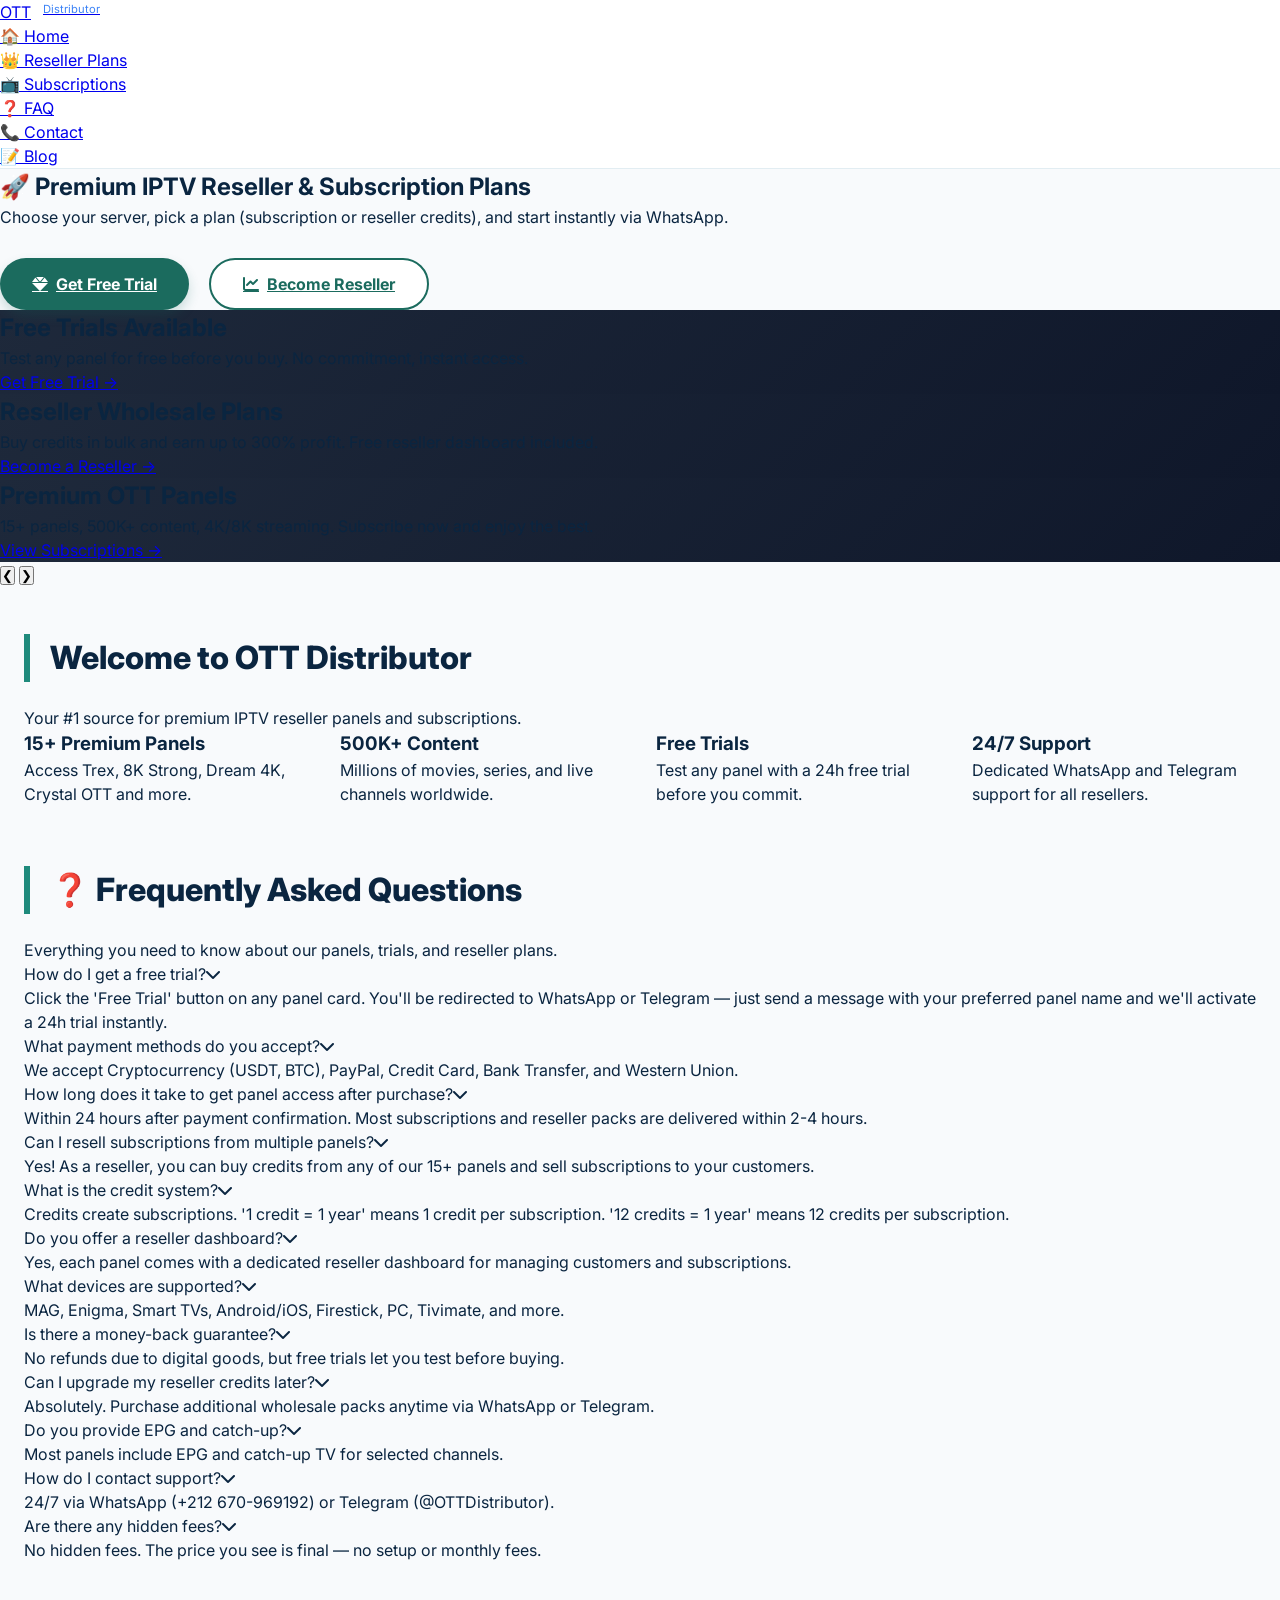
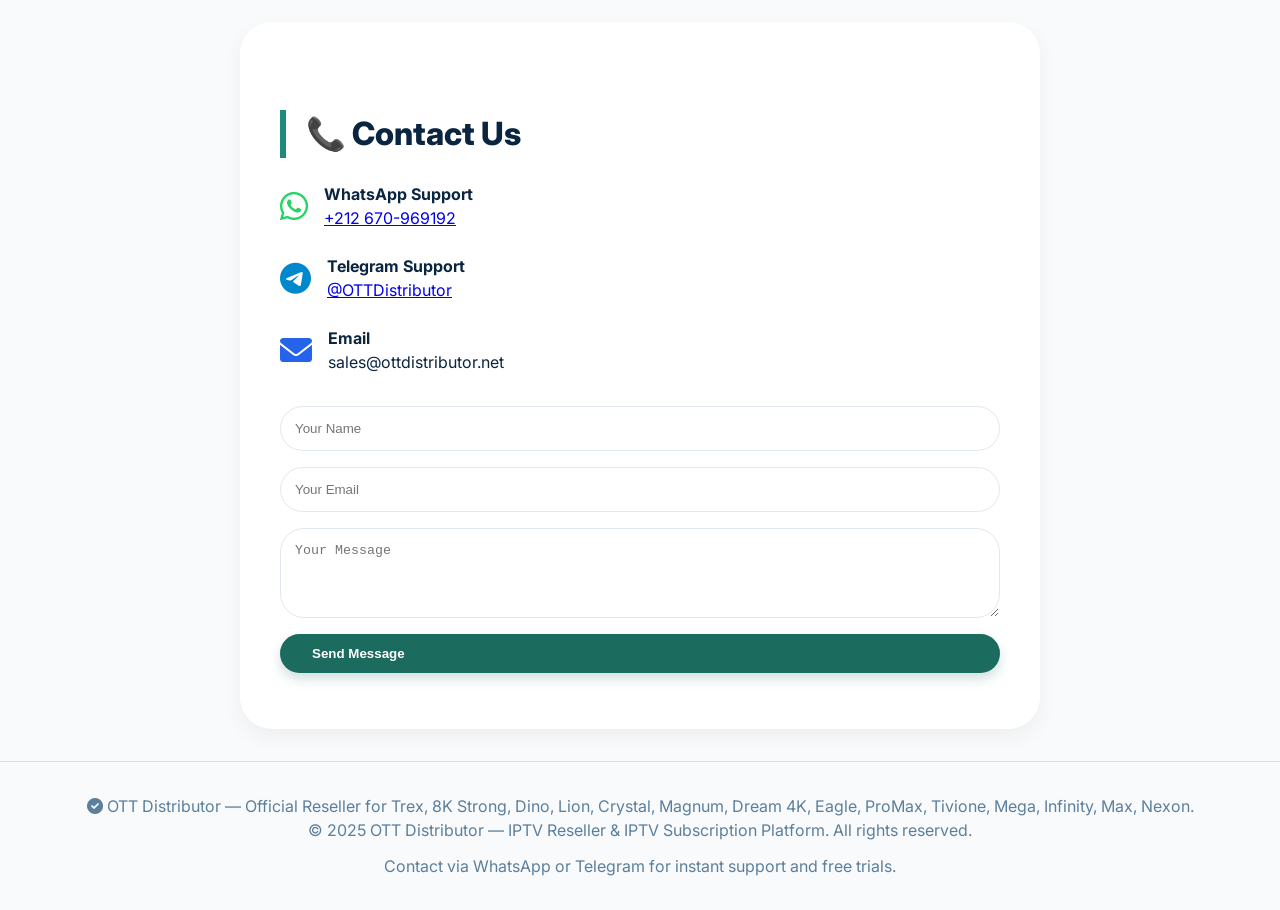
==== index.html @ feb59d06 "Update index.html" ====
<!DOCTYPE html>
<html lang="en">
<head>
  <meta charset="UTF-8">
  <meta name="viewport" content="width=device-width, initial-scale=1.0">
  <title>OTT Distributor | Home - Premium IPTV Reseller & Subscriptions</title>
  <meta name="description" content="OTTDistributor: The leading IPTV reseller platform. Start your business with Trex, 8K Strong, Dream 4K and more. Free trials, wholesale credits, 24/7 support.">
  <meta name="keywords" content="OTT distributor, IPTV reseller, IPTV subscriptions, wholesale IPTV, reseller credits">
  <link rel="canonical" href="https://ottdistributor.net/">
  <meta property="og:title" content="OTTDistributor - Premium IPTV Reseller & Subscriptions">
  <meta property="og:description" content="Official Reseller for Trex, 8K Strong, Dino, Lion, Crystal, Magnum, Dream 4K, Eagle, ProMax, Tivione, Mega, Infinity, Max, Nexon.">
  <meta property="og:type" content="website">
  <meta property="og:url" content="https://ottdistributor.net/">
  <meta name="twitter:card" content="summary_large_image">
  <link href="https://fonts.googleapis.com/css2?family=Inter:opsz,wght@14..32,300;400;500;600;700;800&display=swap" rel="stylesheet">
  <link rel="stylesheet" href="https://cdnjs.cloudflare.com/ajax/libs/font-awesome/6.0.0-beta3/css/all.min.css">
  <link rel="stylesheet" href="style.css">
  <script src="main.js" defer></script>
</head>
<body>
<header class="header">
  <div class="nav">
    <a href="index.html" class="logo">OTT<span style="color:#3b82f6;">Distributor</span></a>
    <ul class="nav-menu">
      <li><a href="index.html" class="active">🏠 Home</a></li>
      <li><a href="reseller.html">👑 Reseller Plans</a></li>
      <li><a href="subscription.html">📺 Subscriptions</a></li>
      <li><a href="index.html#faq">❓ FAQ</a></li>
      <li><a href="index.html#contact">📞 Contact</a></li>
      <li><a href="blog.html">📝 Blog</a></li>
    </ul>
  </div>
</header>

<div class="info-banner">
  <h2>🚀 Premium IPTV Reseller & Subscription Plans</h2>
  <p>Choose your server, pick a plan (subscription or reseller credits), and start instantly via WhatsApp.</p>
  <div class="banner-buttons">
    <a href="subscription.html" class="btn-primary"><i class="fas fa-gem"></i> Get Free Trial</a>
    <a href="reseller.html" class="btn-secondary"><i class="fas fa-chart-line"></i> Become Reseller</a>
  </div>
</div>

<div class="hero-slideshow" id="heroSlideshow">
  <div class="slide-hero active" style="background-image: linear-gradient(135deg, #1e293b, #0f172a), url('https://picsum.photos/id/104/1920/600'); background-blend-mode: overlay;">
    <div class="slide-content"><h2>Free Trials Available</h2><p>Test any panel for free before you buy. No commitment, instant access.</p><a href="subscription.html" class="btn-light">Get Free Trial →</a></div>
  </div>
  <div class="slide-hero" style="background-image: linear-gradient(135deg, #1e293b, #0f172a), url('https://picsum.photos/id/106/1920/600'); background-blend-mode: overlay;">
    <div class="slide-content"><h2>Reseller Wholesale Plans</h2><p>Buy credits in bulk and earn up to 300% profit. Free reseller dashboard included.</p><a href="reseller.html" class="btn-light">Become a Reseller →</a></div>
  </div>
  <div class="slide-hero" style="background-image: linear-gradient(135deg, #1e293b, #0f172a), url('https://picsum.photos/id/20/1920/600'); background-blend-mode: overlay;">
    <div class="slide-content"><h2>Premium OTT Panels</h2><p>15+ panels, 500K+ content, 4K/8K streaming. Subscribe now and enjoy the best.</p><a href="subscription.html" class="btn-light">View Subscriptions →</a></div>
  </div>
  <button class="prev-slide" id="prevSlide">❮</button>
  <button class="next-slide" id="nextSlide">❯</button>
  <div class="dots-hero" id="dotsHero"></div>
</div>

<div class="container">
  <h2 class="section-title">Welcome to OTT Distributor</h2>
  <p class="section-sub">Your #1 source for premium IPTV reseller panels and subscriptions.</p>
  <div style="display: grid; grid-template-columns: repeat(auto-fit, minmax(280px, 1fr)); gap: 32px;">
    <div class="panel-card"><div class="card-header"><h3>15+ Premium Panels</h3></div><div class="card-body"><p>Access Trex, 8K Strong, Dream 4K, Crystal OTT and more.</p></div></div>
    <div class="panel-card"><div class="card-header"><h3>500K+ Content</h3></div><div class="card-body"><p>Millions of movies, series, and live channels worldwide.</p></div></div>
    <div class="panel-card"><div class="card-header"><h3>Free Trials</h3></div><div class="card-body"><p>Test any panel with a 24h free trial before you commit.</p></div></div>
    <div class="panel-card"><div class="card-header"><h3>24/7 Support</h3></div><div class="card-body"><p>Dedicated WhatsApp and Telegram support for all resellers.</p></div></div>
  </div>
</div>

<!-- FAQ Section -->
<div id="faq" class="container" style="margin-top: 60px;">
  <h2 class="section-title">❓ Frequently Asked Questions</h2>
  <p class="section-sub">Everything you need to know about our panels, trials, and reseller plans.</p>
  <div class="faq-grid" id="faqContainer"></div>
</div>

<!-- Contact Section -->
<div id="contact" class="container" style="margin-top: 60px;">
  <div style="max-width: 800px; margin: 0 auto; background: white; border-radius: 32px; padding: 40px; box-shadow: 0 8px 20px rgba(0,0,0,0.05);">
    <h2 class="section-title">📞 Contact Us</h2>
    <div style="display: flex; flex-direction: column; gap: 24px; margin-bottom: 32px;">
      <div style="display: flex; align-items: center; gap: 16px;"><i class="fab fa-whatsapp fa-2x" style="color:#25D366;"></i><div><strong>WhatsApp Support</strong><br><a href="https://wa.me/212670969192" target="_blank">+212 670-969192</a></div></div>
      <div style="display: flex; align-items: center; gap: 16px;"><i class="fab fa-telegram fa-2x" style="color:#0088cc;"></i><div><strong>Telegram Support</strong><br><a href="https://t.me/OTTDistributor" target="_blank">@OTTDistributor</a></div></div>
      <div style="display: flex; align-items: center; gap: 16px;"><i class="fas fa-envelope fa-2x" style="color:#2563eb;"></i><div><strong>Email</strong><br>sales@ottdistributor.net</div></div>
    </div>
    <form id="contactForm" style="display: flex; flex-direction: column; gap: 16px;">
      <input type="text" placeholder="Your Name" required style="padding: 14px; border-radius: 40px; border: 1px solid #e2e8f0;">
      <input type="email" placeholder="Your Email" required style="padding: 14px; border-radius: 40px; border: 1px solid #e2e8f0;">
      <textarea rows="4" placeholder="Your Message" style="padding: 14px; border-radius: 24px; border: 1px solid #e2e8f0;"></textarea>
      <button type="submit" class="btn-primary" style="width: 100%;">Send Message</button>
    </form>
    <div id="contactFormMessage" style="margin-top: 16px; text-align: center;"></div>
  </div>
</div>

<footer>
  <div class="official-text"><i class="fas fa-check-circle"></i> OTT Distributor — Official Reseller for Trex, 8K Strong, Dino, Lion, Crystal, Magnum, Dream 4K, Eagle, ProMax, Tivione, Mega, Infinity, Max, Nexon.</div>
  <p>© 2025 OTT Distributor — IPTV Reseller & IPTV Subscription Platform. All rights reserved.</p>
  <p style="margin-top: 12px;">Contact via WhatsApp or Telegram for instant support and free trials.</p>
</footer>

<script>
  // FAQ data injection (remains inline because it's page-specific)
  const faqData = [
    { q: "How do I get a free trial?", a: "Click the 'Free Trial' button on any panel card. You'll be redirected to WhatsApp or Telegram — just send a message with your preferred panel name and we'll activate a 24h trial instantly." },
    { q: "What payment methods do you accept?", a: "We accept Cryptocurrency (USDT, BTC), PayPal, Credit Card, Bank Transfer, and Western Union." },
    { q: "How long does it take to get panel access after purchase?", a: "Within 24 hours after payment confirmation. Most subscriptions and reseller packs are delivered within 2-4 hours." },
    { q: "Can I resell subscriptions from multiple panels?", a: "Yes! As a reseller, you can buy credits from any of our 15+ panels and sell subscriptions to your customers." },
    { q: "What is the credit system?", a: "Credits create subscriptions. '1 credit = 1 year' means 1 credit per subscription. '12 credits = 1 year' means 12 credits per subscription." },
    { q: "Do you offer a reseller dashboard?", a: "Yes, each panel comes with a dedicated reseller dashboard for managing customers and subscriptions." },
    { q: "What devices are supported?", a: "MAG, Enigma, Smart TVs, Android/iOS, Firestick, PC, Tivimate, and more." },
    { q: "Is there a money-back guarantee?", a: "No refunds due to digital goods, but free trials let you test before buying." },
    { q: "Can I upgrade my reseller credits later?", a: "Absolutely. Purchase additional wholesale packs anytime via WhatsApp or Telegram." },
    { q: "Do you provide EPG and catch-up?", a: "Most panels include EPG and catch-up TV for selected channels." },
    { q: "How do I contact support?", a: "24/7 via WhatsApp (+212 670-969192) or Telegram (@OTTDistributor)." },
    { q: "Are there any hidden fees?", a: "No hidden fees. The price you see is final — no setup or monthly fees." }
  ];
  const faqContainer = document.getElementById('faqContainer');
  if (faqContainer) {
    faqContainer.innerHTML = faqData.map((item, idx) => `
      <div class="faq-item">
        <div class="faq-question" data-idx="${idx}"><span>${item.q}</span><i class="fas fa-chevron-down"></i></div>
        <div class="faq-answer" id="faqAns${idx}">${item.a}</div>
      </div>
    `).join('');
  }
</script>
</body>
</html>
---- style.css ----
/* Reset & base */
* {
  margin: 0;
  padding: 0;
  box-sizing: border-box;
}

body {
  font-family: 'Inter', system-ui, -apple-system, 'Segoe UI', Roboto, sans-serif;
  background: #f8fafc;
  color: #0a2540;
  line-height: 1.5;
}

.container {
  max-width: 1400px;
  margin: 0 auto;
  padding: 0 24px;
}

/* Header */
.header {
  background: rgba(255,255,255,0.96);
  backdrop-filter: blur(8px);
  position: sticky;
  top: 0;
  z-index: 100;
  border-bottom: 1px solid #e2edf2;
}

.header-inner {
  display: flex;
  justify-content: space-between;
  align-items: center;
  padding: 1rem 0;
  flex-wrap: wrap;
  gap: 1rem;
}

.logo {
  display: flex;
  align-items: center;
  gap: 12px;
}

.logo-icon {
  font-size: 2.2rem;
  color: #1b6b5e;
}

.logo h1 {
  font-weight: 800;
  font-size: 1.8rem;
  background: linear-gradient(135deg, #0f3b4c, #1f8a7c);
  -webkit-background-clip: text;
  background-clip: text;
  color: transparent;
}

.logo span {
  font-size: 0.7rem;
  color: #5c7f9c;
  display: block;
  margin-top: -5px;
}

.social-buttons {
  display: flex;
  gap: 16px;
}

.btn-social {
  display: inline-flex;
  align-items: center;
  gap: 8px;
  background: #eef3f7;
  padding: 10px 22px;
  border-radius: 60px;
  font-weight: 600;
  text-decoration: none;
  color: #1f4e6e;
  transition: 0.2s;
  border: 1px solid #d4e2ec;
}

.btn-social i { font-size: 1.2rem; }
.btn-social.whatsapp:hover { background: #25D366; color: white; border-color: #25D366; }
.btn-social.telegram:hover { background: #26A5E4; color: white; border-color: #26A5E4; }

/* Banner */
.banner {
  background: linear-gradient(120deg, #e2f0f7 0%, #ffffff 100%);
  margin: 2rem 0;
  border-radius: 2rem;
  padding: 3rem 2rem;
  border: 1px solid #cde3ef;
}

.banner h2 {
  font-size: 2.3rem;
  font-weight: 800;
  background: linear-gradient(135deg, #145c6e, #1f8a7c);
  -webkit-background-clip: text;
  background-clip: text;
  color: transparent;
}

.banner p {
  font-size: 1.05rem;
  color: #2c5a74;
  max-width: 650px;
  margin-top: 0.5rem;
}

.banner-buttons {
  display: flex;
  gap: 20px;
  margin-top: 1.8rem;
  flex-wrap: wrap;
}

.btn-primary, .btn-secondary {
  padding: 12px 32px;
  border-radius: 60px;
  font-weight: 700;
  border: none;
  cursor: pointer;
  transition: 0.2s;
  display: inline-flex;
  align-items: center;
  gap: 8px;
}

.btn-primary {
  background: #1b6b5e;
  color: white;
  box-shadow: 0 6px 12px rgba(27,107,94,0.2);
}
.btn-primary:hover { background: #0f554a; transform: translateY(-2px); }

.btn-secondary {
  background: white;
  border: 2px solid #1b6b5e;
  color: #1b6b5e;
}
.btn-secondary:hover { background: #eef9f5; transform: translateY(-2px); }

/* Section title */
.section-title {
  font-size: 2rem;
  font-weight: 800;
  margin: 3rem 0 1.5rem;
  border-left: 6px solid #1f8a7c;
  padding-left: 20px;
}

/* Products grid */
.products-grid {
  display: grid;
  grid-template-columns: repeat(auto-fill, minmax(360px, 1fr));
  gap: 2rem;
  margin-bottom: 3rem;
}

.product-card {
  background: white;
  border-radius: 1.8rem;
  transition: 0.25s ease;
  box-shadow: 0 8px 20px rgba(0,0,0,0.04);
  border: 1px solid #e4edf3;
  padding: 1.5rem;
  display: flex;
  flex-direction: column;
}

.product-card:hover {
  transform: translateY(-6px);
  box-shadow: 0 20px 30px -12px rgba(0,0,0,0.12);
  border-color: #bdd8e6;
}

.product-logo {
  font-size: 2.8rem;
  background: #eef3fc;
  width: 70px;
  height: 70px;
  display: flex;
  align-items: center;
  justify-content: center;
  border-radius: 20px;
  margin-bottom: 1.2rem;
  color: #1b6b5e;
}

.product-title {
  font-size: 1.7rem;
  font-weight: 800;
  letter-spacing: -0.3px;
}

.product-desc {
  color: #3a627c;
  line-height: 1.5;
  margin: 0.8rem 0 1.2rem;
  font-size: 0.9rem;
}

/* Pricing inside cards */
.price-section {
  margin-top: 0.8rem;
  background: #f9fefb;
  border-radius: 1.2rem;
  padding: 1rem;
  border: 1px solid #d7e9f0;
}

.price-header {
  font-weight: 800;
  font-size: 0.9rem;
  color: #145c6e;
  margin-bottom: 10px;
  display: flex;
  align-items: center;
  gap: 6px;
}

.price-grid {
  display: grid;
  grid-template-columns: repeat(auto-fit, minmax(100px, 1fr));
  gap: 8px;
  margin-bottom: 12px;
}

.price-item {
  background: white;
  border-radius: 1rem;
  padding: 6px 4px;
  text-align: center;
  border: 1px solid #e0edf2;
}

.price-duration {
  font-size: 0.7rem;
  font-weight: 600;
  color: #4b6e8a;
}

.price-amount {
  font-weight: 800;
  font-size: 1rem;
  color: #c2410c;
}

.reseller-credits {
  margin-top: 8px;
  border-top: 1px dashed #cde0e8;
  padding-top: 10px;
}

.credit-item {
  display: flex;
  justify-content: space-between;
  padding: 4px 0;
  font-size: 0.85rem;
}

.credit-name {
  font-weight: 600;
}

.credit-price {
  font-weight: 800;
  color: #1b6b5e;
}

.btn-join {
  background: #1b6b5e;
  color: white;
  border: none;
  border-radius: 40px;
  padding: 10px 20px;
  font-weight: 700;
  font-size: 0.9rem;
  display: flex;
  align-items: center;
  justify-content: center;
  gap: 8px;
  cursor: pointer;
  margin-top: 1.2rem;
  transition: 0.2s;
  width: 100%;
}

.btn-join:hover {
  background: #0f554a;
  transform: translateY(-2px);
}

/* Modals */
.modal-overlay {
  position: fixed;
  top: 0;
  left: 0;
  width: 100%;
  height: 100%;
  background: rgba(0,0,0,0.6);
  backdrop-filter: blur(5px);
  display: flex;
  align-items: center;
  justify-content: center;
  z-index: 1000;
  visibility: hidden;
  opacity: 0;
  transition: 0.2s;
}

.modal-overlay.active {
  visibility: visible;
  opacity: 1;
}

.modal-container {
  background: white;
  max-width: 550px;
  width: 90%;
  border-radius: 2rem;
  padding: 2rem;
  transform: scale(0.96);
  transition: transform 0.2s;
  max-height: 85vh;
  overflow-y: auto;
}

.modal-overlay.active .modal-container {
  transform: scale(1);
}

.modal-container h3 {
  font-size: 1.6rem;
  font-weight: 800;
}

.plan-group {
  margin: 1.5rem 0;
}

.plan-group h4 {
  font-weight: 700;
  margin-bottom: 12px;
  color: #145c6e;
}

.plan-option {
  display: flex;
  align-items: center;
  gap: 12px;
  margin-bottom: 12px;
  padding: 8px;
  border: 1px solid #e2edf2;
  border-radius: 1rem;
  cursor: pointer;
  transition: 0.1s;
}

.plan-option.selected {
  background: #eef9f5;
  border-color: #1b6b5e;
}

.plan-option input {
  margin-left: auto;
  accent-color: #1b6b5e;
}

.form-group {
  margin-bottom: 1.5rem;
}

.form-group label {
  font-weight: 700;
  display: block;
  margin-bottom: 8px;
}

select {
  width: 100%;
  padding: 12px;
  border-radius: 1rem;
  border: 1px solid #cbdde9;
  font-size: 1rem;
}

.checkbox-group {
  display: flex;
  align-items: center;
  gap: 12px;
}

.required-star {
  color: #c2410c;
}

.modal-buttons {
  display: flex;
  justify-content: flex-end;
  gap: 12px;
  margin-top: 24px;
}

.btn-modal-submit {
  background: #1b6b5e;
  color: white;
  border: none;
  padding: 10px 24px;
  border-radius: 40px;
  font-weight: 700;
  cursor: pointer;
}

.btn-modal-cancel {
  background: #eef2f6;
  border: none;
  padding: 10px 24px;
  border-radius: 40px;
  cursor: pointer;
}

footer {
  text-align: center;
  padding: 2rem;
  border-top: 1px solid #dce5ec;
  margin-top: 2rem;
  color: #5c7f9c;
}

/* Responsive */
@media (max-width: 860px) {
  .products-grid {
    grid-template-columns: repeat(auto-fill, minmax(300px, 1fr));
  }
  .header-inner {
    flex-direction: column;
    text-align: center;
  }
  .banner h2 {
    font-size: 1.7rem;
  }
}
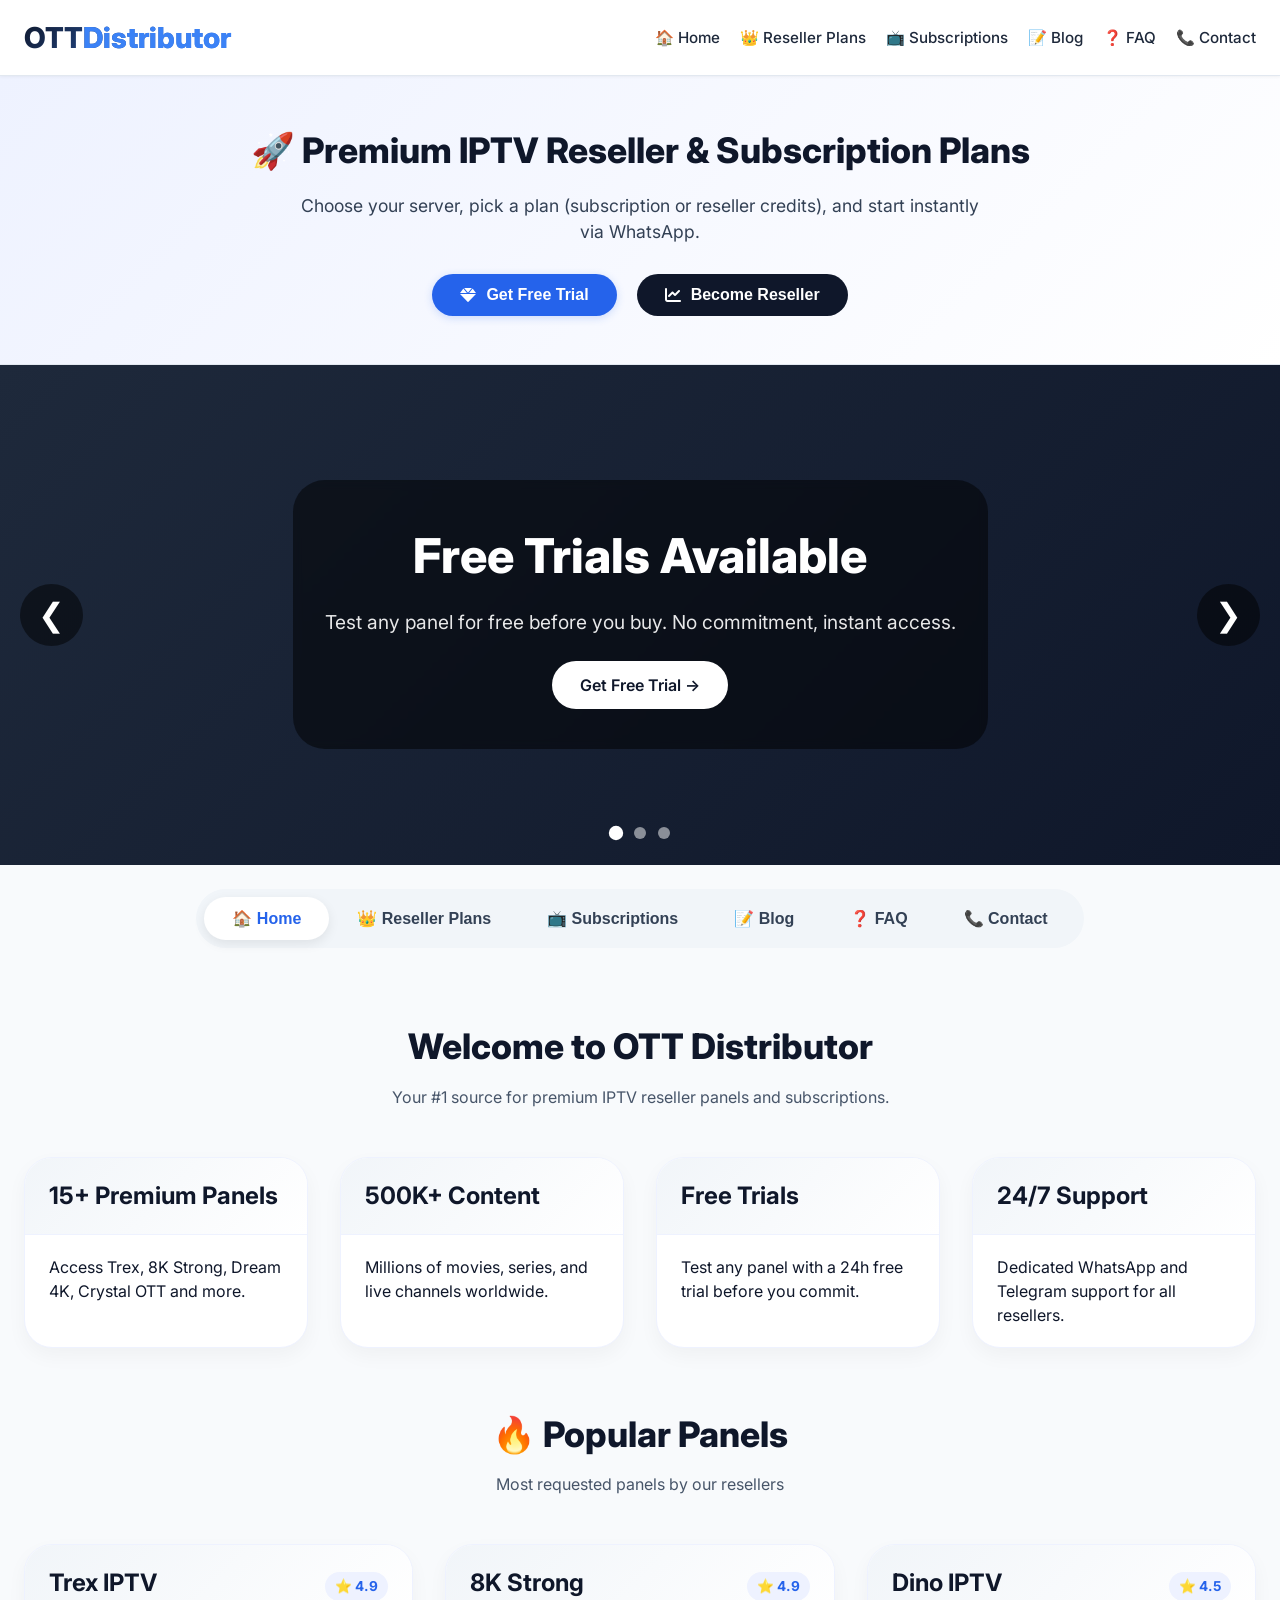
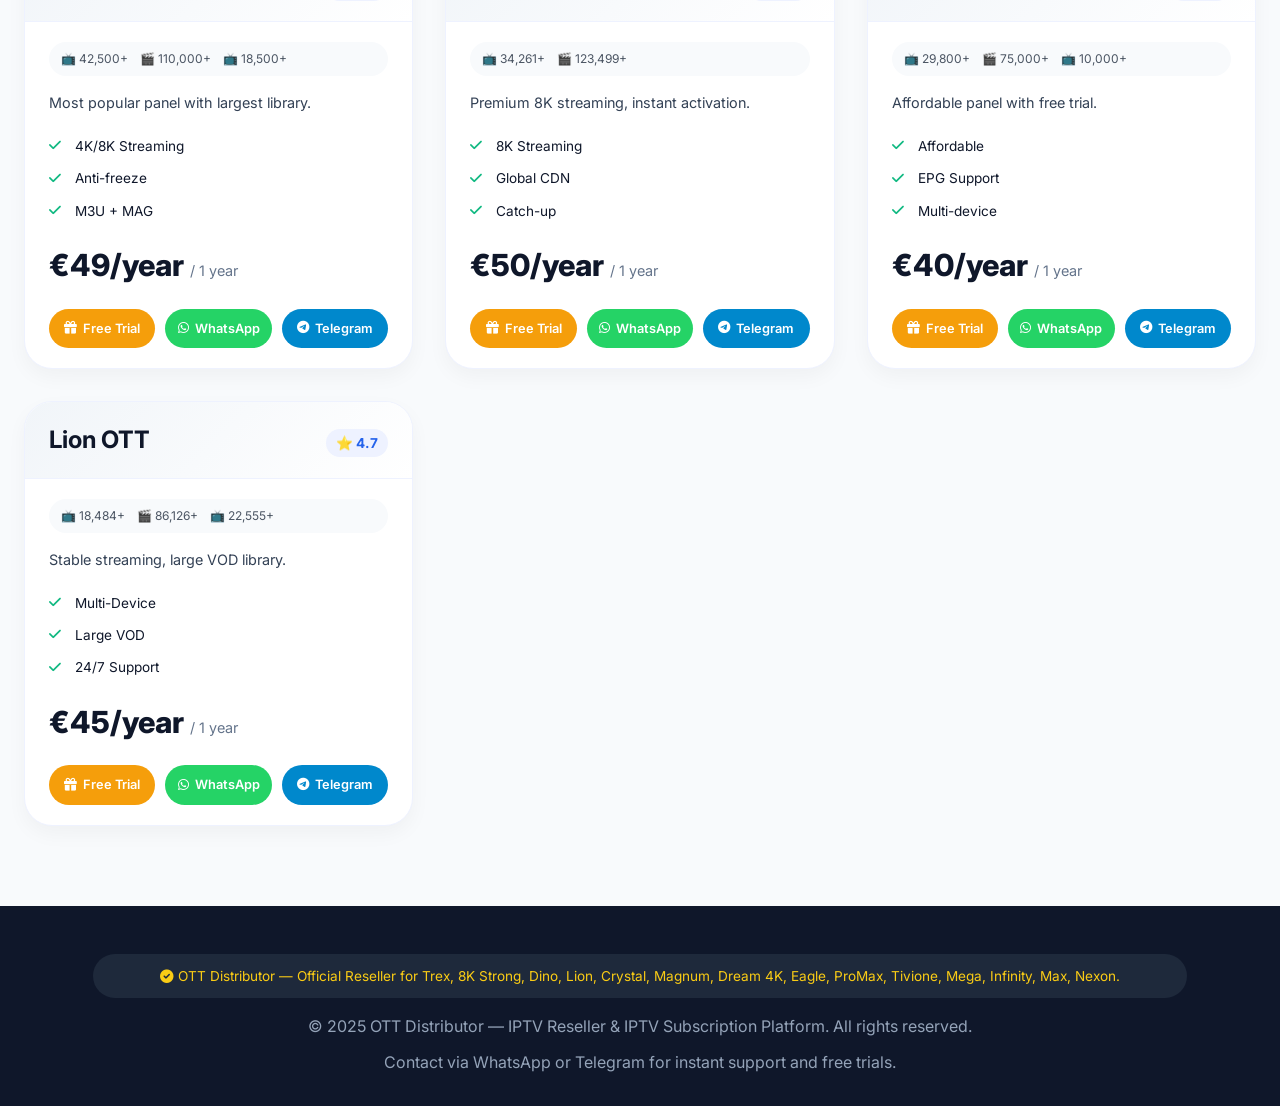
==== commit c31abde1: "Update index.html" ====
--- a/index.html
+++ b/index.html
@@ -2,32 +2,500 @@
 <html lang="en">
 <head>
   <meta charset="UTF-8">
-  <meta name="viewport" content="width=device-width, initial-scale=1.0">
-  <title>OTT Distributor | Home - Premium IPTV Reseller & Subscriptions</title>
-  <meta name="description" content="OTTDistributor: The leading IPTV reseller platform. Start your business with Trex, 8K Strong, Dream 4K and more. Free trials, wholesale credits, 24/7 support.">
-  <meta name="keywords" content="OTT distributor, IPTV reseller, IPTV subscriptions, wholesale IPTV, reseller credits">
+  <meta name="viewport" content="width=device-width, initial-scale=1.0, viewport-fit=cover">
+  <title>OTT Distributor | Premium IPTV Reseller & Subscriptions</title>
+  <meta name="description" content="OTT Distributor: #1 IPTV Reseller Platform. Trex, 8K Strong, Dream 4K & more. Free trials, wholesale credits, 24/7 support.">
+  <meta name="keywords" content="OTT distributor, IPTV reseller, IPTV subscriptions, wholesale credits, Trex IPTV, 8K Strong, Dream 4K">
   <link rel="canonical" href="https://ottdistributor.net/">
-  <meta property="og:title" content="OTTDistributor - Premium IPTV Reseller & Subscriptions">
-  <meta property="og:description" content="Official Reseller for Trex, 8K Strong, Dino, Lion, Crystal, Magnum, Dream 4K, Eagle, ProMax, Tivione, Mega, Infinity, Max, Nexon.">
+  <meta property="og:title" content="OTT Distributor - IPTV Reseller & Subscriptions">
+  <meta property="og:description" content="Official Reseller for 15+ premium panels. Start your IPTV business today!">
   <meta property="og:type" content="website">
   <meta property="og:url" content="https://ottdistributor.net/">
   <meta name="twitter:card" content="summary_large_image">
+  
+  <!-- Google Fonts & Font Awesome -->
   <link href="https://fonts.googleapis.com/css2?family=Inter:opsz,wght@14..32,300;400;500;600;700;800&display=swap" rel="stylesheet">
   <link rel="stylesheet" href="https://cdnjs.cloudflare.com/ajax/libs/font-awesome/6.0.0-beta3/css/all.min.css">
-  <link rel="stylesheet" href="style.css">
-  <script src="main.js" defer></script>
+  
+  <style>
+    * {
+      margin: 0;
+      padding: 0;
+      box-sizing: border-box;
+    }
+
+    body {
+      font-family: 'Inter', sans-serif;
+      background: #f8fafc;
+      color: #0f172a;
+      line-height: 1.5;
+      scroll-behavior: smooth;
+    }
+
+    .container {
+      max-width: 1400px;
+      margin: 0 auto;
+      padding: 0 24px;
+    }
+
+    /* ========== HEADER ========== */
+    .header {
+      background: white;
+      box-shadow: 0 1px 3px rgba(0,0,0,0.05);
+      position: sticky;
+      top: 0;
+      z-index: 100;
+      border-bottom: 1px solid #e2e8f0;
+    }
+
+    .nav {
+      display: flex;
+      justify-content: space-between;
+      align-items: center;
+      padding: 16px 24px;
+      max-width: 1400px;
+      margin: 0 auto;
+      flex-wrap: wrap;
+      gap: 16px;
+    }
+
+    .logo {
+      font-size: 1.8rem;
+      font-weight: 800;
+      background: linear-gradient(135deg, #0f172a, #3b82f6);
+      -webkit-background-clip: text;
+      background-clip: text;
+      color: transparent;
+      text-decoration: none;
+    }
+
+    .nav-menu {
+      display: flex;
+      gap: 20px;
+      list-style: none;
+      flex-wrap: wrap;
+    }
+
+    .nav-menu a {
+      text-decoration: none;
+      color: #1e293b;
+      font-weight: 500;
+      transition: color 0.2s;
+      font-size: 0.95rem;
+      cursor: pointer;
+    }
+
+    .nav-menu a:hover,
+    .nav-menu a.active {
+      color: #2563eb;
+    }
+
+    /* ========== BANNER ========== */
+    .info-banner {
+      background: linear-gradient(135deg, #eef2ff, #ffffff, #e0e7ff);
+      background-size: 200% 200%;
+      animation: gradientShift 8s ease infinite;
+      text-align: center;
+      padding: 48px 24px;
+      border-bottom: 1px solid #e2e8f0;
+    }
+
+    @keyframes gradientShift {
+      0% { background-position: 0% 50%; }
+      50% { background-position: 100% 50%; }
+      100% { background-position: 0% 50%; }
+    }
+
+    .info-banner h2 {
+      font-size: 2.2rem;
+      font-weight: 800;
+      margin-bottom: 16px;
+      color: #0f172a;
+    }
+
+    .info-banner p {
+      font-size: 1.1rem;
+      color: #334155;
+      max-width: 700px;
+      margin: 0 auto 28px;
+    }
+
+    .banner-buttons {
+      display: flex;
+      gap: 20px;
+      justify-content: center;
+      flex-wrap: wrap;
+    }
+
+    /* ========== BUTTONS ========== */
+    .btn-primary, .btn-secondary, .btn-outline {
+      padding: 12px 28px;
+      border-radius: 40px;
+      font-weight: 700;
+      font-size: 1rem;
+      cursor: pointer;
+      transition: transform 0.2s, background 0.2s;
+      border: none;
+      display: inline-flex;
+      align-items: center;
+      gap: 10px;
+      text-decoration: none;
+    }
+
+    .btn-primary {
+      background: #2563eb;
+      color: white;
+      box-shadow: 0 2px 8px rgba(37,99,235,0.2);
+    }
+    .btn-primary:hover { background: #1d4ed8; transform: translateY(-2px); }
+
+    .btn-secondary {
+      background: #0f172a;
+      color: white;
+    }
+    .btn-secondary:hover { background: #1e293b; transform: translateY(-2px); }
+
+    .btn-outline {
+      background: transparent;
+      border: 1.5px solid #2563eb;
+      color: #2563eb;
+    }
+    .btn-outline:hover { background: #2563eb; color: white; transform: translateY(-2px); }
+
+    /* ========== HERO SLIDESHOW ========== */
+    .hero-slideshow {
+      position: relative;
+      width: 100%;
+      height: 500px;
+      overflow: hidden;
+      background: #0f172a;
+    }
+
+    .slide-hero {
+      position: absolute;
+      top: 0;
+      left: 0;
+      width: 100%;
+      height: 100%;
+      opacity: 0;
+      transition: opacity 0.8s ease-in-out;
+      display: flex;
+      align-items: center;
+      justify-content: center;
+      text-align: center;
+      color: white;
+      background-size: cover;
+      background-position: center;
+    }
+
+    .slide-hero.active { opacity: 1; z-index: 2; }
+
+    .slide-content {
+      max-width: 800px;
+      padding: 0 24px;
+      background: rgba(0,0,0,0.5);
+      backdrop-filter: blur(4px);
+      border-radius: 32px;
+      padding: 40px 32px;
+    }
+
+    .slide-content h2 { font-size: 3rem; font-weight: 800; margin-bottom: 16px; }
+    .slide-content p { font-size: 1.2rem; margin-bottom: 24px; opacity: 0.9; }
+    .slide-content .btn-light {
+      background: white;
+      color: #0f172a;
+      padding: 12px 28px;
+      border-radius: 40px;
+      text-decoration: none;
+      font-weight: 600;
+      display: inline-block;
+      transition: transform 0.2s;
+    }
+    .slide-content .btn-light:hover { transform: translateY(-3px); background: #f1f5f9; }
+
+    .prev-slide, .next-slide {
+      position: absolute;
+      top: 50%;
+      transform: translateY(-50%);
+      background: rgba(0,0,0,0.5);
+      color: white;
+      border: none;
+      font-size: 2rem;
+      padding: 12px 18px;
+      cursor: pointer;
+      z-index: 10;
+      border-radius: 50%;
+      transition: 0.2s;
+    }
+    .prev-slide { left: 20px; }
+    .next-slide { right: 20px; }
+    .prev-slide:hover, .next-slide:hover { background: rgba(0,0,0,0.8); }
+
+    .dots-hero {
+      position: absolute;
+      bottom: 20px;
+      left: 0;
+      right: 0;
+      text-align: center;
+      z-index: 10;
+    }
+    .dot-hero {
+      display: inline-block;
+      width: 12px;
+      height: 12px;
+      margin: 0 6px;
+      background: rgba(255,255,255,0.5);
+      border-radius: 50%;
+      cursor: pointer;
+      transition: 0.2s;
+    }
+    .dot-hero.active { background: white; transform: scale(1.2); }
+
+    /* ========== SECTION TITLES ========== */
+    .section-title {
+      font-size: 2.2rem;
+      font-weight: 800;
+      margin-bottom: 12px;
+      text-align: center;
+    }
+    .section-sub {
+      text-align: center;
+      color: #475569;
+      margin-bottom: 48px;
+    }
+
+    /* ========== TABS ========== */
+    .tab-bar {
+      background: #f1f5f9;
+      padding: 8px;
+      border-radius: 60px;
+      display: inline-flex;
+      margin: 24px auto;
+    }
+    .tab-buttons {
+      display: flex;
+      justify-content: center;
+      flex-wrap: wrap;
+      gap: 8px;
+    }
+    .tab-btn {
+      padding: 12px 28px;
+      border: none;
+      background: transparent;
+      font-weight: 700;
+      font-size: 1rem;
+      border-radius: 40px;
+      cursor: pointer;
+      transition: all 0.2s;
+      color: #334155;
+    }
+    .tab-btn.active {
+      background: white;
+      color: #2563eb;
+      box-shadow: 0 4px 12px rgba(0,0,0,0.08);
+    }
+
+    /* ========== PAGES (sections) ========== */
+    .page {
+      display: none;
+      padding: 48px 0 40px;
+    }
+    .page.active-page {
+      display: block;
+    }
+
+    /* ========== PANELS GRID ========== */
+    .panels-grid {
+      display: grid;
+      grid-template-columns: repeat(auto-fill, minmax(320px, 1fr));
+      gap: 32px;
+    }
+
+    .panel-card {
+      background: white;
+      border-radius: 28px;
+      overflow: hidden;
+      box-shadow: 0 8px 20px rgba(0,0,0,0.04);
+      transition: transform 0.2s, box-shadow 0.2s;
+      border: 1px solid #eef2ff;
+    }
+    .panel-card:hover { transform: translateY(-6px); box-shadow: 0 20px 30px -12px rgba(0,0,0,0.12); }
+
+    .card-header {
+      background: linear-gradient(135deg, #f1f5f9, #ffffff);
+      padding: 20px 24px;
+      border-bottom: 1px solid #eef2ff;
+    }
+    .card-header h3 {
+      font-size: 1.5rem;
+      font-weight: 700;
+      display: flex;
+      justify-content: space-between;
+      align-items: baseline;
+      flex-wrap: wrap;
+    }
+    .rating {
+      font-size: 0.85rem;
+      background: #eef2ff;
+      padding: 4px 10px;
+      border-radius: 30px;
+      color: #2563eb;
+    }
+    .card-body { padding: 20px 24px; }
+    .description { color: #334155; margin-bottom: 16px; font-size: 0.9rem; }
+    .stats {
+      display: flex;
+      flex-wrap: wrap;
+      gap: 12px;
+      font-size: 0.75rem;
+      color: #4b5563;
+      margin-bottom: 16px;
+      background: #f8fafc;
+      padding: 8px 12px;
+      border-radius: 20px;
+    }
+    .price {
+      font-size: 1.9rem;
+      font-weight: 800;
+      color: #0f172a;
+      margin: 12px 0;
+    }
+    .price small { font-size: 0.9rem; font-weight: 400; color: #64748b; }
+    .features { list-style: none; margin: 16px 0; }
+    .features li { padding: 6px 0; font-size: 0.85rem; display: flex; align-items: center; gap: 8px; }
+    .features li i.fa-check { color: #10b981; width: 18px; }
+
+    /* Button group for WhatsApp/Telegram/Trial */
+    .btn-group {
+      display: flex;
+      flex-wrap: wrap;
+      gap: 10px;
+      margin-top: 20px;
+    }
+    .btn-wa, .btn-tg, .btn-trial {
+      flex: 1;
+      min-width: 90px;
+      padding: 10px 12px;
+      border-radius: 40px;
+      font-weight: 600;
+      font-size: 0.8rem;
+      text-align: center;
+      text-decoration: none;
+      display: inline-flex;
+      align-items: center;
+      justify-content: center;
+      gap: 6px;
+      transition: transform 0.2s;
+      cursor: pointer;
+      border: none;
+    }
+    .btn-wa { background: #25D366; color: white; }
+    .btn-tg { background: #0088cc; color: white; }
+    .btn-trial { background: #f59e0b; color: white; }
+    .btn-wa:hover, .btn-tg:hover, .btn-trial:hover { transform: translateY(-2px); opacity: 0.9; }
+
+    /* ========== FAQ ========== */
+    .faq-grid { max-width: 900px; margin: 0 auto; }
+    .faq-item {
+      border-bottom: 1px solid #e2e8f0;
+      padding: 16px 0;
+    }
+    .faq-question {
+      font-weight: 700;
+      font-size: 1.1rem;
+      display: flex;
+      justify-content: space-between;
+      align-items: center;
+      cursor: pointer;
+      padding: 8px 0;
+    }
+    .faq-question i { transition: transform 0.3s; color: #3b82f6; }
+    .faq-answer {
+      max-height: 0;
+      overflow: hidden;
+      transition: max-height 0.3s ease;
+      color: #475569;
+      padding-right: 24px;
+    }
+    .faq-answer.active { max-height: 300px; padding-bottom: 12px; }
+
+    /* ========== CONTACT ========== */
+    .contact-card {
+      max-width: 800px;
+      margin: 0 auto;
+      background: white;
+      border-radius: 32px;
+      padding: 40px;
+      box-shadow: 0 8px 20px rgba(0,0,0,0.05);
+    }
+    .contact-info {
+      display: flex;
+      flex-direction: column;
+      gap: 24px;
+      margin-bottom: 32px;
+    }
+    .contact-item {
+      display: flex;
+      align-items: center;
+      gap: 16px;
+    }
+    .contact-item i { font-size: 2rem; }
+    .contact-item a { color: #2563eb; text-decoration: none; }
+    .contact-form { display: flex; flex-direction: column; gap: 16px; }
+    .contact-form input, .contact-form textarea {
+      padding: 14px;
+      border-radius: 40px;
+      border: 1px solid #e2e8f0;
+      font-family: inherit;
+    }
+    .contact-form textarea { border-radius: 24px; }
+
+    /* ========== FOOTER ========== */
+    footer {
+      background: #0f172a;
+      color: #94a3b8;
+      text-align: center;
+      padding: 32px;
+      margin-top: 40px;
+    }
+    .official-text {
+      background: #1e293b;
+      padding: 12px;
+      border-radius: 40px;
+      margin: 16px auto;
+      max-width: 90%;
+      font-size: 0.85rem;
+      color: #facc15;
+    }
+
+    /* ========== RESPONSIVE ========== */
+    @media (max-width: 768px) {
+      .nav { flex-direction: column; align-items: stretch; text-align: center; }
+      .nav-menu { justify-content: center; gap: 12px; }
+      .info-banner h2 { font-size: 1.6rem; }
+      .hero-slideshow { height: 450px; }
+      .slide-content h2 { font-size: 1.8rem; }
+      .slide-content p { font-size: 1rem; }
+      .prev-slide, .next-slide { font-size: 1.5rem; padding: 8px 12px; }
+      .tab-btn { padding: 8px 16px; font-size: 0.9rem; }
+      .panels-grid { grid-template-columns: 1fr; }
+      .btn-group { flex-direction: column; }
+      .btn-wa, .btn-tg, .btn-trial { width: 100%; }
+    }
+  </style>
 </head>
 <body>
+
 <header class="header">
   <div class="nav">
-    <a href="index.html" class="logo">OTT<span style="color:#3b82f6;">Distributor</span></a>
+    <a href="#" class="logo" data-nav="home">OTT<span style="color:#3b82f6;">Distributor</span></a>
     <ul class="nav-menu">
-      <li><a href="index.html" class="active">🏠 Home</a></li>
-      <li><a href="reseller.html">👑 Reseller Plans</a></li>
-      <li><a href="subscription.html">📺 Subscriptions</a></li>
-      <li><a href="index.html#faq">❓ FAQ</a></li>
-      <li><a href="index.html#contact">📞 Contact</a></li>
-      <li><a href="blog.html">📝 Blog</a></li>
+      <li><a data-nav="home">🏠 Home</a></li>
+      <li><a data-nav="reseller">👑 Reseller Plans</a></li>
+      <li><a data-nav="subscriptions">📺 Subscriptions</a></li>
+      <li><a data-nav="blog">📝 Blog</a></li>
+      <li><a data-nav="faq">❓ FAQ</a></li>
+      <li><a data-nav="contact">📞 Contact</a></li>
     </ul>
   </div>
 </header>
@@ -36,71 +504,192 @@
   <h2>🚀 Premium IPTV Reseller & Subscription Plans</h2>
   <p>Choose your server, pick a plan (subscription or reseller credits), and start instantly via WhatsApp.</p>
   <div class="banner-buttons">
-    <a href="subscription.html" class="btn-primary"><i class="fas fa-gem"></i> Get Free Trial</a>
-    <a href="reseller.html" class="btn-secondary"><i class="fas fa-chart-line"></i> Become Reseller</a>
+    <button class="btn-primary" id="bannerSubsBtn"><i class="fas fa-gem"></i> Get Free Trial</button>
+    <button class="btn-secondary" id="bannerResellerBtn"><i class="fas fa-chart-line"></i> Become Reseller</button>
   </div>
 </div>
 
 <div class="hero-slideshow" id="heroSlideshow">
   <div class="slide-hero active" style="background-image: linear-gradient(135deg, #1e293b, #0f172a), url('https://picsum.photos/id/104/1920/600'); background-blend-mode: overlay;">
-    <div class="slide-content"><h2>Free Trials Available</h2><p>Test any panel for free before you buy. No commitment, instant access.</p><a href="subscription.html" class="btn-light">Get Free Trial →</a></div>
+    <div class="slide-content">
+      <h2>Free Trials Available</h2>
+      <p>Test any panel for free before you buy. No commitment, instant access.</p>
+      <a href="#" class="btn-light" data-nav="subscriptions">Get Free Trial →</a>
+    </div>
   </div>
   <div class="slide-hero" style="background-image: linear-gradient(135deg, #1e293b, #0f172a), url('https://picsum.photos/id/106/1920/600'); background-blend-mode: overlay;">
-    <div class="slide-content"><h2>Reseller Wholesale Plans</h2><p>Buy credits in bulk and earn up to 300% profit. Free reseller dashboard included.</p><a href="reseller.html" class="btn-light">Become a Reseller →</a></div>
+    <div class="slide-content">
+      <h2>Reseller Wholesale Plans</h2>
+      <p>Buy credits in bulk and earn up to 300% profit. Free reseller dashboard included.</p>
+      <a href="#" class="btn-light" data-nav="reseller">Become a Reseller →</a>
+    </div>
   </div>
   <div class="slide-hero" style="background-image: linear-gradient(135deg, #1e293b, #0f172a), url('https://picsum.photos/id/20/1920/600'); background-blend-mode: overlay;">
-    <div class="slide-content"><h2>Premium OTT Panels</h2><p>15+ panels, 500K+ content, 4K/8K streaming. Subscribe now and enjoy the best.</p><a href="subscription.html" class="btn-light">View Subscriptions →</a></div>
+    <div class="slide-content">
+      <h2>Premium OTT Panels</h2>
+      <p>15+ panels, 500K+ content, 4K/8K streaming. Subscribe now and enjoy the best.</p>
+      <a href="#" class="btn-light" data-nav="subscriptions">View Subscriptions →</a>
+    </div>
   </div>
   <button class="prev-slide" id="prevSlide">❮</button>
   <button class="next-slide" id="nextSlide">❯</button>
   <div class="dots-hero" id="dotsHero"></div>
 </div>
 
-<div class="container">
-  <h2 class="section-title">Welcome to OTT Distributor</h2>
-  <p class="section-sub">Your #1 source for premium IPTV reseller panels and subscriptions.</p>
-  <div style="display: grid; grid-template-columns: repeat(auto-fit, minmax(280px, 1fr)); gap: 32px;">
-    <div class="panel-card"><div class="card-header"><h3>15+ Premium Panels</h3></div><div class="card-body"><p>Access Trex, 8K Strong, Dream 4K, Crystal OTT and more.</p></div></div>
-    <div class="panel-card"><div class="card-header"><h3>500K+ Content</h3></div><div class="card-body"><p>Millions of movies, series, and live channels worldwide.</p></div></div>
-    <div class="panel-card"><div class="card-header"><h3>Free Trials</h3></div><div class="card-body"><p>Test any panel with a 24h free trial before you commit.</p></div></div>
-    <div class="panel-card"><div class="card-header"><h3>24/7 Support</h3></div><div class="card-body"><p>Dedicated WhatsApp and Telegram support for all resellers.</p></div></div>
+<div class="tab-buttons container">
+  <div class="tab-bar">
+    <button class="tab-btn active" data-page="home">🏠 Home</button>
+    <button class="tab-btn" data-page="reseller">👑 Reseller Plans</button>
+    <button class="tab-btn" data-page="subscriptions">📺 Subscriptions</button>
+    <button class="tab-btn" data-page="blog">📝 Blog</button>
+    <button class="tab-btn" data-page="faq">❓ FAQ</button>
+    <button class="tab-btn" data-page="contact">📞 Contact</button>
   </div>
 </div>
 
-<!-- FAQ Section -->
-<div id="faq" class="container" style="margin-top: 60px;">
-  <h2 class="section-title">❓ Frequently Asked Questions</h2>
-  <p class="section-sub">Everything you need to know about our panels, trials, and reseller plans.</p>
-  <div class="faq-grid" id="faqContainer"></div>
-</div>
-
-<!-- Contact Section -->
-<div id="contact" class="container" style="margin-top: 60px;">
-  <div style="max-width: 800px; margin: 0 auto; background: white; border-radius: 32px; padding: 40px; box-shadow: 0 8px 20px rgba(0,0,0,0.05);">
-    <h2 class="section-title">📞 Contact Us</h2>
-    <div style="display: flex; flex-direction: column; gap: 24px; margin-bottom: 32px;">
-      <div style="display: flex; align-items: center; gap: 16px;"><i class="fab fa-whatsapp fa-2x" style="color:#25D366;"></i><div><strong>WhatsApp Support</strong><br><a href="https://wa.me/212670969192" target="_blank">+212 670-969192</a></div></div>
-      <div style="display: flex; align-items: center; gap: 16px;"><i class="fab fa-telegram fa-2x" style="color:#0088cc;"></i><div><strong>Telegram Support</strong><br><a href="https://t.me/OTTDistributor" target="_blank">@OTTDistributor</a></div></div>
-      <div style="display: flex; align-items: center; gap: 16px;"><i class="fas fa-envelope fa-2x" style="color:#2563eb;"></i><div><strong>Email</strong><br>sales@ottdistributor.net</div></div>
+<main>
+  <!-- ==================== HOME PAGE ==================== -->
+  <div id="homePage" class="page active-page">
+    <div class="container">
+      <h2 class="section-title">Welcome to OTT Distributor</h2>
+      <p class="section-sub">Your #1 source for premium IPTV reseller panels and subscriptions.</p>
+      <div style="display: grid; grid-template-columns: repeat(auto-fit, minmax(260px, 1fr)); gap: 32px; margin-bottom: 60px;">
+        <div class="panel-card"><div class="card-header"><h3>15+ Premium Panels</h3></div><div class="card-body"><p>Access Trex, 8K Strong, Dream 4K, Crystal OTT and more.</p></div></div>
+        <div class="panel-card"><div class="card-header"><h3>500K+ Content</h3></div><div class="card-body"><p>Millions of movies, series, and live channels worldwide.</p></div></div>
+        <div class="panel-card"><div class="card-header"><h3>Free Trials</h3></div><div class="card-body"><p>Test any panel with a 24h free trial before you commit.</p></div></div>
+        <div class="panel-card"><div class="card-header"><h3>24/7 Support</h3></div><div class="card-body"><p>Dedicated WhatsApp and Telegram support for all resellers.</p></div></div>
+      </div>
+      <h2 class="section-title">🔥 Popular Panels</h2>
+      <p class="section-sub">Most requested panels by our resellers</p>
+      <div class="panels-grid" id="featuredPanelsGrid"></div>
     </div>
-    <form id="contactForm" style="display: flex; flex-direction: column; gap: 16px;">
-      <input type="text" placeholder="Your Name" required style="padding: 14px; border-radius: 40px; border: 1px solid #e2e8f0;">
-      <input type="email" placeholder="Your Email" required style="padding: 14px; border-radius: 40px; border: 1px solid #e2e8f0;">
-      <textarea rows="4" placeholder="Your Message" style="padding: 14px; border-radius: 24px; border: 1px solid #e2e8f0;"></textarea>
-      <button type="submit" class="btn-primary" style="width: 100%;">Send Message</button>
-    </form>
-    <div id="contactFormMessage" style="margin-top: 16px; text-align: center;"></div>
-  </div>
-</div>
+  </div>
+
+  <!-- ==================== RESELLER PAGE ==================== -->
+  <div id="resellerPage" class="page">
+    <div class="container">
+      <h2 class="section-title">👑 Wholesale Reseller Plans</h2>
+      <p class="section-sub">Buy credits in bulk and sell subscriptions at your own price. Profit margins up to 300%.</p>
+      <div class="panels-grid" id="resellerGrid"></div>
+    </div>
+  </div>
+
+  <!-- ==================== SUBSCRIPTIONS PAGE ==================== -->
+  <div id="subscriptionsPage" class="page">
+    <div class="container">
+      <h2 class="section-title">📺 Premium OTT Subscriptions</h2>
+      <p class="section-sub">1-year access with HD/4K streaming, EPG, and 24/7 support.</p>
+      <div class="panels-grid" id="subscriptionsGrid"></div>
+    </div>
+  </div>
+
+  <!-- ==================== BLOG PAGE (50 posts) ==================== -->
+  <div id="blogPage" class="page">
+    <div class="container">
+      <h2 class="section-title">📝 IPTV Blog - News & Guides</h2>
+      <p class="section-sub">Stay updated with the latest IPTV trends, reseller strategies, and panel reviews.</p>
+      <div class="panels-grid" id="blogGrid"></div>
+    </div>
+  </div>
+
+  <!-- ==================== FAQ PAGE ==================== -->
+  <div id="faqPage" class="page">
+    <div class="container">
+      <h2 class="section-title">❓ Frequently Asked Questions</h2>
+      <p class="section-sub">Everything you need to know about our panels, trials, and reseller plans.</p>
+      <div class="faq-grid" id="faqContainer"></div>
+    </div>
+  </div>
+
+  <!-- ==================== CONTACT PAGE ==================== -->
+  <div id="contactPage" class="page">
+    <div class="container">
+      <div class="contact-card">
+        <h2 class="section-title">📞 Contact Us</h2>
+        <div class="contact-info">
+          <div class="contact-item"><i class="fab fa-whatsapp fa-2x" style="color:#25D366;"></i><div><strong>WhatsApp Support</strong><br><a href="https://wa.me/212670969192" target="_blank">+212 670-969192</a></div></div>
+          <div class="contact-item"><i class="fab fa-telegram fa-2x" style="color:#0088cc;"></i><div><strong>Telegram Support</strong><br><a href="https://t.me/OTTDistributor" target="_blank">@OTTDistributor</a></div></div>
+          <div class="contact-item"><i class="fas fa-envelope fa-2x" style="color:#2563eb;"></i><div><strong>Email</strong><br>sales@ottdistributor.net</div></div>
+        </div>
+        <form class="contact-form" id="contactForm">
+          <input type="text" placeholder="Your Name" required>
+          <input type="email" placeholder="Your Email" required>
+          <textarea rows="4" placeholder="Your Message"></textarea>
+          <button type="submit" class="btn-primary" style="width:100%;">Send Message</button>
+        </form>
+        <div id="contactFormMessage" style="margin-top:16px; text-align:center;"></div>
+      </div>
+    </div>
+  </div>
+</main>
 
 <footer>
   <div class="official-text"><i class="fas fa-check-circle"></i> OTT Distributor — Official Reseller for Trex, 8K Strong, Dino, Lion, Crystal, Magnum, Dream 4K, Eagle, ProMax, Tivione, Mega, Infinity, Max, Nexon.</div>
   <p>© 2025 OTT Distributor — IPTV Reseller & IPTV Subscription Platform. All rights reserved.</p>
-  <p style="margin-top: 12px;">Contact via WhatsApp or Telegram for instant support and free trials.</p>
+  <p style="margin-top:12px;">Contact via WhatsApp or Telegram for instant support and free trials.</p>
 </footer>
 
 <script>
-  // FAQ data injection (remains inline because it's page-specific)
+  // ======================== PANELS DATA ========================
+  const panels = [
+    { name: "Trex IPTV", rating: 4.9, channels: "42,500+", movies: "110,000+", series: "18,500+", description: "Most popular panel with largest library.", features: ["4K/8K Streaming", "Anti-freeze", "M3U + MAG"], subPrice: "€49/year", resellerCredits: "120 Credits", resellerPrice: "€185", creditRule: "12 credits = 1 year" },
+    { name: "8K Strong", rating: 4.9, channels: "34,261+", movies: "123,499+", series: "0", description: "Premium 8K streaming, instant activation.", features: ["8K Streaming", "Global CDN", "Catch-up"], subPrice: "€50/year", resellerCredits: "120 Credits", resellerPrice: "€190", creditRule: "12 credits = 1 year" },
+    { name: "Dino IPTV", rating: 4.5, channels: "29,800+", movies: "75,000+", series: "10,000+", description: "Affordable panel with free trial.", features: ["Affordable", "EPG Support", "Multi-device"], subPrice: "€40/year", resellerCredits: "120 Credits", resellerPrice: "€100", creditRule: "12 credits = 1 year" },
+    { name: "Lion OTT", rating: 4.7, channels: "18,484+", movies: "86,126+", series: "22,555+", description: "Stable streaming, large VOD library.", features: ["Multi-Device", "Large VOD", "24/7 Support"], subPrice: "€45/year", resellerCredits: "10 Credits", resellerPrice: "€85", creditRule: "1 credit = 1 year" },
+    { name: "Crystal OTT", rating: 4.7, channels: "33,500+", movies: "90,000+", series: "13,000+", description: "Clear stream, anti-freeze technology.", features: ["Anti-freeze", "Quick Support", "1 Credit/Year"], subPrice: "€45/year", resellerCredits: "10 Credits", resellerPrice: "€110", creditRule: "1 credit = 1 year" },
+    { name: "Magnum OTT", rating: 4.8, channels: "21,141+", movies: "106,175+", series: "0", description: "Very stable for USA/Canada.", features: ["USA Stable", "Free Apps", "High Uptime"], subPrice: "€45/year", resellerCredits: "10 Credits", resellerPrice: "€140", creditRule: "1 credit = 1 year" },
+    { name: "Dream 4K", rating: 4.9, channels: "39,800+", movies: "102,000+", series: "18,000+", description: "Ultra HD 4K/8K, Dolby Audio.", features: ["4K/8K", "No Buffering", "PPV Events"], subPrice: "€55/year", resellerCredits: "120 Credits", resellerPrice: "€145", creditRule: "12 credits = 1 year" },
+    { name: "Eagle IPTV", rating: 4.7, channels: "12,620+", movies: "42,005+", series: "9,419+", description: "Stable streaming, fast activation.", features: ["Fast Activation", "Catch-up", "Reseller Friendly"], subPrice: "€40/year", resellerCredits: "120 Credits", resellerPrice: "€95", creditRule: "12 credits = 1 year" },
+    { name: "ProMax", rating: 4.8, channels: "36,200+", movies: "95,000+", series: "14,000+", description: "Max speed CDN, auto setup.", features: ["Max Speed CDN", "Auto Setup", "PPV Events"], subPrice: "€45/year", resellerCredits: "120 Credits", resellerPrice: "€185", creditRule: "12 credits = 1 year" },
+    { name: "Tivione", rating: 4.5, channels: "28,700+", movies: "68,000+", series: "8,000+", description: "Tivimate compatible, easy install.", features: ["Tivimate Compatible", "Easy Install", "Affordable"], subPrice: "€40/year", resellerCredits: "10 Credits", resellerPrice: "€199", creditRule: "1 credit = 1 year" },
+    { name: "Mega OTT", rating: 4.8, channels: "28,500+", movies: "95,000+", series: "12,000+", description: "Vast content library, stable.", features: ["Stable Streaming", "Large VOD", "24/7 Support"], subPrice: "€48/year", resellerCredits: "10 Credits", resellerPrice: "€95", creditRule: "1 credit = 1 year" },
+    { name: "Infinity IPTV", rating: 4.8, channels: "37,800+", movies: "110,000+", series: "20,000+", description: "Endless content, live sports.", features: ["Latest Movies", "Live Sports", "Catch-up"], subPrice: "€50/year", resellerCredits: "10 Credits", resellerPrice: "€200", creditRule: "1 credit = 1 year" },
+    { name: "Max OTT", rating: 4.6, channels: "31,200+", movies: "82,000+", series: "11,000+", description: "Maximum channels, API access.", features: ["Maximum Channels", "API Access", "12 Credits/Year"], subPrice: "€45/year", resellerCredits: "120 Credits", resellerPrice: "€130", creditRule: "12 credits = 1 year" },
+    { name: "Nexon IPTV", rating: 4.7, channels: "17,200+", movies: "120,000+", series: "0", description: "Best-selling in Spain & Latin America.", features: ["Fast Activation", "Easy Management", "Large VOD"], subPrice: "€45/year", resellerCredits: "120 Credits", resellerPrice: "€100", creditRule: "12 credits = 1 year" }
+  ];
+
+  // Helper functions for cards
+  function createSubscriptionCard(p) {
+    const trialMsg = `Hello, I would like to request a FREE TRIAL for ${p.name}. Please provide access. Thank you!`;
+    return `<div class="panel-card"><div class="card-header"><h3>${p.name} <span class="rating">⭐ ${p.rating}</span></h3></div><div class="card-body"><div class="stats"><span>📺 ${p.channels}</span><span>🎬 ${p.movies}</span>${p.series !== "0" ? `<span>📺 ${p.series}</span>` : ''}</div><div class="description">${p.description}</div><ul class="features">${p.features.map(f => `<li><i class="fas fa-check"></i> ${f}</li>`).join('')}</ul><div class="price">${p.subPrice} <small>/ 1 year</small></div><div class="btn-group"><a href="https://wa.me/212670969192?text=${encodeURIComponent(trialMsg)}" target="_blank" class="btn-trial"><i class="fas fa-gift"></i> Free Trial</a><a href="https://wa.me/212670969192?text=Hello%2C%20I%20want%20to%20subscribe%20to%20${encodeURIComponent(p.name)}%20for%20${encodeURIComponent(p.subPrice)}.%20Please%20send%20payment%20details." target="_blank" class="btn-wa"><i class="fab fa-whatsapp"></i> WhatsApp</a><a href="https://t.me/OTTDistributor?text=Hello%2C%20I%20want%20to%20subscribe%20to%20${encodeURIComponent(p.name)}%20for%20${encodeURIComponent(p.subPrice)}." target="_blank" class="btn-tg"><i class="fab fa-telegram"></i> Telegram</a></div></div></div>`;
+  }
+
+  function createResellerCard(p) {
+    let subsCount = p.creditRule.includes("1 credit") ? parseInt(p.resellerCredits) : parseInt(p.resellerCredits)/12;
+    const trialMsg = `Hello, I would like to request a FREE TRIAL / demo access for the reseller panel of ${p.name}. Please provide access. Thank you!`;
+    return `<div class="panel-card"><div class="card-header"><h3>${p.name} <span class="rating">⭐ ${p.rating}</span></h3></div><div class="card-body"><div class="stats"><span>📺 ${p.channels}</span><span>🎬 ${p.movies}</span>${p.series !== "0" ? `<span>📺 ${p.series}</span>` : ''}</div><div class="description">${p.description}</div><ul class="features"><li><i class="fas fa-check"></i> <strong>${p.resellerCredits}</strong> wholesale credits</li><li><i class="fas fa-check"></i> Creates <strong>${subsCount}</strong> x 1-year subscriptions</li><li><i class="fas fa-check"></i> Free reseller dashboard + API</li><li><i class="fas fa-check"></i> 24/7 priority support</li></ul><div class="price">${p.resellerPrice} <small>/ wholesale pack</small></div><div class="btn-group"><a href="https://wa.me/212670969192?text=${encodeURIComponent(trialMsg)}" target="_blank" class="btn-trial"><i class="fas fa-gift"></i> Free Trial</a><a href="https://wa.me/212670969192?text=Hello%2C%20I%20want%20to%20become%20a%20reseller%20for%20${encodeURIComponent(p.name)}.%20Reseller%20pack%3A%20${encodeURIComponent(p.resellerCredits)}%20for%20${encodeURIComponent(p.resellerPrice)}.%20Please%20send%20details." target="_blank" class="btn-wa"><i class="fab fa-whatsapp"></i> WhatsApp</a><a href="https://t.me/OTTDistributor?text=Hello%2C%20I%20want%20to%20become%20a%20reseller%20for%20${encodeURIComponent(p.name)}.%20Reseller%20pack%3A%20${encodeURIComponent(p.resellerCredits)}%20for%20${encodeURIComponent(p.resellerPrice)}." target="_blank" class="btn-tg"><i class="fab fa-telegram"></i> Telegram</a></div></div></div>`;
+  }
+
+  // Render grids
+  document.getElementById('subscriptionsGrid').innerHTML = panels.map(p => createSubscriptionCard(p)).join('');
+  document.getElementById('resellerGrid').innerHTML = panels.map(p => createResellerCard(p)).join('');
+  document.getElementById('featuredPanelsGrid').innerHTML = panels.slice(0, 4).map(p => createSubscriptionCard(p)).join('');
+
+  // 50 Blog Posts
+  const blogTitles = [
+    "How to Start an IPTV Reseller Business", "Top 10 IPTV Players for 2025", "Understanding IPTV Credit System",
+    "Best Panels for 4K Streaming", "IPTV vs Cable: Which is Better?", "How to Increase IPTV Reseller Profits",
+    "Beginner's Guide to IPTV", "Trex IPTV Full Review", "8K Strong Panel Features", "Crystal OTT vs Magnum OTT",
+    "Dream 4K IPTV Channel List", "Eagle IPTV Installation Guide", "ProMax Panel Reseller Tips", "Tivione Setup on Firestick",
+    "Mega OTT vs Infinity IPTV", "Max OTT Channel Categories", "Nexon IPTV for Latin America", "How to Get Free IPTV Trials",
+    "Best IPTV for Sports Fans", "IPTV for USA/Canada Users", "EPG and Catch-up Explained", "How to Use Tivimate with IPTV",
+    "Reseller Dashboard Walkthrough", "Wholesale Credits Strategy", "How to Sell IPTV Subscriptions", "IPTV Payment Methods Guide",
+    "Avoid IPTV Scams", "Best IPTV for Arabic Channels", "IPTV for European Channels", "How to Renew IPTV Subscription",
+    "IPTV on Smart TV", "IPTV on Android Box", "IPTV on iOS Devices", "IPTV on MAG Devices", "IPTV on Enigma2",
+    "How to Backup IPTV Playlist", "How to Add EPG to IPTV", "Best IPTV for PPV Events", "IPTV with VPN: Do You Need It?",
+    "How to Test IPTV Before Buying", "IPTV Reseller Success Stories", "How to Get IPTV Support 24/7", "IPTV Channel List Updates",
+    "How to Create IPTV M3U Link", "How to Use IPTV with VLC", "Best IPTV for Movies and Series", "IPTV for Kids Channels",
+    "How to Monetize IPTV Reselling", "IPTV Industry Trends 2025", "Why Choose OTT Distributor", "How to Get a Free Trial on Any Panel"
+  ];
+  const blogGrid = document.getElementById('blogGrid');
+  if (blogGrid) {
+    blogGrid.innerHTML = blogTitles.map(title => {
+      const date = new Date(2025, Math.floor(Math.random() * 12), Math.floor(Math.random() * 28) + 1).toLocaleDateString('en-US', { year: 'numeric', month: 'long', day: 'numeric' });
+      return `<div class="panel-card"><div class="card-header"><h3>${title}</h3></div><div class="card-body"><p style="color:#64748b; font-size:0.75rem; margin-bottom:8px;"><i class="far fa-calendar-alt"></i> ${date}</p><div class="description">Complete guide on ${title.toLowerCase()}. Learn tips, tricks, and expert advice to grow your IPTV business.</div><a href="#" class="btn-outline" style="margin-top:16px; display:inline-block;">Read More →</a></div></div>`;
+    }).join('');
+  }
+
+  // FAQ Data
   const faqData = [
     { q: "How do I get a free trial?", a: "Click the 'Free Trial' button on any panel card. You'll be redirected to WhatsApp or Telegram — just send a message with your preferred panel name and we'll activate a 24h trial instantly." },
     { q: "What payment methods do you accept?", a: "We accept Cryptocurrency (USDT, BTC), PayPal, Credit Card, Bank Transfer, and Western Union." },
@@ -123,7 +712,118 @@
         <div class="faq-answer" id="faqAns${idx}">${item.a}</div>
       </div>
     `).join('');
+    document.querySelectorAll('.faq-question').forEach(q => {
+      q.addEventListener('click', () => {
+        const idx = q.getAttribute('data-idx');
+        const answer = document.getElementById(`faqAns${idx}`);
+        const icon = q.querySelector('i');
+        answer.classList.toggle('active');
+        if (answer.classList.contains('active')) {
+          answer.style.maxHeight = answer.scrollHeight + 'px';
+          icon.style.transform = 'rotate(180deg)';
+        } else {
+          answer.style.maxHeight = null;
+          icon.style.transform = 'rotate(0deg)';
+        }
+      });
+    });
   }
+
+  // ========== PAGE NAVIGATION ==========
+  const pages = {
+    home: document.getElementById('homePage'),
+    reseller: document.getElementById('resellerPage'),
+    subscriptions: document.getElementById('subscriptionsPage'),
+    blog: document.getElementById('blogPage'),
+    faq: document.getElementById('faqPage'),
+    contact: document.getElementById('contactPage')
+  };
+
+  const tabBtns = document.querySelectorAll('.tab-btn');
+  const navLinks = document.querySelectorAll('.nav-menu a, .btn-light[data-nav], .banner-buttons .btn-primary, .banner-buttons .btn-secondary');
+
+  function showPage(pageId) {
+    Object.keys(pages).forEach(id => pages[id].classList.remove('active-page'));
+    pages[pageId].classList.add('active-page');
+    tabBtns.forEach(btn => {
+      btn.classList.remove('active');
+      if (btn.getAttribute('data-page') === pageId) btn.classList.add('active');
+    });
+    window.scrollTo({ top: 0, behavior: 'smooth' });
+  }
+
+  tabBtns.forEach(btn => {
+    btn.addEventListener('click', () => {
+      const page = btn.getAttribute('data-page');
+      if (pages[page]) showPage(page);
+    });
+  });
+
+  // Handle all navigation clicks (menu, slideshow buttons, banner buttons)
+  document.querySelectorAll('[data-nav]').forEach(el => {
+    el.addEventListener('click', (e) => {
+      e.preventDefault();
+      const page = el.getAttribute('data-nav');
+      if (pages[page]) showPage(page);
+    });
+  });
+
+  // Specific banner buttons
+  document.getElementById('bannerSubsBtn').addEventListener('click', () => showPage('subscriptions'));
+  document.getElementById('bannerResellerBtn').addEventListener('click', () => showPage('reseller'));
+
+  // ========== SLIDESHOW ==========
+  const slides = document.querySelectorAll('.slide-hero');
+  const dotsContainerHero = document.getElementById('dotsHero');
+  let currentIndex = 0, autoInterval;
+
+  function createDots() {
+    if (!dotsContainerHero) return;
+    dotsContainerHero.innerHTML = '';
+    slides.forEach((_, i) => {
+      const dot = document.createElement('span');
+      dot.classList.add('dot-hero');
+      if (i === currentIndex) dot.classList.add('active');
+      dot.addEventListener('click', () => goToSlide(i));
+      dotsContainerHero.appendChild(dot);
+    });
+  }
+
+  function goToSlide(index) {
+    slides.forEach((s, i) => {
+      s.classList.remove('active');
+      if (dotsContainerHero && dotsContainerHero.children[i]) dotsContainerHero.children[i].classList.remove('active');
+    });
+    currentIndex = (index + slides.length) % slides.length;
+    slides[currentIndex].classList.add('active');
+    if (dotsContainerHero && dotsContainerHero.children[currentIndex]) dotsContainerHero.children[currentIndex].classList.add('active');
+    resetAutoSlide();
+  }
+
+  function nextSlide() { goToSlide(currentIndex + 1); }
+  function prevSlide() { goToSlide(currentIndex - 1); }
+  function resetAutoSlide() { if (autoInterval) clearInterval(autoInterval); autoInterval = setInterval(() => nextSlide(), 6000); }
+
+  document.getElementById('prevSlide')?.addEventListener('click', () => { prevSlide(); resetAutoSlide(); });
+  document.getElementById('nextSlide')?.addEventListener('click', () => { nextSlide(); resetAutoSlide(); });
+  createDots();
+  goToSlide(0);
+  resetAutoSlide();
+
+  // ========== CONTACT FORM ==========
+  const contactForm = document.getElementById('contactForm');
+  const contactMsg = document.getElementById('contactFormMessage');
+  if (contactForm) {
+    contactForm.addEventListener('submit', (e) => {
+      e.preventDefault();
+      contactMsg.innerHTML = '<span style="color:#10b981;">✅ Thank you! We will get back to you within 24 hours.</span>';
+      contactForm.reset();
+      setTimeout(() => contactMsg.innerHTML = '', 5000);
+    });
+  }
+
+  // Set default page
+  showPage('home');
 </script>
 </body>
 </html>
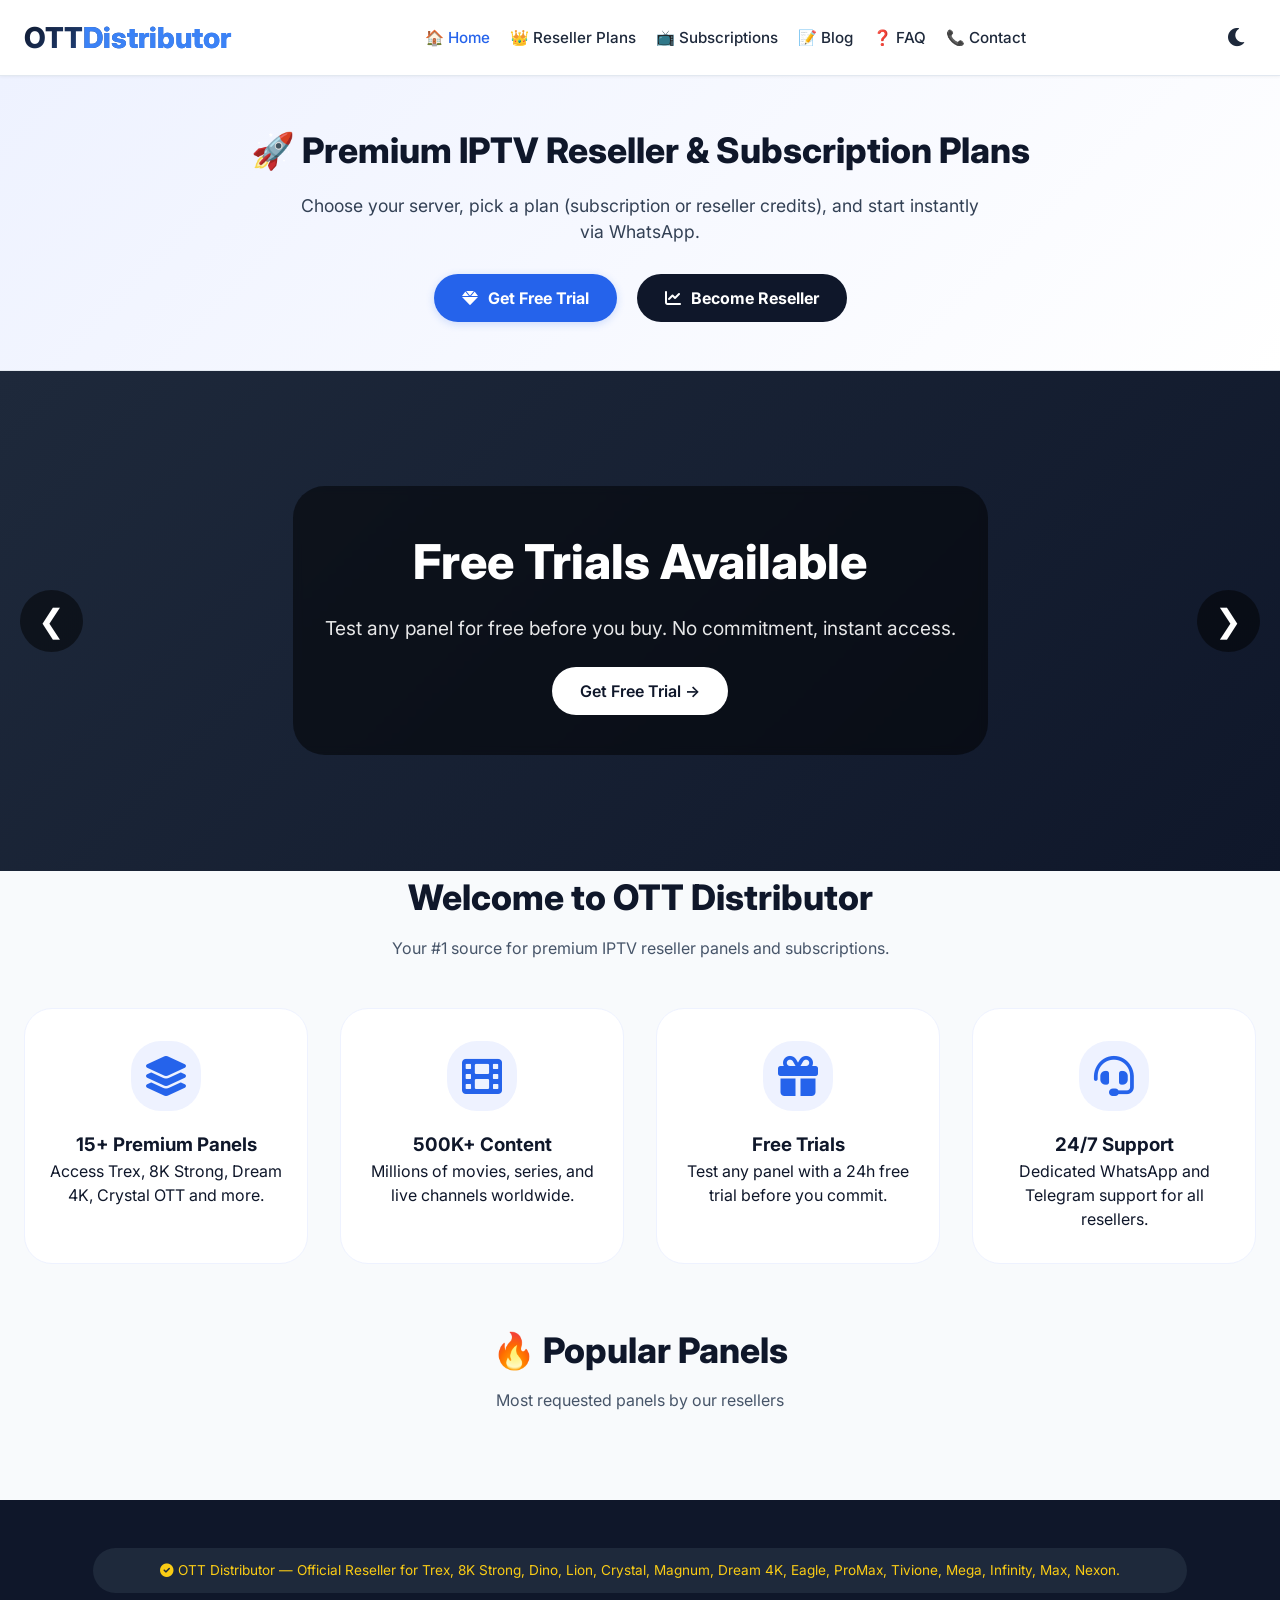
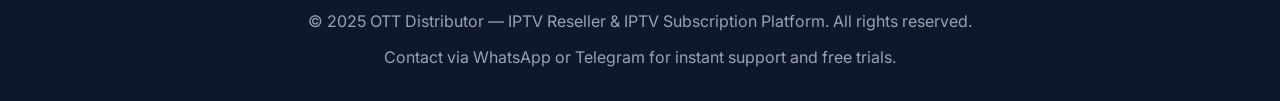
==== commit 8906aa13: "Update index.html" ====
--- a/index.html
+++ b/index.html
@@ -3,500 +3,34 @@
 <head>
   <meta charset="UTF-8">
   <meta name="viewport" content="width=device-width, initial-scale=1.0, viewport-fit=cover">
-  <title>OTT Distributor | Premium IPTV Reseller & Subscriptions</title>
+  <title>OTT Distributor | Home - Premium IPTV Reseller</title>
   <meta name="description" content="OTT Distributor: #1 IPTV Reseller Platform. Trex, 8K Strong, Dream 4K & more. Free trials, wholesale credits, 24/7 support.">
-  <meta name="keywords" content="OTT distributor, IPTV reseller, IPTV subscriptions, wholesale credits, Trex IPTV, 8K Strong, Dream 4K">
+  <meta name="keywords" content="OTT distributor, IPTV reseller, IPTV subscriptions, wholesale credits">
   <link rel="canonical" href="https://ottdistributor.net/">
   <meta property="og:title" content="OTT Distributor - IPTV Reseller & Subscriptions">
   <meta property="og:description" content="Official Reseller for 15+ premium panels. Start your IPTV business today!">
   <meta property="og:type" content="website">
   <meta property="og:url" content="https://ottdistributor.net/">
   <meta name="twitter:card" content="summary_large_image">
-  
-  <!-- Google Fonts & Font Awesome -->
   <link href="https://fonts.googleapis.com/css2?family=Inter:opsz,wght@14..32,300;400;500;600;700;800&display=swap" rel="stylesheet">
   <link rel="stylesheet" href="https://cdnjs.cloudflare.com/ajax/libs/font-awesome/6.0.0-beta3/css/all.min.css">
-  
-  <style>
-    * {
-      margin: 0;
-      padding: 0;
-      box-sizing: border-box;
-    }
-
-    body {
-      font-family: 'Inter', sans-serif;
-      background: #f8fafc;
-      color: #0f172a;
-      line-height: 1.5;
-      scroll-behavior: smooth;
-    }
-
-    .container {
-      max-width: 1400px;
-      margin: 0 auto;
-      padding: 0 24px;
-    }
-
-    /* ========== HEADER ========== */
-    .header {
-      background: white;
-      box-shadow: 0 1px 3px rgba(0,0,0,0.05);
-      position: sticky;
-      top: 0;
-      z-index: 100;
-      border-bottom: 1px solid #e2e8f0;
-    }
-
-    .nav {
-      display: flex;
-      justify-content: space-between;
-      align-items: center;
-      padding: 16px 24px;
-      max-width: 1400px;
-      margin: 0 auto;
-      flex-wrap: wrap;
-      gap: 16px;
-    }
-
-    .logo {
-      font-size: 1.8rem;
-      font-weight: 800;
-      background: linear-gradient(135deg, #0f172a, #3b82f6);
-      -webkit-background-clip: text;
-      background-clip: text;
-      color: transparent;
-      text-decoration: none;
-    }
-
-    .nav-menu {
-      display: flex;
-      gap: 20px;
-      list-style: none;
-      flex-wrap: wrap;
-    }
-
-    .nav-menu a {
-      text-decoration: none;
-      color: #1e293b;
-      font-weight: 500;
-      transition: color 0.2s;
-      font-size: 0.95rem;
-      cursor: pointer;
-    }
-
-    .nav-menu a:hover,
-    .nav-menu a.active {
-      color: #2563eb;
-    }
-
-    /* ========== BANNER ========== */
-    .info-banner {
-      background: linear-gradient(135deg, #eef2ff, #ffffff, #e0e7ff);
-      background-size: 200% 200%;
-      animation: gradientShift 8s ease infinite;
-      text-align: center;
-      padding: 48px 24px;
-      border-bottom: 1px solid #e2e8f0;
-    }
-
-    @keyframes gradientShift {
-      0% { background-position: 0% 50%; }
-      50% { background-position: 100% 50%; }
-      100% { background-position: 0% 50%; }
-    }
-
-    .info-banner h2 {
-      font-size: 2.2rem;
-      font-weight: 800;
-      margin-bottom: 16px;
-      color: #0f172a;
-    }
-
-    .info-banner p {
-      font-size: 1.1rem;
-      color: #334155;
-      max-width: 700px;
-      margin: 0 auto 28px;
-    }
-
-    .banner-buttons {
-      display: flex;
-      gap: 20px;
-      justify-content: center;
-      flex-wrap: wrap;
-    }
-
-    /* ========== BUTTONS ========== */
-    .btn-primary, .btn-secondary, .btn-outline {
-      padding: 12px 28px;
-      border-radius: 40px;
-      font-weight: 700;
-      font-size: 1rem;
-      cursor: pointer;
-      transition: transform 0.2s, background 0.2s;
-      border: none;
-      display: inline-flex;
-      align-items: center;
-      gap: 10px;
-      text-decoration: none;
-    }
-
-    .btn-primary {
-      background: #2563eb;
-      color: white;
-      box-shadow: 0 2px 8px rgba(37,99,235,0.2);
-    }
-    .btn-primary:hover { background: #1d4ed8; transform: translateY(-2px); }
-
-    .btn-secondary {
-      background: #0f172a;
-      color: white;
-    }
-    .btn-secondary:hover { background: #1e293b; transform: translateY(-2px); }
-
-    .btn-outline {
-      background: transparent;
-      border: 1.5px solid #2563eb;
-      color: #2563eb;
-    }
-    .btn-outline:hover { background: #2563eb; color: white; transform: translateY(-2px); }
-
-    /* ========== HERO SLIDESHOW ========== */
-    .hero-slideshow {
-      position: relative;
-      width: 100%;
-      height: 500px;
-      overflow: hidden;
-      background: #0f172a;
-    }
-
-    .slide-hero {
-      position: absolute;
-      top: 0;
-      left: 0;
-      width: 100%;
-      height: 100%;
-      opacity: 0;
-      transition: opacity 0.8s ease-in-out;
-      display: flex;
-      align-items: center;
-      justify-content: center;
-      text-align: center;
-      color: white;
-      background-size: cover;
-      background-position: center;
-    }
-
-    .slide-hero.active { opacity: 1; z-index: 2; }
-
-    .slide-content {
-      max-width: 800px;
-      padding: 0 24px;
-      background: rgba(0,0,0,0.5);
-      backdrop-filter: blur(4px);
-      border-radius: 32px;
-      padding: 40px 32px;
-    }
-
-    .slide-content h2 { font-size: 3rem; font-weight: 800; margin-bottom: 16px; }
-    .slide-content p { font-size: 1.2rem; margin-bottom: 24px; opacity: 0.9; }
-    .slide-content .btn-light {
-      background: white;
-      color: #0f172a;
-      padding: 12px 28px;
-      border-radius: 40px;
-      text-decoration: none;
-      font-weight: 600;
-      display: inline-block;
-      transition: transform 0.2s;
-    }
-    .slide-content .btn-light:hover { transform: translateY(-3px); background: #f1f5f9; }
-
-    .prev-slide, .next-slide {
-      position: absolute;
-      top: 50%;
-      transform: translateY(-50%);
-      background: rgba(0,0,0,0.5);
-      color: white;
-      border: none;
-      font-size: 2rem;
-      padding: 12px 18px;
-      cursor: pointer;
-      z-index: 10;
-      border-radius: 50%;
-      transition: 0.2s;
-    }
-    .prev-slide { left: 20px; }
-    .next-slide { right: 20px; }
-    .prev-slide:hover, .next-slide:hover { background: rgba(0,0,0,0.8); }
-
-    .dots-hero {
-      position: absolute;
-      bottom: 20px;
-      left: 0;
-      right: 0;
-      text-align: center;
-      z-index: 10;
-    }
-    .dot-hero {
-      display: inline-block;
-      width: 12px;
-      height: 12px;
-      margin: 0 6px;
-      background: rgba(255,255,255,0.5);
-      border-radius: 50%;
-      cursor: pointer;
-      transition: 0.2s;
-    }
-    .dot-hero.active { background: white; transform: scale(1.2); }
-
-    /* ========== SECTION TITLES ========== */
-    .section-title {
-      font-size: 2.2rem;
-      font-weight: 800;
-      margin-bottom: 12px;
-      text-align: center;
-    }
-    .section-sub {
-      text-align: center;
-      color: #475569;
-      margin-bottom: 48px;
-    }
-
-    /* ========== TABS ========== */
-    .tab-bar {
-      background: #f1f5f9;
-      padding: 8px;
-      border-radius: 60px;
-      display: inline-flex;
-      margin: 24px auto;
-    }
-    .tab-buttons {
-      display: flex;
-      justify-content: center;
-      flex-wrap: wrap;
-      gap: 8px;
-    }
-    .tab-btn {
-      padding: 12px 28px;
-      border: none;
-      background: transparent;
-      font-weight: 700;
-      font-size: 1rem;
-      border-radius: 40px;
-      cursor: pointer;
-      transition: all 0.2s;
-      color: #334155;
-    }
-    .tab-btn.active {
-      background: white;
-      color: #2563eb;
-      box-shadow: 0 4px 12px rgba(0,0,0,0.08);
-    }
-
-    /* ========== PAGES (sections) ========== */
-    .page {
-      display: none;
-      padding: 48px 0 40px;
-    }
-    .page.active-page {
-      display: block;
-    }
-
-    /* ========== PANELS GRID ========== */
-    .panels-grid {
-      display: grid;
-      grid-template-columns: repeat(auto-fill, minmax(320px, 1fr));
-      gap: 32px;
-    }
-
-    .panel-card {
-      background: white;
-      border-radius: 28px;
-      overflow: hidden;
-      box-shadow: 0 8px 20px rgba(0,0,0,0.04);
-      transition: transform 0.2s, box-shadow 0.2s;
-      border: 1px solid #eef2ff;
-    }
-    .panel-card:hover { transform: translateY(-6px); box-shadow: 0 20px 30px -12px rgba(0,0,0,0.12); }
-
-    .card-header {
-      background: linear-gradient(135deg, #f1f5f9, #ffffff);
-      padding: 20px 24px;
-      border-bottom: 1px solid #eef2ff;
-    }
-    .card-header h3 {
-      font-size: 1.5rem;
-      font-weight: 700;
-      display: flex;
-      justify-content: space-between;
-      align-items: baseline;
-      flex-wrap: wrap;
-    }
-    .rating {
-      font-size: 0.85rem;
-      background: #eef2ff;
-      padding: 4px 10px;
-      border-radius: 30px;
-      color: #2563eb;
-    }
-    .card-body { padding: 20px 24px; }
-    .description { color: #334155; margin-bottom: 16px; font-size: 0.9rem; }
-    .stats {
-      display: flex;
-      flex-wrap: wrap;
-      gap: 12px;
-      font-size: 0.75rem;
-      color: #4b5563;
-      margin-bottom: 16px;
-      background: #f8fafc;
-      padding: 8px 12px;
-      border-radius: 20px;
-    }
-    .price {
-      font-size: 1.9rem;
-      font-weight: 800;
-      color: #0f172a;
-      margin: 12px 0;
-    }
-    .price small { font-size: 0.9rem; font-weight: 400; color: #64748b; }
-    .features { list-style: none; margin: 16px 0; }
-    .features li { padding: 6px 0; font-size: 0.85rem; display: flex; align-items: center; gap: 8px; }
-    .features li i.fa-check { color: #10b981; width: 18px; }
-
-    /* Button group for WhatsApp/Telegram/Trial */
-    .btn-group {
-      display: flex;
-      flex-wrap: wrap;
-      gap: 10px;
-      margin-top: 20px;
-    }
-    .btn-wa, .btn-tg, .btn-trial {
-      flex: 1;
-      min-width: 90px;
-      padding: 10px 12px;
-      border-radius: 40px;
-      font-weight: 600;
-      font-size: 0.8rem;
-      text-align: center;
-      text-decoration: none;
-      display: inline-flex;
-      align-items: center;
-      justify-content: center;
-      gap: 6px;
-      transition: transform 0.2s;
-      cursor: pointer;
-      border: none;
-    }
-    .btn-wa { background: #25D366; color: white; }
-    .btn-tg { background: #0088cc; color: white; }
-    .btn-trial { background: #f59e0b; color: white; }
-    .btn-wa:hover, .btn-tg:hover, .btn-trial:hover { transform: translateY(-2px); opacity: 0.9; }
-
-    /* ========== FAQ ========== */
-    .faq-grid { max-width: 900px; margin: 0 auto; }
-    .faq-item {
-      border-bottom: 1px solid #e2e8f0;
-      padding: 16px 0;
-    }
-    .faq-question {
-      font-weight: 700;
-      font-size: 1.1rem;
-      display: flex;
-      justify-content: space-between;
-      align-items: center;
-      cursor: pointer;
-      padding: 8px 0;
-    }
-    .faq-question i { transition: transform 0.3s; color: #3b82f6; }
-    .faq-answer {
-      max-height: 0;
-      overflow: hidden;
-      transition: max-height 0.3s ease;
-      color: #475569;
-      padding-right: 24px;
-    }
-    .faq-answer.active { max-height: 300px; padding-bottom: 12px; }
-
-    /* ========== CONTACT ========== */
-    .contact-card {
-      max-width: 800px;
-      margin: 0 auto;
-      background: white;
-      border-radius: 32px;
-      padding: 40px;
-      box-shadow: 0 8px 20px rgba(0,0,0,0.05);
-    }
-    .contact-info {
-      display: flex;
-      flex-direction: column;
-      gap: 24px;
-      margin-bottom: 32px;
-    }
-    .contact-item {
-      display: flex;
-      align-items: center;
-      gap: 16px;
-    }
-    .contact-item i { font-size: 2rem; }
-    .contact-item a { color: #2563eb; text-decoration: none; }
-    .contact-form { display: flex; flex-direction: column; gap: 16px; }
-    .contact-form input, .contact-form textarea {
-      padding: 14px;
-      border-radius: 40px;
-      border: 1px solid #e2e8f0;
-      font-family: inherit;
-    }
-    .contact-form textarea { border-radius: 24px; }
-
-    /* ========== FOOTER ========== */
-    footer {
-      background: #0f172a;
-      color: #94a3b8;
-      text-align: center;
-      padding: 32px;
-      margin-top: 40px;
-    }
-    .official-text {
-      background: #1e293b;
-      padding: 12px;
-      border-radius: 40px;
-      margin: 16px auto;
-      max-width: 90%;
-      font-size: 0.85rem;
-      color: #facc15;
-    }
-
-    /* ========== RESPONSIVE ========== */
-    @media (max-width: 768px) {
-      .nav { flex-direction: column; align-items: stretch; text-align: center; }
-      .nav-menu { justify-content: center; gap: 12px; }
-      .info-banner h2 { font-size: 1.6rem; }
-      .hero-slideshow { height: 450px; }
-      .slide-content h2 { font-size: 1.8rem; }
-      .slide-content p { font-size: 1rem; }
-      .prev-slide, .next-slide { font-size: 1.5rem; padding: 8px 12px; }
-      .tab-btn { padding: 8px 16px; font-size: 0.9rem; }
-      .panels-grid { grid-template-columns: 1fr; }
-      .btn-group { flex-direction: column; }
-      .btn-wa, .btn-tg, .btn-trial { width: 100%; }
-    }
-  </style>
+  <link rel="stylesheet" href="style.css">
+  <script src="script.js" defer></script>
 </head>
 <body>
-
 <header class="header">
   <div class="nav">
-    <a href="#" class="logo" data-nav="home">OTT<span style="color:#3b82f6;">Distributor</span></a>
-    <ul class="nav-menu">
-      <li><a data-nav="home">🏠 Home</a></li>
-      <li><a data-nav="reseller">👑 Reseller Plans</a></li>
-      <li><a data-nav="subscriptions">📺 Subscriptions</a></li>
-      <li><a data-nav="blog">📝 Blog</a></li>
-      <li><a data-nav="faq">❓ FAQ</a></li>
-      <li><a data-nav="contact">📞 Contact</a></li>
+    <a href="index.html" class="logo">OTT<span style="color:#3b82f6;">Distributor</span></a>
+    <button class="mobile-menu-btn" id="mobileMenuBtn"><i class="fas fa-bars"></i></button>
+    <ul class="nav-menu" id="navMenu">
+      <li><a href="index.html" class="active">🏠 Home</a></li>
+      <li><a href="reseller.html">👑 Reseller Plans</a></li>
+      <li><a href="subscription.html">📺 Subscriptions</a></li>
+      <li><a href="blog.html">📝 Blog</a></li>
+      <li><a href="faq.html">❓ FAQ</a></li>
+      <li><a href="contact.html">📞 Contact</a></li>
     </ul>
+    <button class="dark-mode-toggle" id="darkModeToggle"><i class="fas fa-moon"></i></button>
   </div>
 </header>
 
@@ -504,326 +38,44 @@
   <h2>🚀 Premium IPTV Reseller & Subscription Plans</h2>
   <p>Choose your server, pick a plan (subscription or reseller credits), and start instantly via WhatsApp.</p>
   <div class="banner-buttons">
-    <button class="btn-primary" id="bannerSubsBtn"><i class="fas fa-gem"></i> Get Free Trial</button>
-    <button class="btn-secondary" id="bannerResellerBtn"><i class="fas fa-chart-line"></i> Become Reseller</button>
+    <a href="subscription.html" class="btn-primary"><i class="fas fa-gem"></i> Get Free Trial</a>
+    <a href="reseller.html" class="btn-secondary"><i class="fas fa-chart-line"></i> Become Reseller</a>
   </div>
 </div>
 
 <div class="hero-slideshow" id="heroSlideshow">
   <div class="slide-hero active" style="background-image: linear-gradient(135deg, #1e293b, #0f172a), url('https://picsum.photos/id/104/1920/600'); background-blend-mode: overlay;">
-    <div class="slide-content">
-      <h2>Free Trials Available</h2>
-      <p>Test any panel for free before you buy. No commitment, instant access.</p>
-      <a href="#" class="btn-light" data-nav="subscriptions">Get Free Trial →</a>
-    </div>
+    <div class="slide-content"><h2>Free Trials Available</h2><p>Test any panel for free before you buy. No commitment, instant access.</p><a href="subscription.html" class="btn-light">Get Free Trial →</a></div>
   </div>
   <div class="slide-hero" style="background-image: linear-gradient(135deg, #1e293b, #0f172a), url('https://picsum.photos/id/106/1920/600'); background-blend-mode: overlay;">
-    <div class="slide-content">
-      <h2>Reseller Wholesale Plans</h2>
-      <p>Buy credits in bulk and earn up to 300% profit. Free reseller dashboard included.</p>
-      <a href="#" class="btn-light" data-nav="reseller">Become a Reseller →</a>
-    </div>
+    <div class="slide-content"><h2>Reseller Wholesale Plans</h2><p>Buy credits in bulk and earn up to 300% profit. Free reseller dashboard included.</p><a href="reseller.html" class="btn-light">Become a Reseller →</a></div>
   </div>
   <div class="slide-hero" style="background-image: linear-gradient(135deg, #1e293b, #0f172a), url('https://picsum.photos/id/20/1920/600'); background-blend-mode: overlay;">
-    <div class="slide-content">
-      <h2>Premium OTT Panels</h2>
-      <p>15+ panels, 500K+ content, 4K/8K streaming. Subscribe now and enjoy the best.</p>
-      <a href="#" class="btn-light" data-nav="subscriptions">View Subscriptions →</a>
-    </div>
+    <div class="slide-content"><h2>Premium OTT Panels</h2><p>15+ panels, 500K+ content, 4K/8K streaming. Subscribe now and enjoy the best.</p><a href="subscription.html" class="btn-light">View Subscriptions →</a></div>
   </div>
   <button class="prev-slide" id="prevSlide">❮</button>
   <button class="next-slide" id="nextSlide">❯</button>
   <div class="dots-hero" id="dotsHero"></div>
 </div>
 
-<div class="tab-buttons container">
-  <div class="tab-bar">
-    <button class="tab-btn active" data-page="home">🏠 Home</button>
-    <button class="tab-btn" data-page="reseller">👑 Reseller Plans</button>
-    <button class="tab-btn" data-page="subscriptions">📺 Subscriptions</button>
-    <button class="tab-btn" data-page="blog">📝 Blog</button>
-    <button class="tab-btn" data-page="faq">❓ FAQ</button>
-    <button class="tab-btn" data-page="contact">📞 Contact</button>
+<div class="container">
+  <h2 class="section-title">Welcome to OTT Distributor</h2>
+  <p class="section-sub">Your #1 source for premium IPTV reseller panels and subscriptions.</p>
+  <div class="features-grid">
+    <div class="feature-card"><div class="feature-icon"><i class="fas fa-layer-group"></i></div><h3>15+ Premium Panels</h3><p>Access Trex, 8K Strong, Dream 4K, Crystal OTT and more.</p></div>
+    <div class="feature-card"><div class="feature-icon"><i class="fas fa-film"></i></div><h3>500K+ Content</h3><p>Millions of movies, series, and live channels worldwide.</p></div>
+    <div class="feature-card"><div class="feature-icon"><i class="fas fa-gift"></i></div><h3>Free Trials</h3><p>Test any panel with a 24h free trial before you commit.</p></div>
+    <div class="feature-card"><div class="feature-icon"><i class="fas fa-headset"></i></div><h3>24/7 Support</h3><p>Dedicated WhatsApp and Telegram support for all resellers.</p></div>
   </div>
+  <h2 class="section-title">🔥 Popular Panels</h2>
+  <p class="section-sub">Most requested panels by our resellers</p>
+  <div class="panels-grid" id="featuredPanelsGrid"></div>
 </div>
-
-<main>
-  <!-- ==================== HOME PAGE ==================== -->
-  <div id="homePage" class="page active-page">
-    <div class="container">
-      <h2 class="section-title">Welcome to OTT Distributor</h2>
-      <p class="section-sub">Your #1 source for premium IPTV reseller panels and subscriptions.</p>
-      <div style="display: grid; grid-template-columns: repeat(auto-fit, minmax(260px, 1fr)); gap: 32px; margin-bottom: 60px;">
-        <div class="panel-card"><div class="card-header"><h3>15+ Premium Panels</h3></div><div class="card-body"><p>Access Trex, 8K Strong, Dream 4K, Crystal OTT and more.</p></div></div>
-        <div class="panel-card"><div class="card-header"><h3>500K+ Content</h3></div><div class="card-body"><p>Millions of movies, series, and live channels worldwide.</p></div></div>
-        <div class="panel-card"><div class="card-header"><h3>Free Trials</h3></div><div class="card-body"><p>Test any panel with a 24h free trial before you commit.</p></div></div>
-        <div class="panel-card"><div class="card-header"><h3>24/7 Support</h3></div><div class="card-body"><p>Dedicated WhatsApp and Telegram support for all resellers.</p></div></div>
-      </div>
-      <h2 class="section-title">🔥 Popular Panels</h2>
-      <p class="section-sub">Most requested panels by our resellers</p>
-      <div class="panels-grid" id="featuredPanelsGrid"></div>
-    </div>
-  </div>
-
-  <!-- ==================== RESELLER PAGE ==================== -->
-  <div id="resellerPage" class="page">
-    <div class="container">
-      <h2 class="section-title">👑 Wholesale Reseller Plans</h2>
-      <p class="section-sub">Buy credits in bulk and sell subscriptions at your own price. Profit margins up to 300%.</p>
-      <div class="panels-grid" id="resellerGrid"></div>
-    </div>
-  </div>
-
-  <!-- ==================== SUBSCRIPTIONS PAGE ==================== -->
-  <div id="subscriptionsPage" class="page">
-    <div class="container">
-      <h2 class="section-title">📺 Premium OTT Subscriptions</h2>
-      <p class="section-sub">1-year access with HD/4K streaming, EPG, and 24/7 support.</p>
-      <div class="panels-grid" id="subscriptionsGrid"></div>
-    </div>
-  </div>
-
-  <!-- ==================== BLOG PAGE (50 posts) ==================== -->
-  <div id="blogPage" class="page">
-    <div class="container">
-      <h2 class="section-title">📝 IPTV Blog - News & Guides</h2>
-      <p class="section-sub">Stay updated with the latest IPTV trends, reseller strategies, and panel reviews.</p>
-      <div class="panels-grid" id="blogGrid"></div>
-    </div>
-  </div>
-
-  <!-- ==================== FAQ PAGE ==================== -->
-  <div id="faqPage" class="page">
-    <div class="container">
-      <h2 class="section-title">❓ Frequently Asked Questions</h2>
-      <p class="section-sub">Everything you need to know about our panels, trials, and reseller plans.</p>
-      <div class="faq-grid" id="faqContainer"></div>
-    </div>
-  </div>
-
-  <!-- ==================== CONTACT PAGE ==================== -->
-  <div id="contactPage" class="page">
-    <div class="container">
-      <div class="contact-card">
-        <h2 class="section-title">📞 Contact Us</h2>
-        <div class="contact-info">
-          <div class="contact-item"><i class="fab fa-whatsapp fa-2x" style="color:#25D366;"></i><div><strong>WhatsApp Support</strong><br><a href="https://wa.me/212670969192" target="_blank">+212 670-969192</a></div></div>
-          <div class="contact-item"><i class="fab fa-telegram fa-2x" style="color:#0088cc;"></i><div><strong>Telegram Support</strong><br><a href="https://t.me/OTTDistributor" target="_blank">@OTTDistributor</a></div></div>
-          <div class="contact-item"><i class="fas fa-envelope fa-2x" style="color:#2563eb;"></i><div><strong>Email</strong><br>sales@ottdistributor.net</div></div>
-        </div>
-        <form class="contact-form" id="contactForm">
-          <input type="text" placeholder="Your Name" required>
-          <input type="email" placeholder="Your Email" required>
-          <textarea rows="4" placeholder="Your Message"></textarea>
-          <button type="submit" class="btn-primary" style="width:100%;">Send Message</button>
-        </form>
-        <div id="contactFormMessage" style="margin-top:16px; text-align:center;"></div>
-      </div>
-    </div>
-  </div>
-</main>
 
 <footer>
   <div class="official-text"><i class="fas fa-check-circle"></i> OTT Distributor — Official Reseller for Trex, 8K Strong, Dino, Lion, Crystal, Magnum, Dream 4K, Eagle, ProMax, Tivione, Mega, Infinity, Max, Nexon.</div>
   <p>© 2025 OTT Distributor — IPTV Reseller & IPTV Subscription Platform. All rights reserved.</p>
   <p style="margin-top:12px;">Contact via WhatsApp or Telegram for instant support and free trials.</p>
 </footer>
-
-<script>
-  // ======================== PANELS DATA ========================
-  const panels = [
-    { name: "Trex IPTV", rating: 4.9, channels: "42,500+", movies: "110,000+", series: "18,500+", description: "Most popular panel with largest library.", features: ["4K/8K Streaming", "Anti-freeze", "M3U + MAG"], subPrice: "€49/year", resellerCredits: "120 Credits", resellerPrice: "€185", creditRule: "12 credits = 1 year" },
-    { name: "8K Strong", rating: 4.9, channels: "34,261+", movies: "123,499+", series: "0", description: "Premium 8K streaming, instant activation.", features: ["8K Streaming", "Global CDN", "Catch-up"], subPrice: "€50/year", resellerCredits: "120 Credits", resellerPrice: "€190", creditRule: "12 credits = 1 year" },
-    { name: "Dino IPTV", rating: 4.5, channels: "29,800+", movies: "75,000+", series: "10,000+", description: "Affordable panel with free trial.", features: ["Affordable", "EPG Support", "Multi-device"], subPrice: "€40/year", resellerCredits: "120 Credits", resellerPrice: "€100", creditRule: "12 credits = 1 year" },
-    { name: "Lion OTT", rating: 4.7, channels: "18,484+", movies: "86,126+", series: "22,555+", description: "Stable streaming, large VOD library.", features: ["Multi-Device", "Large VOD", "24/7 Support"], subPrice: "€45/year", resellerCredits: "10 Credits", resellerPrice: "€85", creditRule: "1 credit = 1 year" },
-    { name: "Crystal OTT", rating: 4.7, channels: "33,500+", movies: "90,000+", series: "13,000+", description: "Clear stream, anti-freeze technology.", features: ["Anti-freeze", "Quick Support", "1 Credit/Year"], subPrice: "€45/year", resellerCredits: "10 Credits", resellerPrice: "€110", creditRule: "1 credit = 1 year" },
-    { name: "Magnum OTT", rating: 4.8, channels: "21,141+", movies: "106,175+", series: "0", description: "Very stable for USA/Canada.", features: ["USA Stable", "Free Apps", "High Uptime"], subPrice: "€45/year", resellerCredits: "10 Credits", resellerPrice: "€140", creditRule: "1 credit = 1 year" },
-    { name: "Dream 4K", rating: 4.9, channels: "39,800+", movies: "102,000+", series: "18,000+", description: "Ultra HD 4K/8K, Dolby Audio.", features: ["4K/8K", "No Buffering", "PPV Events"], subPrice: "€55/year", resellerCredits: "120 Credits", resellerPrice: "€145", creditRule: "12 credits = 1 year" },
-    { name: "Eagle IPTV", rating: 4.7, channels: "12,620+", movies: "42,005+", series: "9,419+", description: "Stable streaming, fast activation.", features: ["Fast Activation", "Catch-up", "Reseller Friendly"], subPrice: "€40/year", resellerCredits: "120 Credits", resellerPrice: "€95", creditRule: "12 credits = 1 year" },
-    { name: "ProMax", rating: 4.8, channels: "36,200+", movies: "95,000+", series: "14,000+", description: "Max speed CDN, auto setup.", features: ["Max Speed CDN", "Auto Setup", "PPV Events"], subPrice: "€45/year", resellerCredits: "120 Credits", resellerPrice: "€185", creditRule: "12 credits = 1 year" },
-    { name: "Tivione", rating: 4.5, channels: "28,700+", movies: "68,000+", series: "8,000+", description: "Tivimate compatible, easy install.", features: ["Tivimate Compatible", "Easy Install", "Affordable"], subPrice: "€40/year", resellerCredits: "10 Credits", resellerPrice: "€199", creditRule: "1 credit = 1 year" },
-    { name: "Mega OTT", rating: 4.8, channels: "28,500+", movies: "95,000+", series: "12,000+", description: "Vast content library, stable.", features: ["Stable Streaming", "Large VOD", "24/7 Support"], subPrice: "€48/year", resellerCredits: "10 Credits", resellerPrice: "€95", creditRule: "1 credit = 1 year" },
-    { name: "Infinity IPTV", rating: 4.8, channels: "37,800+", movies: "110,000+", series: "20,000+", description: "Endless content, live sports.", features: ["Latest Movies", "Live Sports", "Catch-up"], subPrice: "€50/year", resellerCredits: "10 Credits", resellerPrice: "€200", creditRule: "1 credit = 1 year" },
-    { name: "Max OTT", rating: 4.6, channels: "31,200+", movies: "82,000+", series: "11,000+", description: "Maximum channels, API access.", features: ["Maximum Channels", "API Access", "12 Credits/Year"], subPrice: "€45/year", resellerCredits: "120 Credits", resellerPrice: "€130", creditRule: "12 credits = 1 year" },
-    { name: "Nexon IPTV", rating: 4.7, channels: "17,200+", movies: "120,000+", series: "0", description: "Best-selling in Spain & Latin America.", features: ["Fast Activation", "Easy Management", "Large VOD"], subPrice: "€45/year", resellerCredits: "120 Credits", resellerPrice: "€100", creditRule: "12 credits = 1 year" }
-  ];
-
-  // Helper functions for cards
-  function createSubscriptionCard(p) {
-    const trialMsg = `Hello, I would like to request a FREE TRIAL for ${p.name}. Please provide access. Thank you!`;
-    return `<div class="panel-card"><div class="card-header"><h3>${p.name} <span class="rating">⭐ ${p.rating}</span></h3></div><div class="card-body"><div class="stats"><span>📺 ${p.channels}</span><span>🎬 ${p.movies}</span>${p.series !== "0" ? `<span>📺 ${p.series}</span>` : ''}</div><div class="description">${p.description}</div><ul class="features">${p.features.map(f => `<li><i class="fas fa-check"></i> ${f}</li>`).join('')}</ul><div class="price">${p.subPrice} <small>/ 1 year</small></div><div class="btn-group"><a href="https://wa.me/212670969192?text=${encodeURIComponent(trialMsg)}" target="_blank" class="btn-trial"><i class="fas fa-gift"></i> Free Trial</a><a href="https://wa.me/212670969192?text=Hello%2C%20I%20want%20to%20subscribe%20to%20${encodeURIComponent(p.name)}%20for%20${encodeURIComponent(p.subPrice)}.%20Please%20send%20payment%20details." target="_blank" class="btn-wa"><i class="fab fa-whatsapp"></i> WhatsApp</a><a href="https://t.me/OTTDistributor?text=Hello%2C%20I%20want%20to%20subscribe%20to%20${encodeURIComponent(p.name)}%20for%20${encodeURIComponent(p.subPrice)}." target="_blank" class="btn-tg"><i class="fab fa-telegram"></i> Telegram</a></div></div></div>`;
-  }
-
-  function createResellerCard(p) {
-    let subsCount = p.creditRule.includes("1 credit") ? parseInt(p.resellerCredits) : parseInt(p.resellerCredits)/12;
-    const trialMsg = `Hello, I would like to request a FREE TRIAL / demo access for the reseller panel of ${p.name}. Please provide access. Thank you!`;
-    return `<div class="panel-card"><div class="card-header"><h3>${p.name} <span class="rating">⭐ ${p.rating}</span></h3></div><div class="card-body"><div class="stats"><span>📺 ${p.channels}</span><span>🎬 ${p.movies}</span>${p.series !== "0" ? `<span>📺 ${p.series}</span>` : ''}</div><div class="description">${p.description}</div><ul class="features"><li><i class="fas fa-check"></i> <strong>${p.resellerCredits}</strong> wholesale credits</li><li><i class="fas fa-check"></i> Creates <strong>${subsCount}</strong> x 1-year subscriptions</li><li><i class="fas fa-check"></i> Free reseller dashboard + API</li><li><i class="fas fa-check"></i> 24/7 priority support</li></ul><div class="price">${p.resellerPrice} <small>/ wholesale pack</small></div><div class="btn-group"><a href="https://wa.me/212670969192?text=${encodeURIComponent(trialMsg)}" target="_blank" class="btn-trial"><i class="fas fa-gift"></i> Free Trial</a><a href="https://wa.me/212670969192?text=Hello%2C%20I%20want%20to%20become%20a%20reseller%20for%20${encodeURIComponent(p.name)}.%20Reseller%20pack%3A%20${encodeURIComponent(p.resellerCredits)}%20for%20${encodeURIComponent(p.resellerPrice)}.%20Please%20send%20details." target="_blank" class="btn-wa"><i class="fab fa-whatsapp"></i> WhatsApp</a><a href="https://t.me/OTTDistributor?text=Hello%2C%20I%20want%20to%20become%20a%20reseller%20for%20${encodeURIComponent(p.name)}.%20Reseller%20pack%3A%20${encodeURIComponent(p.resellerCredits)}%20for%20${encodeURIComponent(p.resellerPrice)}." target="_blank" class="btn-tg"><i class="fab fa-telegram"></i> Telegram</a></div></div></div>`;
-  }
-
-  // Render grids
-  document.getElementById('subscriptionsGrid').innerHTML = panels.map(p => createSubscriptionCard(p)).join('');
-  document.getElementById('resellerGrid').innerHTML = panels.map(p => createResellerCard(p)).join('');
-  document.getElementById('featuredPanelsGrid').innerHTML = panels.slice(0, 4).map(p => createSubscriptionCard(p)).join('');
-
-  // 50 Blog Posts
-  const blogTitles = [
-    "How to Start an IPTV Reseller Business", "Top 10 IPTV Players for 2025", "Understanding IPTV Credit System",
-    "Best Panels for 4K Streaming", "IPTV vs Cable: Which is Better?", "How to Increase IPTV Reseller Profits",
-    "Beginner's Guide to IPTV", "Trex IPTV Full Review", "8K Strong Panel Features", "Crystal OTT vs Magnum OTT",
-    "Dream 4K IPTV Channel List", "Eagle IPTV Installation Guide", "ProMax Panel Reseller Tips", "Tivione Setup on Firestick",
-    "Mega OTT vs Infinity IPTV", "Max OTT Channel Categories", "Nexon IPTV for Latin America", "How to Get Free IPTV Trials",
-    "Best IPTV for Sports Fans", "IPTV for USA/Canada Users", "EPG and Catch-up Explained", "How to Use Tivimate with IPTV",
-    "Reseller Dashboard Walkthrough", "Wholesale Credits Strategy", "How to Sell IPTV Subscriptions", "IPTV Payment Methods Guide",
-    "Avoid IPTV Scams", "Best IPTV for Arabic Channels", "IPTV for European Channels", "How to Renew IPTV Subscription",
-    "IPTV on Smart TV", "IPTV on Android Box", "IPTV on iOS Devices", "IPTV on MAG Devices", "IPTV on Enigma2",
-    "How to Backup IPTV Playlist", "How to Add EPG to IPTV", "Best IPTV for PPV Events", "IPTV with VPN: Do You Need It?",
-    "How to Test IPTV Before Buying", "IPTV Reseller Success Stories", "How to Get IPTV Support 24/7", "IPTV Channel List Updates",
-    "How to Create IPTV M3U Link", "How to Use IPTV with VLC", "Best IPTV for Movies and Series", "IPTV for Kids Channels",
-    "How to Monetize IPTV Reselling", "IPTV Industry Trends 2025", "Why Choose OTT Distributor", "How to Get a Free Trial on Any Panel"
-  ];
-  const blogGrid = document.getElementById('blogGrid');
-  if (blogGrid) {
-    blogGrid.innerHTML = blogTitles.map(title => {
-      const date = new Date(2025, Math.floor(Math.random() * 12), Math.floor(Math.random() * 28) + 1).toLocaleDateString('en-US', { year: 'numeric', month: 'long', day: 'numeric' });
-      return `<div class="panel-card"><div class="card-header"><h3>${title}</h3></div><div class="card-body"><p style="color:#64748b; font-size:0.75rem; margin-bottom:8px;"><i class="far fa-calendar-alt"></i> ${date}</p><div class="description">Complete guide on ${title.toLowerCase()}. Learn tips, tricks, and expert advice to grow your IPTV business.</div><a href="#" class="btn-outline" style="margin-top:16px; display:inline-block;">Read More →</a></div></div>`;
-    }).join('');
-  }
-
-  // FAQ Data
-  const faqData = [
-    { q: "How do I get a free trial?", a: "Click the 'Free Trial' button on any panel card. You'll be redirected to WhatsApp or Telegram — just send a message with your preferred panel name and we'll activate a 24h trial instantly." },
-    { q: "What payment methods do you accept?", a: "We accept Cryptocurrency (USDT, BTC), PayPal, Credit Card, Bank Transfer, and Western Union." },
-    { q: "How long does it take to get panel access after purchase?", a: "Within 24 hours after payment confirmation. Most subscriptions and reseller packs are delivered within 2-4 hours." },
-    { q: "Can I resell subscriptions from multiple panels?", a: "Yes! As a reseller, you can buy credits from any of our 15+ panels and sell subscriptions to your customers." },
-    { q: "What is the credit system?", a: "Credits create subscriptions. '1 credit = 1 year' means 1 credit per subscription. '12 credits = 1 year' means 12 credits per subscription." },
-    { q: "Do you offer a reseller dashboard?", a: "Yes, each panel comes with a dedicated reseller dashboard for managing customers and subscriptions." },
-    { q: "What devices are supported?", a: "MAG, Enigma, Smart TVs, Android/iOS, Firestick, PC, Tivimate, and more." },
-    { q: "Is there a money-back guarantee?", a: "No refunds due to digital goods, but free trials let you test before buying." },
-    { q: "Can I upgrade my reseller credits later?", a: "Absolutely. Purchase additional wholesale packs anytime via WhatsApp or Telegram." },
-    { q: "Do you provide EPG and catch-up?", a: "Most panels include EPG and catch-up TV for selected channels." },
-    { q: "How do I contact support?", a: "24/7 via WhatsApp (+212 670-969192) or Telegram (@OTTDistributor)." },
-    { q: "Are there any hidden fees?", a: "No hidden fees. The price you see is final — no setup or monthly fees." }
-  ];
-  const faqContainer = document.getElementById('faqContainer');
-  if (faqContainer) {
-    faqContainer.innerHTML = faqData.map((item, idx) => `
-      <div class="faq-item">
-        <div class="faq-question" data-idx="${idx}"><span>${item.q}</span><i class="fas fa-chevron-down"></i></div>
-        <div class="faq-answer" id="faqAns${idx}">${item.a}</div>
-      </div>
-    `).join('');
-    document.querySelectorAll('.faq-question').forEach(q => {
-      q.addEventListener('click', () => {
-        const idx = q.getAttribute('data-idx');
-        const answer = document.getElementById(`faqAns${idx}`);
-        const icon = q.querySelector('i');
-        answer.classList.toggle('active');
-        if (answer.classList.contains('active')) {
-          answer.style.maxHeight = answer.scrollHeight + 'px';
-          icon.style.transform = 'rotate(180deg)';
-        } else {
-          answer.style.maxHeight = null;
-          icon.style.transform = 'rotate(0deg)';
-        }
-      });
-    });
-  }
-
-  // ========== PAGE NAVIGATION ==========
-  const pages = {
-    home: document.getElementById('homePage'),
-    reseller: document.getElementById('resellerPage'),
-    subscriptions: document.getElementById('subscriptionsPage'),
-    blog: document.getElementById('blogPage'),
-    faq: document.getElementById('faqPage'),
-    contact: document.getElementById('contactPage')
-  };
-
-  const tabBtns = document.querySelectorAll('.tab-btn');
-  const navLinks = document.querySelectorAll('.nav-menu a, .btn-light[data-nav], .banner-buttons .btn-primary, .banner-buttons .btn-secondary');
-
-  function showPage(pageId) {
-    Object.keys(pages).forEach(id => pages[id].classList.remove('active-page'));
-    pages[pageId].classList.add('active-page');
-    tabBtns.forEach(btn => {
-      btn.classList.remove('active');
-      if (btn.getAttribute('data-page') === pageId) btn.classList.add('active');
-    });
-    window.scrollTo({ top: 0, behavior: 'smooth' });
-  }
-
-  tabBtns.forEach(btn => {
-    btn.addEventListener('click', () => {
-      const page = btn.getAttribute('data-page');
-      if (pages[page]) showPage(page);
-    });
-  });
-
-  // Handle all navigation clicks (menu, slideshow buttons, banner buttons)
-  document.querySelectorAll('[data-nav]').forEach(el => {
-    el.addEventListener('click', (e) => {
-      e.preventDefault();
-      const page = el.getAttribute('data-nav');
-      if (pages[page]) showPage(page);
-    });
-  });
-
-  // Specific banner buttons
-  document.getElementById('bannerSubsBtn').addEventListener('click', () => showPage('subscriptions'));
-  document.getElementById('bannerResellerBtn').addEventListener('click', () => showPage('reseller'));
-
-  // ========== SLIDESHOW ==========
-  const slides = document.querySelectorAll('.slide-hero');
-  const dotsContainerHero = document.getElementById('dotsHero');
-  let currentIndex = 0, autoInterval;
-
-  function createDots() {
-    if (!dotsContainerHero) return;
-    dotsContainerHero.innerHTML = '';
-    slides.forEach((_, i) => {
-      const dot = document.createElement('span');
-      dot.classList.add('dot-hero');
-      if (i === currentIndex) dot.classList.add('active');
-      dot.addEventListener('click', () => goToSlide(i));
-      dotsContainerHero.appendChild(dot);
-    });
-  }
-
-  function goToSlide(index) {
-    slides.forEach((s, i) => {
-      s.classList.remove('active');
-      if (dotsContainerHero && dotsContainerHero.children[i]) dotsContainerHero.children[i].classList.remove('active');
-    });
-    currentIndex = (index + slides.length) % slides.length;
-    slides[currentIndex].classList.add('active');
-    if (dotsContainerHero && dotsContainerHero.children[currentIndex]) dotsContainerHero.children[currentIndex].classList.add('active');
-    resetAutoSlide();
-  }
-
-  function nextSlide() { goToSlide(currentIndex + 1); }
-  function prevSlide() { goToSlide(currentIndex - 1); }
-  function resetAutoSlide() { if (autoInterval) clearInterval(autoInterval); autoInterval = setInterval(() => nextSlide(), 6000); }
-
-  document.getElementById('prevSlide')?.addEventListener('click', () => { prevSlide(); resetAutoSlide(); });
-  document.getElementById('nextSlide')?.addEventListener('click', () => { nextSlide(); resetAutoSlide(); });
-  createDots();
-  goToSlide(0);
-  resetAutoSlide();
-
-  // ========== CONTACT FORM ==========
-  const contactForm = document.getElementById('contactForm');
-  const contactMsg = document.getElementById('contactFormMessage');
-  if (contactForm) {
-    contactForm.addEventListener('submit', (e) => {
-      e.preventDefault();
-      contactMsg.innerHTML = '<span style="color:#10b981;">✅ Thank you! We will get back to you within 24 hours.</span>';
-      contactForm.reset();
-      setTimeout(() => contactMsg.innerHTML = '', 5000);
-    });
-  }
-
-  // Set default page
-  showPage('home');
-</script>
 </body>
 </html>
--- a/style.css
+++ b/style.css
@@ -0,0 +1,601 @@
+* {
+  margin: 0;
+  padding: 0;
+  box-sizing: border-box;
+}
+
+body {
+  font-family: 'Inter', sans-serif;
+  background: #f8fafc;
+  color: #0f172a;
+  line-height: 1.5;
+  transition: background 0.3s, color 0.3s;
+}
+
+body.dark-mode {
+  background: #0f172a;
+  color: #e2e8f0;
+}
+
+.container {
+  max-width: 1400px;
+  margin: 0 auto;
+  padding: 0 24px;
+}
+
+/* ========== HEADER ========== */
+.header {
+  background: white;
+  box-shadow: 0 1px 3px rgba(0,0,0,0.05);
+  position: sticky;
+  top: 0;
+  z-index: 100;
+  border-bottom: 1px solid #e2e8f0;
+  transition: background 0.3s, border-color 0.3s;
+}
+
+body.dark-mode .header {
+  background: #1e293b;
+  border-bottom-color: #334155;
+}
+
+.nav {
+  display: flex;
+  justify-content: space-between;
+  align-items: center;
+  padding: 16px 24px;
+  max-width: 1400px;
+  margin: 0 auto;
+  flex-wrap: wrap;
+  gap: 16px;
+}
+
+.logo {
+  font-size: 1.8rem;
+  font-weight: 800;
+  background: linear-gradient(135deg, #0f172a, #3b82f6);
+  -webkit-background-clip: text;
+  background-clip: text;
+  color: transparent;
+  text-decoration: none;
+}
+
+body.dark-mode .logo {
+  background: linear-gradient(135deg, #e2e8f0, #60a5fa);
+  -webkit-background-clip: text;
+  background-clip: text;
+}
+
+.nav-menu {
+  display: flex;
+  gap: 20px;
+  list-style: none;
+  flex-wrap: wrap;
+}
+
+.nav-menu a {
+  text-decoration: none;
+  color: #1e293b;
+  font-weight: 500;
+  transition: color 0.2s;
+  font-size: 0.95rem;
+  cursor: pointer;
+}
+
+body.dark-mode .nav-menu a {
+  color: #cbd5e1;
+}
+
+.nav-menu a:hover,
+.nav-menu a.active {
+  color: #2563eb;
+}
+
+.mobile-menu-btn {
+  display: none;
+  background: none;
+  border: none;
+  font-size: 1.5rem;
+  cursor: pointer;
+  color: #1e293b;
+}
+
+body.dark-mode .mobile-menu-btn {
+  color: #cbd5e1;
+}
+
+.dark-mode-toggle {
+  background: none;
+  border: none;
+  font-size: 1.3rem;
+  cursor: pointer;
+  color: #1e293b;
+  padding: 8px;
+  border-radius: 50%;
+  transition: background 0.2s;
+}
+
+body.dark-mode .dark-mode-toggle {
+  color: #facc15;
+}
+
+.dark-mode-toggle:hover {
+  background: #e2e8f0;
+}
+
+body.dark-mode .dark-mode-toggle:hover {
+  background: #334155;
+}
+
+/* ========== INFO BANNER ========== */
+.info-banner {
+  background: linear-gradient(135deg, #eef2ff, #ffffff, #e0e7ff);
+  background-size: 200% 200%;
+  animation: gradientShift 8s ease infinite;
+  text-align: center;
+  padding: 48px 24px;
+  border-bottom: 1px solid #e2e8f0;
+}
+
+body.dark-mode .info-banner {
+  background: linear-gradient(135deg, #1e293b, #0f172a, #1e293b);
+  border-bottom-color: #334155;
+}
+
+@keyframes gradientShift {
+  0% { background-position: 0% 50%; }
+  50% { background-position: 100% 50%; }
+  100% { background-position: 0% 50%; }
+}
+
+.info-banner h2 {
+  font-size: 2.2rem;
+  font-weight: 800;
+  margin-bottom: 16px;
+  color: #0f172a;
+}
+
+body.dark-mode .info-banner h2 {
+  color: #f1f5f9;
+}
+
+.info-banner p {
+  font-size: 1.1rem;
+  color: #334155;
+  max-width: 700px;
+  margin: 0 auto 28px;
+}
+
+body.dark-mode .info-banner p {
+  color: #94a3b8;
+}
+
+.search-bar {
+  max-width: 400px;
+  margin: 24px auto 0;
+}
+
+.search-bar input {
+  width: 100%;
+  padding: 12px 20px;
+  border-radius: 40px;
+  border: 1px solid #cbd5e1;
+  font-size: 1rem;
+}
+
+body.dark-mode .search-bar input {
+  background: #1e293b;
+  border-color: #475569;
+  color: white;
+}
+
+/* ========== BUTTONS ========== */
+.banner-buttons {
+  display: flex;
+  gap: 20px;
+  justify-content: center;
+  flex-wrap: wrap;
+}
+
+.btn-primary, .btn-secondary, .btn-outline {
+  padding: 12px 28px;
+  border-radius: 40px;
+  font-weight: 700;
+  font-size: 1rem;
+  cursor: pointer;
+  transition: transform 0.2s, background 0.2s;
+  border: none;
+  display: inline-flex;
+  align-items: center;
+  gap: 10px;
+  text-decoration: none;
+}
+
+.btn-primary {
+  background: #2563eb;
+  color: white;
+  box-shadow: 0 2px 8px rgba(37,99,235,0.2);
+}
+.btn-primary:hover { background: #1d4ed8; transform: translateY(-2px); }
+
+.btn-secondary {
+  background: #0f172a;
+  color: white;
+}
+.btn-secondary:hover { background: #1e293b; transform: translateY(-2px); }
+
+.btn-outline {
+  background: transparent;
+  border: 1.5px solid #2563eb;
+  color: #2563eb;
+}
+.btn-outline:hover { background: #2563eb; color: white; transform: translateY(-2px); }
+
+body.dark-mode .btn-secondary {
+  background: #334155;
+  color: white;
+}
+body.dark-mode .btn-secondary:hover {
+  background: #475569;
+}
+
+/* ========== HERO SLIDESHOW ========== */
+.hero-slideshow {
+  position: relative;
+  width: 100%;
+  height: 500px;
+  overflow: hidden;
+  background: #0f172a;
+}
+
+.slide-hero {
+  position: absolute;
+  top: 0;
+  left: 0;
+  width: 100%;
+  height: 100%;
+  opacity: 0;
+  transition: opacity 0.8s ease-in-out;
+  display: flex;
+  align-items: center;
+  justify-content: center;
+  text-align: center;
+  color: white;
+  background-size: cover;
+  background-position: center;
+}
+
+.slide-hero.active { opacity: 1; z-index: 2; }
+
+.slide-content {
+  max-width: 800px;
+  padding: 0 24px;
+  background: rgba(0,0,0,0.5);
+  backdrop-filter: blur(4px);
+  border-radius: 32px;
+  padding: 40px 32px;
+}
+
+.slide-content h2 { font-size: 3rem; font-weight: 800; margin-bottom: 16px; }
+.slide-content p { font-size: 1.2rem; margin-bottom: 24px; opacity: 0.9; }
+.slide-content .btn-light {
+  background: white;
+  color: #0f172a;
+  padding: 12px 28px;
+  border-radius: 40px;
+  text-decoration: none;
+  font-weight: 600;
+  display: inline-block;
+  transition: transform 0.2s;
+}
+.slide-content .btn-light:hover { transform: translateY(-3px); background: #f1f5f9; }
+
+.prev-slide, .next-slide {
+  position: absolute;
+  top: 50%;
+  transform: translateY(-50%);
+  background: rgba(0,0,0,0.5);
+  color: white;
+  border: none;
+  font-size: 2rem;
+  padding: 12px 18px;
+  cursor: pointer;
+  z-index: 10;
+  border-radius: 50%;
+  transition: 0.2s;
+}
+.prev-slide { left: 20px; }
+.next-slide { right: 20px; }
+.prev-slide:hover, .next-slide:hover { background: rgba(0,0,0,0.8); }
+
+.dots-hero {
+  position: absolute;
+  bottom: 20px;
+  left: 0;
+  right: 0;
+  text-align: center;
+  z-index: 10;
+}
+.dot-hero {
+  display: inline-block;
+  width: 12px;
+  height: 12px;
+  margin: 0 6px;
+  background: rgba(255,255,255,0.5);
+  border-radius: 50%;
+  cursor: pointer;
+  transition: 0.2s;
+}
+.dot-hero.active { background: white; transform: scale(1.2); }
+
+/* ========== SECTION TITLES ========== */
+.section-title {
+  font-size: 2.2rem;
+  font-weight: 800;
+  margin-bottom: 12px;
+  text-align: center;
+}
+.section-sub {
+  text-align: center;
+  color: #475569;
+  margin-bottom: 48px;
+}
+body.dark-mode .section-sub {
+  color: #94a3b8;
+}
+
+/* ========== FEATURES GRID ========== */
+.features-grid {
+  display: grid;
+  grid-template-columns: repeat(auto-fit, minmax(240px, 1fr));
+  gap: 32px;
+  margin-bottom: 60px;
+}
+.feature-card {
+  background: white;
+  border-radius: 28px;
+  padding: 32px 24px;
+  text-align: center;
+  border: 1px solid #eef2ff;
+  transition: transform 0.2s;
+}
+body.dark-mode .feature-card {
+  background: #1e293b;
+  border-color: #334155;
+}
+.feature-card:hover { transform: translateY(-5px); }
+.feature-icon {
+  font-size: 2.5rem;
+  background: #eef2ff;
+  width: 70px;
+  height: 70px;
+  display: flex;
+  align-items: center;
+  justify-content: center;
+  border-radius: 30px;
+  margin: 0 auto 20px;
+  color: #2563eb;
+}
+body.dark-mode .feature-icon {
+  background: #334155;
+  color: #60a5fa;
+}
+
+/* ========== PANELS GRID & CARDS ========== */
+.panels-grid {
+  display: grid;
+  grid-template-columns: repeat(auto-fill, minmax(320px, 1fr));
+  gap: 32px;
+  margin: 40px 0;
+}
+
+.panel-card {
+  background: white;
+  border-radius: 28px;
+  overflow: hidden;
+  box-shadow: 0 8px 20px rgba(0,0,0,0.04);
+  transition: transform 0.2s, box-shadow 0.2s;
+  border: 1px solid #eef2ff;
+}
+body.dark-mode .panel-card {
+  background: #1e293b;
+  border-color: #334155;
+}
+.panel-card:hover { transform: translateY(-6px); box-shadow: 0 20px 30px -12px rgba(0,0,0,0.12); }
+
+.card-header {
+  background: linear-gradient(135deg, #f1f5f9, #ffffff);
+  padding: 20px 24px;
+  border-bottom: 1px solid #eef2ff;
+}
+body.dark-mode .card-header {
+  background: #2d3748;
+  border-bottom-color: #475569;
+}
+.card-header h3 {
+  font-size: 1.5rem;
+  font-weight: 700;
+  display: flex;
+  justify-content: space-between;
+  align-items: baseline;
+  flex-wrap: wrap;
+}
+.rating {
+  font-size: 0.85rem;
+  background: #eef2ff;
+  padding: 4px 10px;
+  border-radius: 30px;
+  color: #2563eb;
+}
+body.dark-mode .rating {
+  background: #334155;
+  color: #60a5fa;
+}
+.card-body { padding: 20px 24px; }
+.description { color: #334155; margin-bottom: 16px; font-size: 0.9rem; }
+body.dark-mode .description { color: #cbd5e1; }
+.stats {
+  display: flex;
+  flex-wrap: wrap;
+  gap: 12px;
+  font-size: 0.75rem;
+  color: #4b5563;
+  margin-bottom: 16px;
+  background: #f8fafc;
+  padding: 8px 12px;
+  border-radius: 20px;
+}
+body.dark-mode .stats {
+  background: #0f172a;
+  color: #94a3b8;
+}
+.price {
+  font-size: 1.9rem;
+  font-weight: 800;
+  color: #0f172a;
+  margin: 12px 0;
+}
+body.dark-mode .price { color: #facc15; }
+.price small { font-size: 0.9rem; font-weight: 400; color: #64748b; }
+.features { list-style: none; margin: 16px 0; }
+.features li { padding: 6px 0; font-size: 0.85rem; display: flex; align-items: center; gap: 8px; }
+.features li i.fa-check { color: #10b981; width: 18px; }
+
+/* Button group */
+.btn-group {
+  display: flex;
+  flex-wrap: wrap;
+  gap: 10px;
+  margin-top: 20px;
+}
+.btn-wa, .btn-tg, .btn-trial {
+  flex: 1;
+  min-width: 90px;
+  padding: 10px 12px;
+  border-radius: 40px;
+  font-weight: 600;
+  font-size: 0.8rem;
+  text-align: center;
+  text-decoration: none;
+  display: inline-flex;
+  align-items: center;
+  justify-content: center;
+  gap: 6px;
+  transition: transform 0.2s;
+  cursor: pointer;
+  border: none;
+}
+.btn-wa { background: #25D366; color: white; }
+.btn-tg { background: #0088cc; color: white; }
+.btn-trial { background: #f59e0b; color: white; }
+.btn-wa:hover, .btn-tg:hover, .btn-trial:hover { transform: translateY(-2px); opacity: 0.9; }
+
+/* ========== FAQ ========== */
+.faq-grid { max-width: 900px; margin: 0 auto; }
+.faq-item {
+  border-bottom: 1px solid #e2e8f0;
+  padding: 16px 0;
+}
+body.dark-mode .faq-item {
+  border-bottom-color: #334155;
+}
+.faq-question {
+  font-weight: 700;
+  font-size: 1.1rem;
+  display: flex;
+  justify-content: space-between;
+  align-items: center;
+  cursor: pointer;
+  padding: 8px 0;
+}
+.faq-question i { transition: transform 0.3s; color: #3b82f6; }
+.faq-answer {
+  max-height: 0;
+  overflow: hidden;
+  transition: max-height 0.3s ease;
+  color: #475569;
+  padding-right: 24px;
+}
+body.dark-mode .faq-answer { color: #94a3b8; }
+.faq-answer.active { max-height: 300px; padding-bottom: 12px; }
+
+/* ========== CONTACT ========== */
+.contact-card {
+  max-width: 800px;
+  margin: 0 auto;
+  background: white;
+  border-radius: 32px;
+  padding: 40px;
+  box-shadow: 0 8px 20px rgba(0,0,0,0.05);
+}
+body.dark-mode .contact-card {
+  background: #1e293b;
+}
+.contact-info {
+  display: flex;
+  flex-direction: column;
+  gap: 24px;
+  margin-bottom: 32px;
+}
+.contact-item {
+  display: flex;
+  align-items: center;
+  gap: 16px;
+}
+.contact-item i { font-size: 2rem; }
+.contact-item a { color: #2563eb; text-decoration: none; }
+.contact-form { display: flex; flex-direction: column; gap: 16px; }
+.contact-form input, .contact-form textarea {
+  padding: 14px;
+  border-radius: 40px;
+  border: 1px solid #e2e8f0;
+  font-family: inherit;
+}
+body.dark-mode .contact-form input,
+body.dark-mode .contact-form textarea {
+  background: #0f172a;
+  border-color: #475569;
+  color: white;
+}
+.contact-form textarea { border-radius: 24px; }
+
+/* ========== FOOTER ========== */
+footer {
+  background: #0f172a;
+  color: #94a3b8;
+  text-align: center;
+  padding: 32px;
+  margin-top: 40px;
+}
+body.dark-mode footer {
+  background: #020617;
+}
+.official-text {
+  background: #1e293b;
+  padding: 12px;
+  border-radius: 40px;
+  margin: 16px auto;
+  max-width: 90%;
+  font-size: 0.85rem;
+  color: #facc15;
+}
+body.dark-mode .official-text {
+  background: #334155;
+}
+
+/* ========== RESPONSIVE ========== */
+@media (max-width: 768px) {
+  .nav { flex-direction: column; align-items: stretch; text-align: center; }
+  .nav-menu { display: none; flex-direction: column; gap: 12px; margin-top: 16px; }
+  .nav-menu.active { display: flex; }
+  .mobile-menu-btn { display: block; align-self: flex-end; }
+  .dark-mode-toggle { align-self: flex-end; }
+  .info-banner h2 { font-size: 1.6rem; }
+  .hero-slideshow { height: 450px; }
+  .slide-content h2 { font-size: 1.8rem; }
+  .slide-content p { font-size: 1rem; }
+  .prev-slide, .next-slide { font-size: 1.5rem; padding: 8px 12px; }
+  .panels-grid { grid-template-columns: 1fr; }
+  .btn-group { flex-direction: column; }
+  .btn-wa, .btn-tg, .btn-trial { width: 100%; }
+}
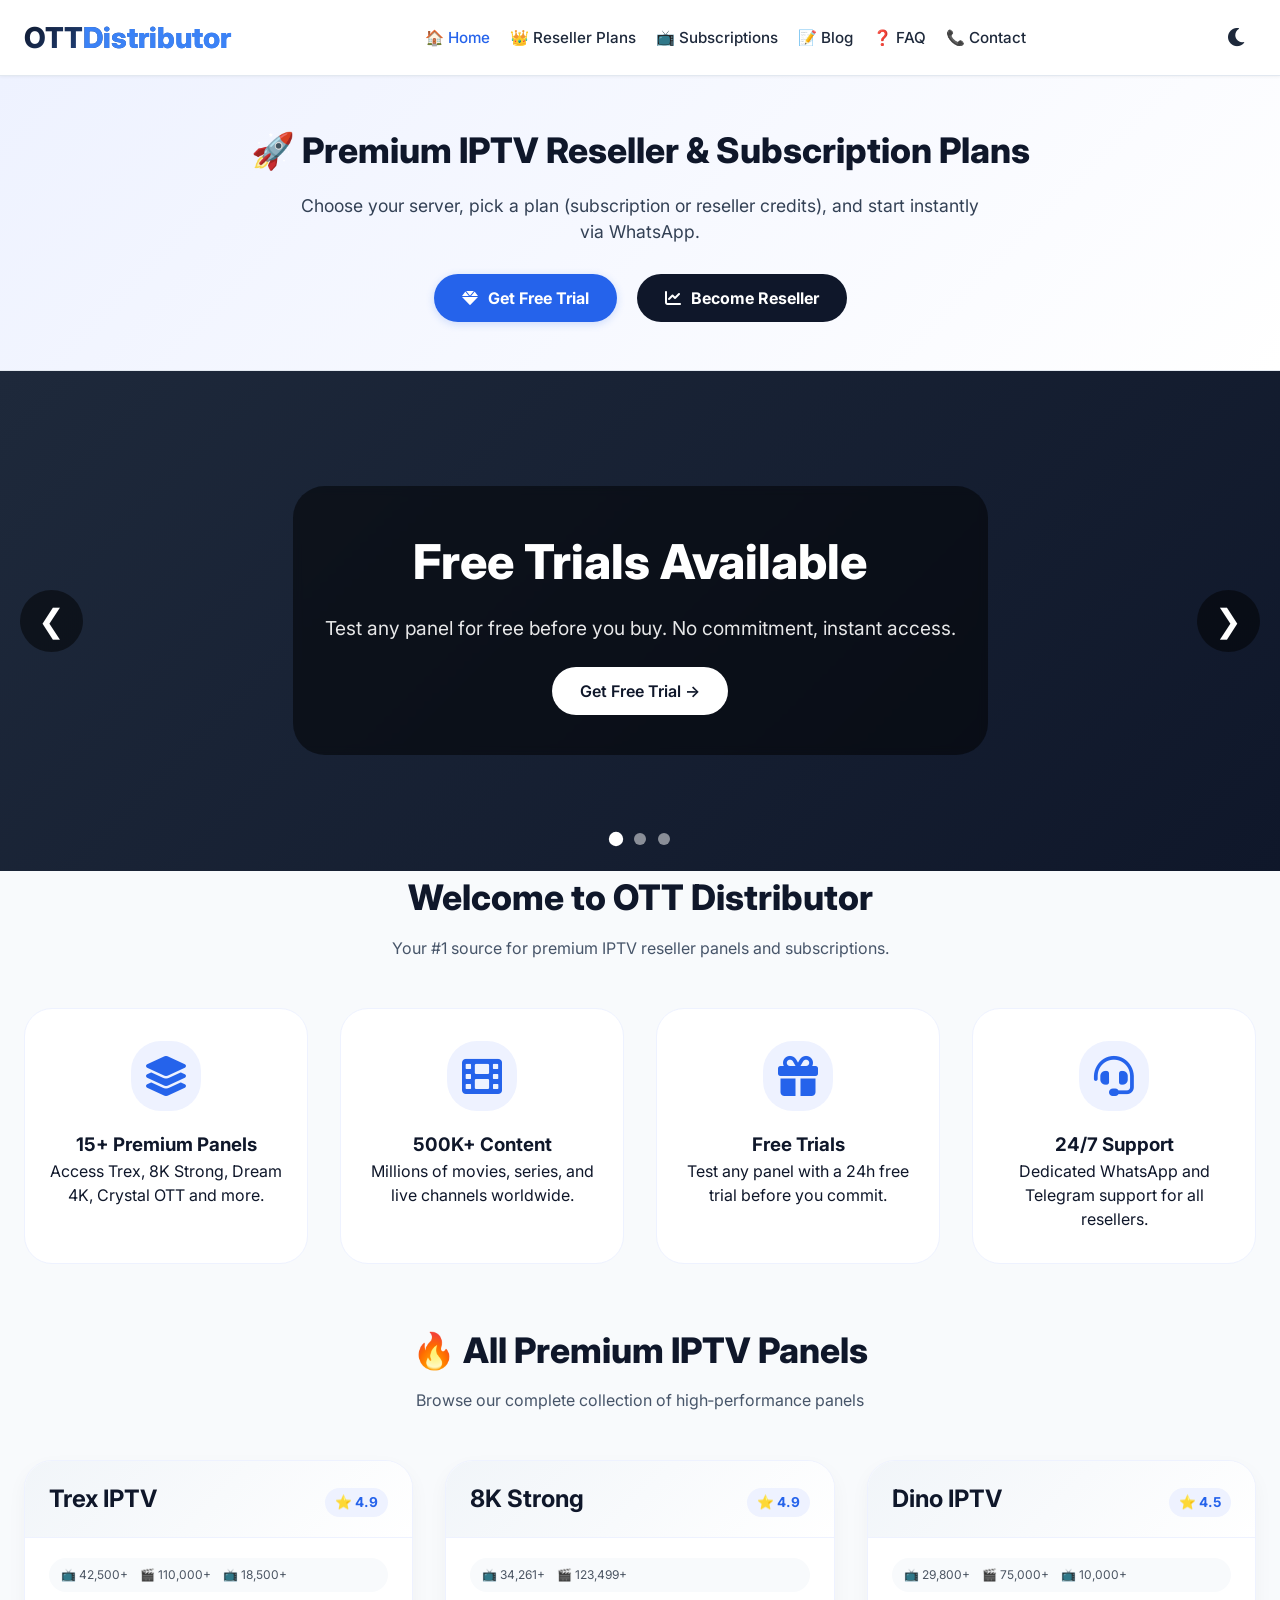
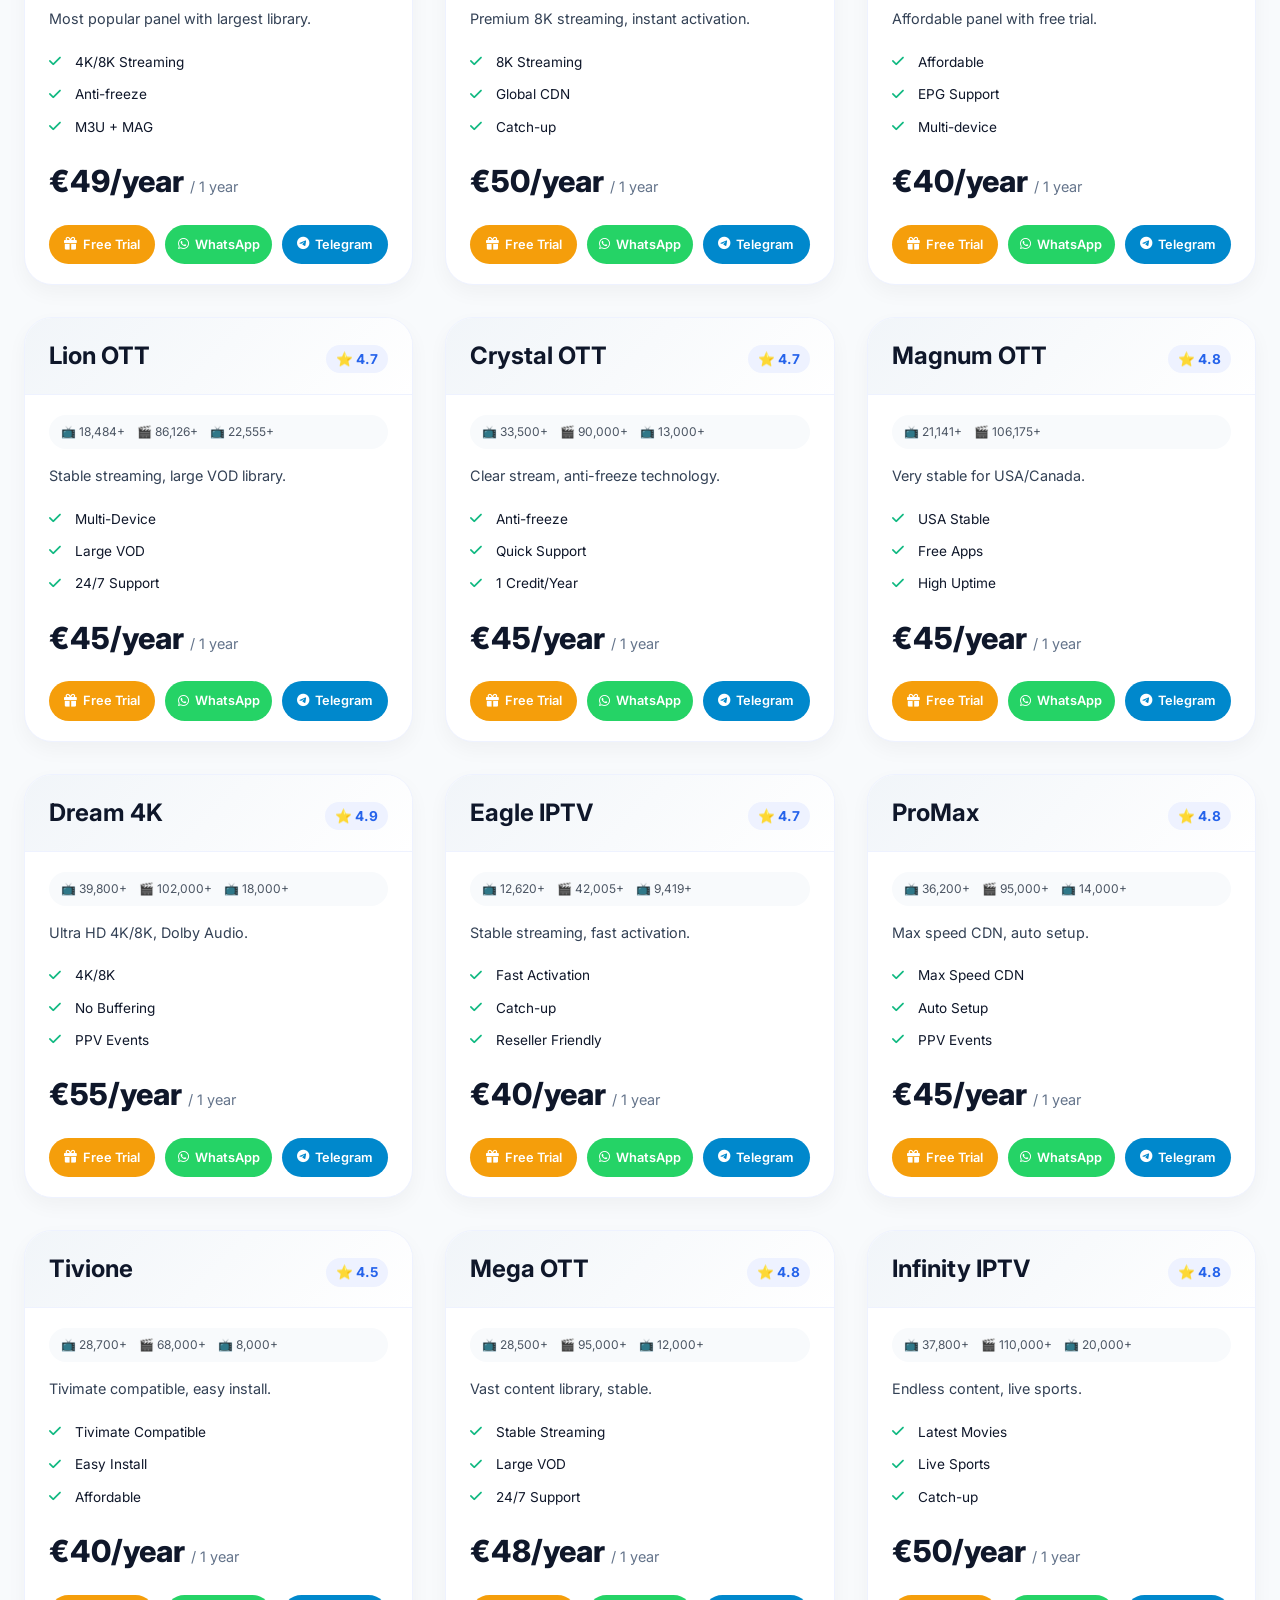
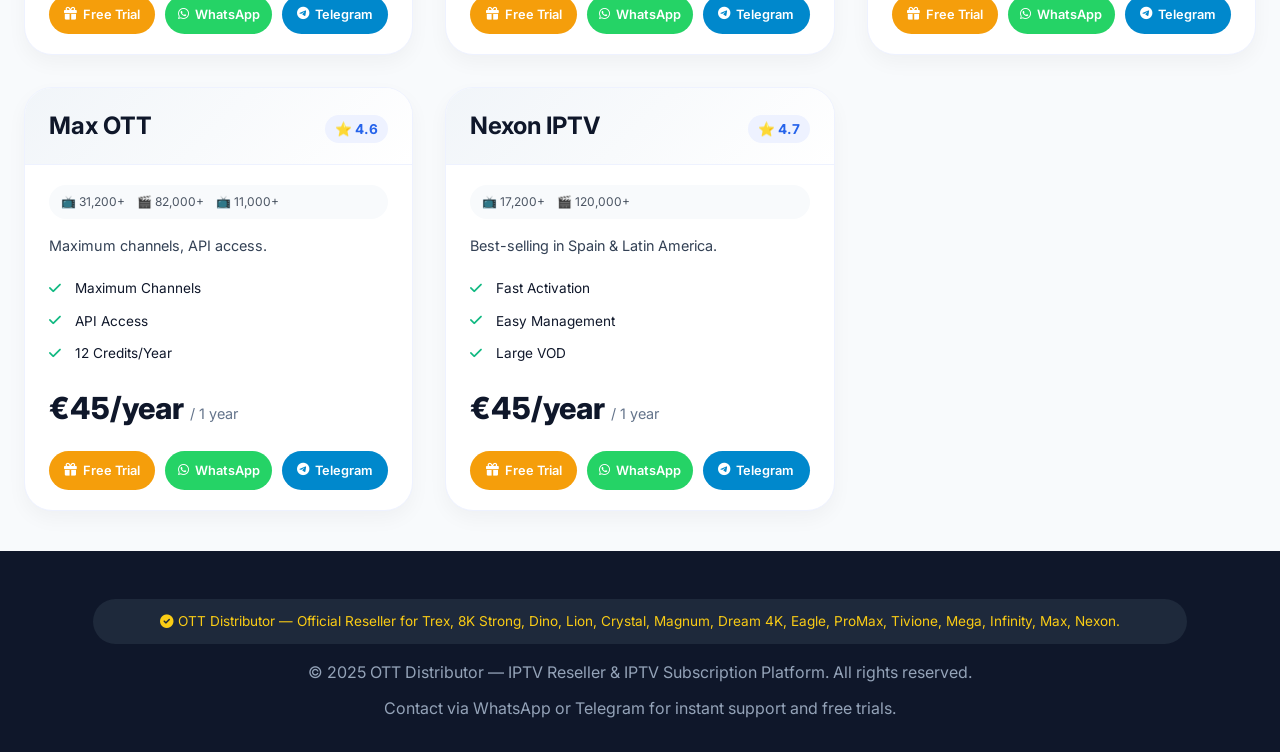
==== commit 56ea3aa2: "Update index.html" ====
--- a/index.html
+++ b/index.html
@@ -67,9 +67,11 @@
     <div class="feature-card"><div class="feature-icon"><i class="fas fa-gift"></i></div><h3>Free Trials</h3><p>Test any panel with a 24h free trial before you commit.</p></div>
     <div class="feature-card"><div class="feature-icon"><i class="fas fa-headset"></i></div><h3>24/7 Support</h3><p>Dedicated WhatsApp and Telegram support for all resellers.</p></div>
   </div>
-  <h2 class="section-title">🔥 Popular Panels</h2>
-  <p class="section-sub">Most requested panels by our resellers</p>
-  <div class="panels-grid" id="featuredPanelsGrid"></div>
+
+  <!-- ALL PRODUCTS SECTION - DISPLAYS ALL PANELS -->
+  <h2 class="section-title">🔥 All Premium IPTV Panels</h2>
+  <p class="section-sub">Browse our complete collection of high‑performance panels</p>
+  <div class="panels-grid" id="allPanelsGrid"></div>
 </div>
 
 <footer>
@@ -77,5 +79,22 @@
   <p>© 2025 OTT Distributor — IPTV Reseller & IPTV Subscription Platform. All rights reserved.</p>
   <p style="margin-top:12px;">Contact via WhatsApp or Telegram for instant support and free trials.</p>
 </footer>
+
+<script src="panels-data.js"></script>
+<script>
+  // Function to create subscription card (same as subscription.html)
+  function createSubscriptionCard(p) {
+    const trialMsg = `Hello, I would like to request a FREE TRIAL for ${p.name}. Please provide access. Thank you!`;
+    return `<div class="panel-card"><div class="card-header"><h3>${p.name} <span class="rating">⭐ ${p.rating}</span></h3></div><div class="card-body"><div class="stats"><span>📺 ${p.channels}</span><span>🎬 ${p.movies}</span>${p.series !== "0" ? `<span>📺 ${p.series}</span>` : ''}</div><div class="description">${p.description}</div><ul class="features">${p.features.map(f => `<li><i class="fas fa-check"></i> ${f}</li>`).join('')}</ul><div class="price">${p.subPrice} <small>/ 1 year</small></div><div class="btn-group"><a href="https://wa.me/212670969192?text=${encodeURIComponent(trialMsg)}" target="_blank" class="btn-trial"><i class="fas fa-gift"></i> Free Trial</a><a href="https://wa.me/212670969192?text=Hello%2C%20I%20want%20to%20subscribe%20to%20${encodeURIComponent(p.name)}%20for%20${encodeURIComponent(p.subPrice)}.%20Please%20send%20payment%20details." target="_blank" class="btn-wa"><i class="fab fa-whatsapp"></i> WhatsApp</a><a href="https://t.me/OTTDistributor?text=Hello%2C%20I%20want%20to%20subscribe%20to%20${encodeURIComponent(p.name)}%20for%20${encodeURIComponent(p.subPrice)}." target="_blank" class="btn-tg"><i class="fab fa-telegram"></i> Telegram</a></div></div></div>`;
+  }
+
+  // Render all panels on homepage
+  const allPanelsGrid = document.getElementById('allPanelsGrid');
+  if (allPanelsGrid && typeof panels !== 'undefined') {
+    allPanelsGrid.innerHTML = panels.map(p => createSubscriptionCard(p)).join('');
+  } else if (allPanelsGrid) {
+    allPanelsGrid.innerHTML = '<p>Loading panels data...</p>';
+  }
+</script>
 </body>
 </html>
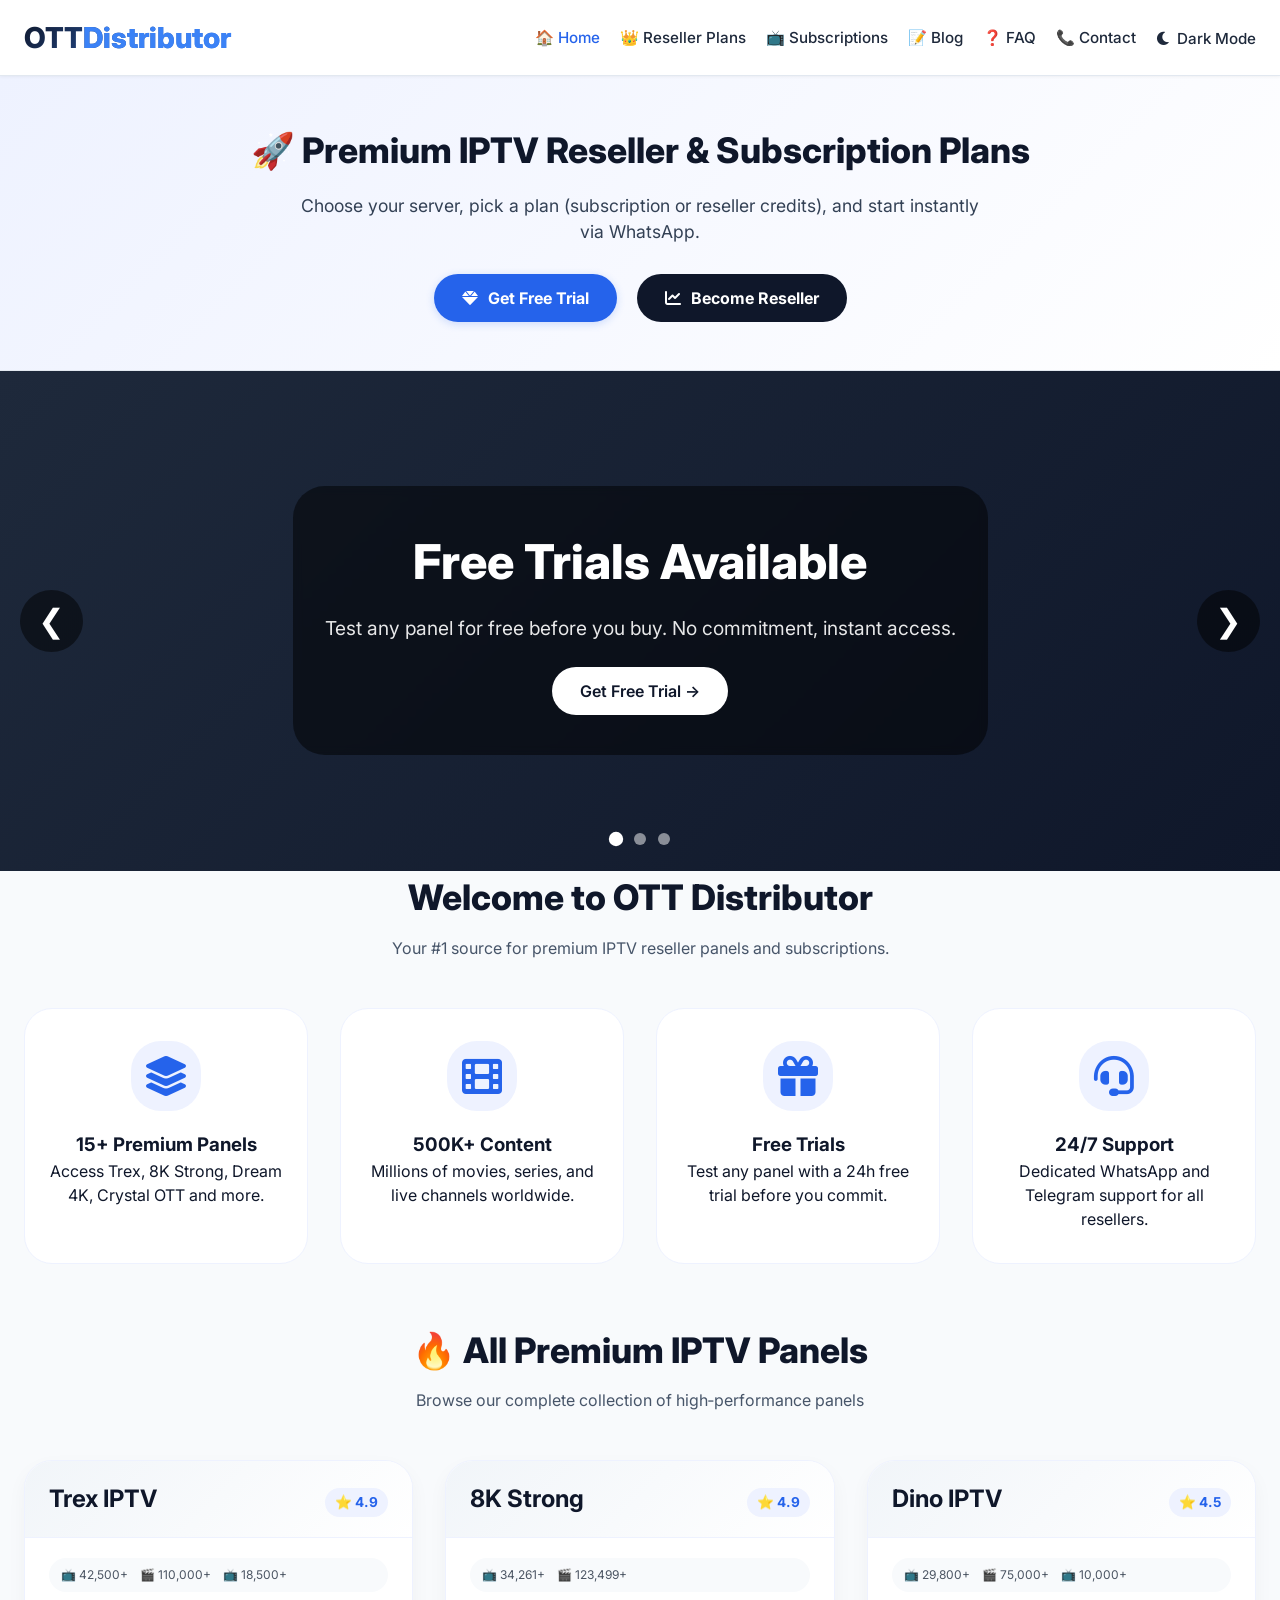
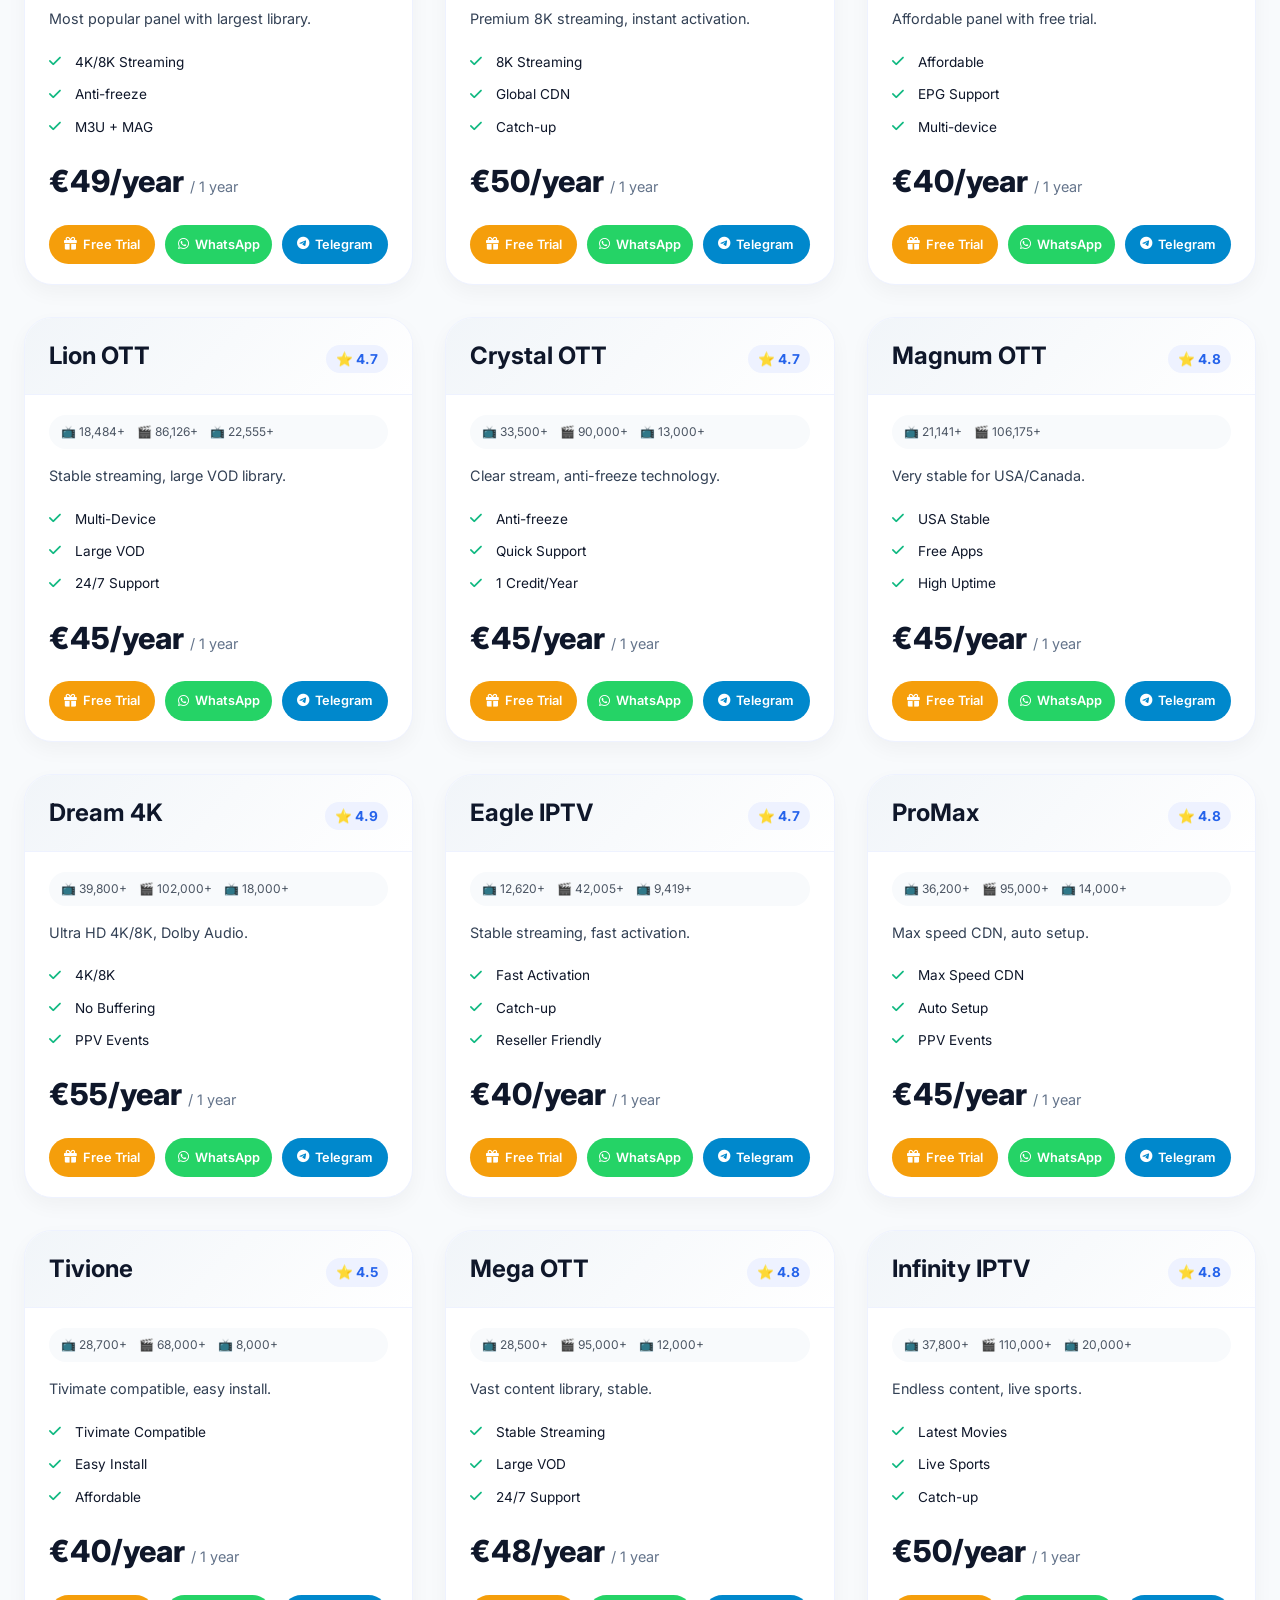
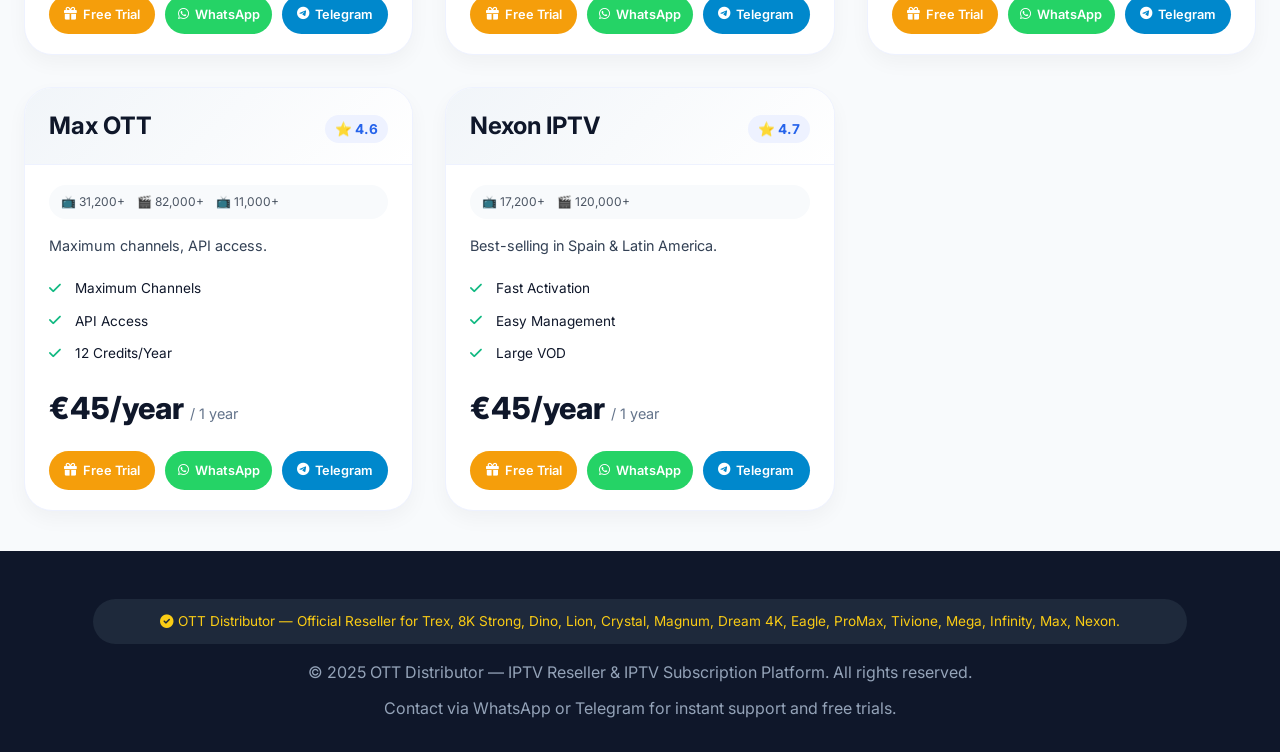
==== commit ac2132a3: "Update index.html" ====
--- a/index.html
+++ b/index.html
@@ -3,7 +3,7 @@
 <head>
   <meta charset="UTF-8">
   <meta name="viewport" content="width=device-width, initial-scale=1.0, viewport-fit=cover">
-  <title>OTT Distributor | Home - Premium IPTV Reseller</title>
+  <title>OTT Distributor | Premium IPTV Reseller & Subscriptions</title>
   <meta name="description" content="OTT Distributor: #1 IPTV Reseller Platform. Trex, 8K Strong, Dream 4K & more. Free trials, wholesale credits, 24/7 support.">
   <meta name="keywords" content="OTT distributor, IPTV reseller, IPTV subscriptions, wholesale credits">
   <link rel="canonical" href="https://ottdistributor.net/">
@@ -14,10 +14,568 @@
   <meta name="twitter:card" content="summary_large_image">
   <link href="https://fonts.googleapis.com/css2?family=Inter:opsz,wght@14..32,300;400;500;600;700;800&display=swap" rel="stylesheet">
   <link rel="stylesheet" href="https://cdnjs.cloudflare.com/ajax/libs/font-awesome/6.0.0-beta3/css/all.min.css">
-  <link rel="stylesheet" href="style.css">
-  <script src="script.js" defer></script>
+  <style>
+    /* ========== GLOBAL STYLES ========== */
+    * {
+      margin: 0;
+      padding: 0;
+      box-sizing: border-box;
+    }
+
+    body {
+      font-family: 'Inter', sans-serif;
+      background: #f8fafc;
+      color: #0f172a;
+      line-height: 1.5;
+      transition: background 0.3s, color 0.3s;
+    }
+
+    body.dark-mode {
+      background: #0f172a;
+      color: #e2e8f0;
+    }
+
+    .container {
+      max-width: 1400px;
+      margin: 0 auto;
+      padding: 0 24px;
+    }
+
+    /* ========== HEADER & NAVIGATION ========== */
+    .header {
+      background: white;
+      box-shadow: 0 1px 3px rgba(0,0,0,0.05);
+      position: sticky;
+      top: 0;
+      z-index: 100;
+      border-bottom: 1px solid #e2e8f0;
+      transition: background 0.3s, border-color 0.3s;
+    }
+
+    body.dark-mode .header {
+      background: #1e293b;
+      border-bottom-color: #334155;
+    }
+
+    .nav {
+      display: flex;
+      justify-content: space-between;
+      align-items: center;
+      padding: 16px 24px;
+      max-width: 1400px;
+      margin: 0 auto;
+      flex-wrap: wrap;
+      gap: 16px;
+      position: relative;
+    }
+
+    .logo {
+      font-size: 1.8rem;
+      font-weight: 800;
+      background: linear-gradient(135deg, #0f172a, #3b82f6);
+      -webkit-background-clip: text;
+      background-clip: text;
+      color: transparent;
+      text-decoration: none;
+    }
+
+    body.dark-mode .logo {
+      background: linear-gradient(135deg, #e2e8f0, #60a5fa);
+      -webkit-background-clip: text;
+      background-clip: text;
+    }
+
+    /* Desktop navigation menu */
+    .nav-menu {
+      display: flex;
+      gap: 20px;
+      list-style: none;
+      flex-wrap: wrap;
+      align-items: center;
+    }
+
+    .nav-menu a, .dark-mode-toggle {
+      text-decoration: none;
+      color: #1e293b;
+      font-weight: 500;
+      transition: color 0.2s;
+      font-size: 0.95rem;
+      cursor: pointer;
+      background: none;
+      border: none;
+    }
+
+    body.dark-mode .nav-menu a,
+    body.dark-mode .dark-mode-toggle {
+      color: #cbd5e1;
+    }
+
+    .nav-menu a:hover,
+    .nav-menu a.active,
+    .dark-mode-toggle:hover {
+      color: #2563eb;
+    }
+
+    /* Dark mode toggle button (same style as a link) */
+    .dark-mode-toggle {
+      display: inline-flex;
+      align-items: center;
+      gap: 6px;
+      font-family: inherit;
+    }
+
+    /* Mobile menu button */
+    .mobile-menu-btn {
+      display: none;
+      background: none;
+      border: none;
+      font-size: 1.5rem;
+      cursor: pointer;
+      color: #1e293b;
+    }
+
+    body.dark-mode .mobile-menu-btn {
+      color: #cbd5e1;
+    }
+
+    /* Mobile slide-out menu */
+    .mobile-menu-overlay {
+      position: fixed;
+      top: 0;
+      left: -100%;
+      width: 80%;
+      max-width: 320px;
+      height: 100%;
+      background: white;
+      z-index: 200;
+      transition: left 0.3s ease;
+      box-shadow: 2px 0 10px rgba(0,0,0,0.1);
+      padding: 80px 24px 24px;
+      display: flex;
+      flex-direction: column;
+      gap: 24px;
+    }
+
+    body.dark-mode .mobile-menu-overlay {
+      background: #1e293b;
+    }
+
+    .mobile-menu-overlay.active {
+      left: 0;
+    }
+
+    .mobile-menu-overlay a,
+    .mobile-menu-overlay .dark-mode-toggle {
+      text-decoration: none;
+      color: #1e293b;
+      font-size: 1.1rem;
+      font-weight: 500;
+      padding: 8px 0;
+      display: block;
+      background: none;
+      border: none;
+      text-align: left;
+      cursor: pointer;
+      font-family: inherit;
+    }
+
+    body.dark-mode .mobile-menu-overlay a,
+    body.dark-mode .mobile-menu-overlay .dark-mode-toggle {
+      color: #cbd5e1;
+    }
+
+    .mobile-menu-overlay a.active {
+      color: #2563eb;
+    }
+
+    /* Backdrop when menu is open */
+    .menu-backdrop {
+      position: fixed;
+      top: 0;
+      left: 0;
+      width: 100%;
+      height: 100%;
+      background: rgba(0,0,0,0.5);
+      z-index: 150;
+      display: none;
+    }
+
+    .menu-backdrop.active {
+      display: block;
+    }
+
+    /* Responsive */
+    @media (max-width: 768px) {
+      .mobile-menu-btn {
+        display: block;
+      }
+      .nav-menu {
+        display: none;
+      }
+    }
+
+    @media (min-width: 769px) {
+      .mobile-menu-overlay,
+      .menu-backdrop {
+        display: none;
+      }
+    }
+
+    /* ========== REST OF THE STYLES (info-banner, slideshow, panels, etc.) ========== */
+    /* (Keep all your existing styles for these sections – they are unchanged) */
+    .info-banner {
+      background: linear-gradient(135deg, #eef2ff, #ffffff, #e0e7ff);
+      background-size: 200% 200%;
+      animation: gradientShift 8s ease infinite;
+      text-align: center;
+      padding: 48px 24px;
+      border-bottom: 1px solid #e2e8f0;
+    }
+    body.dark-mode .info-banner {
+      background: linear-gradient(135deg, #1e293b, #0f172a, #1e293b);
+      border-bottom-color: #334155;
+    }
+    @keyframes gradientShift {
+      0% { background-position: 0% 50%; }
+      50% { background-position: 100% 50%; }
+      100% { background-position: 0% 50%; }
+    }
+    .info-banner h2 {
+      font-size: 2.2rem;
+      font-weight: 800;
+      margin-bottom: 16px;
+      color: #0f172a;
+    }
+    body.dark-mode .info-banner h2 {
+      color: #f1f5f9;
+    }
+    .info-banner p {
+      font-size: 1.1rem;
+      color: #334155;
+      max-width: 700px;
+      margin: 0 auto 28px;
+    }
+    body.dark-mode .info-banner p {
+      color: #94a3b8;
+    }
+    .banner-buttons {
+      display: flex;
+      gap: 20px;
+      justify-content: center;
+      flex-wrap: wrap;
+    }
+    .btn-primary, .btn-secondary, .btn-outline {
+      padding: 12px 28px;
+      border-radius: 40px;
+      font-weight: 700;
+      font-size: 1rem;
+      cursor: pointer;
+      transition: transform 0.2s, background 0.2s;
+      border: none;
+      display: inline-flex;
+      align-items: center;
+      gap: 10px;
+      text-decoration: none;
+    }
+    .btn-primary {
+      background: #2563eb;
+      color: white;
+      box-shadow: 0 2px 8px rgba(37,99,235,0.2);
+    }
+    .btn-primary:hover { background: #1d4ed8; transform: translateY(-2px); }
+    .btn-secondary {
+      background: #0f172a;
+      color: white;
+    }
+    .btn-secondary:hover { background: #1e293b; transform: translateY(-2px); }
+    .btn-outline {
+      background: transparent;
+      border: 1.5px solid #2563eb;
+      color: #2563eb;
+    }
+    .btn-outline:hover { background: #2563eb; color: white; transform: translateY(-2px); }
+    body.dark-mode .btn-secondary {
+      background: #334155;
+      color: white;
+    }
+    body.dark-mode .btn-secondary:hover {
+      background: #475569;
+    }
+
+    .hero-slideshow {
+      position: relative;
+      width: 100%;
+      height: 500px;
+      overflow: hidden;
+      background: #0f172a;
+    }
+    .slide-hero {
+      position: absolute;
+      top: 0;
+      left: 0;
+      width: 100%;
+      height: 100%;
+      opacity: 0;
+      transition: opacity 0.8s ease-in-out;
+      display: flex;
+      align-items: center;
+      justify-content: center;
+      text-align: center;
+      color: white;
+      background-size: cover;
+      background-position: center;
+    }
+    .slide-hero.active { opacity: 1; z-index: 2; }
+    .slide-content {
+      max-width: 800px;
+      padding: 0 24px;
+      background: rgba(0,0,0,0.5);
+      backdrop-filter: blur(4px);
+      border-radius: 32px;
+      padding: 40px 32px;
+    }
+    .slide-content h2 { font-size: 3rem; font-weight: 800; margin-bottom: 16px; }
+    .slide-content p { font-size: 1.2rem; margin-bottom: 24px; opacity: 0.9; }
+    .slide-content .btn-light {
+      background: white;
+      color: #0f172a;
+      padding: 12px 28px;
+      border-radius: 40px;
+      text-decoration: none;
+      font-weight: 600;
+      display: inline-block;
+      transition: transform 0.2s;
+    }
+    .slide-content .btn-light:hover { transform: translateY(-3px); background: #f1f5f9; }
+    .prev-slide, .next-slide {
+      position: absolute;
+      top: 50%;
+      transform: translateY(-50%);
+      background: rgba(0,0,0,0.5);
+      color: white;
+      border: none;
+      font-size: 2rem;
+      padding: 12px 18px;
+      cursor: pointer;
+      z-index: 10;
+      border-radius: 50%;
+      transition: 0.2s;
+    }
+    .prev-slide { left: 20px; }
+    .next-slide { right: 20px; }
+    .prev-slide:hover, .next-slide:hover { background: rgba(0,0,0,0.8); }
+    .dots-hero {
+      position: absolute;
+      bottom: 20px;
+      left: 0;
+      right: 0;
+      text-align: center;
+      z-index: 10;
+    }
+    .dot-hero {
+      display: inline-block;
+      width: 12px;
+      height: 12px;
+      margin: 0 6px;
+      background: rgba(255,255,255,0.5);
+      border-radius: 50%;
+      cursor: pointer;
+      transition: 0.2s;
+    }
+    .dot-hero.active { background: white; transform: scale(1.2); }
+
+    .section-title {
+      font-size: 2.2rem;
+      font-weight: 800;
+      margin-bottom: 12px;
+      text-align: center;
+    }
+    .section-sub {
+      text-align: center;
+      color: #475569;
+      margin-bottom: 48px;
+    }
+    body.dark-mode .section-sub {
+      color: #94a3b8;
+    }
+
+    .features-grid {
+      display: grid;
+      grid-template-columns: repeat(auto-fit, minmax(240px, 1fr));
+      gap: 32px;
+      margin-bottom: 60px;
+    }
+    .feature-card {
+      background: white;
+      border-radius: 28px;
+      padding: 32px 24px;
+      text-align: center;
+      border: 1px solid #eef2ff;
+      transition: transform 0.2s;
+    }
+    body.dark-mode .feature-card {
+      background: #1e293b;
+      border-color: #334155;
+    }
+    .feature-card:hover { transform: translateY(-5px); }
+    .feature-icon {
+      font-size: 2.5rem;
+      background: #eef2ff;
+      width: 70px;
+      height: 70px;
+      display: flex;
+      align-items: center;
+      justify-content: center;
+      border-radius: 30px;
+      margin: 0 auto 20px;
+      color: #2563eb;
+    }
+    body.dark-mode .feature-icon {
+      background: #334155;
+      color: #60a5fa;
+    }
+
+    .panels-grid {
+      display: grid;
+      grid-template-columns: repeat(auto-fill, minmax(320px, 1fr));
+      gap: 32px;
+      margin: 40px 0;
+    }
+    .panel-card {
+      background: white;
+      border-radius: 28px;
+      overflow: hidden;
+      box-shadow: 0 8px 20px rgba(0,0,0,0.04);
+      transition: transform 0.2s, box-shadow 0.2s;
+      border: 1px solid #eef2ff;
+    }
+    body.dark-mode .panel-card {
+      background: #1e293b;
+      border-color: #334155;
+    }
+    .panel-card:hover { transform: translateY(-6px); box-shadow: 0 20px 30px -12px rgba(0,0,0,0.12); }
+    .card-header {
+      background: linear-gradient(135deg, #f1f5f9, #ffffff);
+      padding: 20px 24px;
+      border-bottom: 1px solid #eef2ff;
+    }
+    body.dark-mode .card-header {
+      background: #2d3748;
+      border-bottom-color: #475569;
+    }
+    .card-header h3 {
+      font-size: 1.5rem;
+      font-weight: 700;
+      display: flex;
+      justify-content: space-between;
+      align-items: baseline;
+      flex-wrap: wrap;
+    }
+    .rating {
+      font-size: 0.85rem;
+      background: #eef2ff;
+      padding: 4px 10px;
+      border-radius: 30px;
+      color: #2563eb;
+    }
+    body.dark-mode .rating {
+      background: #334155;
+      color: #60a5fa;
+    }
+    .card-body { padding: 20px 24px; }
+    .description { color: #334155; margin-bottom: 16px; font-size: 0.9rem; }
+    body.dark-mode .description { color: #cbd5e1; }
+    .stats {
+      display: flex;
+      flex-wrap: wrap;
+      gap: 12px;
+      font-size: 0.75rem;
+      color: #4b5563;
+      margin-bottom: 16px;
+      background: #f8fafc;
+      padding: 8px 12px;
+      border-radius: 20px;
+    }
+    body.dark-mode .stats {
+      background: #0f172a;
+      color: #94a3b8;
+    }
+    .price {
+      font-size: 1.9rem;
+      font-weight: 800;
+      color: #0f172a;
+      margin: 12px 0;
+    }
+    body.dark-mode .price { color: #facc15; }
+    .price small { font-size: 0.9rem; font-weight: 400; color: #64748b; }
+    .features { list-style: none; margin: 16px 0; }
+    .features li { padding: 6px 0; font-size: 0.85rem; display: flex; align-items: center; gap: 8px; }
+    .features li i.fa-check { color: #10b981; width: 18px; }
+    .btn-group {
+      display: flex;
+      flex-wrap: wrap;
+      gap: 10px;
+      margin-top: 20px;
+    }
+    .btn-wa, .btn-tg, .btn-trial {
+      flex: 1;
+      min-width: 90px;
+      padding: 10px 12px;
+      border-radius: 40px;
+      font-weight: 600;
+      font-size: 0.8rem;
+      text-align: center;
+      text-decoration: none;
+      display: inline-flex;
+      align-items: center;
+      justify-content: center;
+      gap: 6px;
+      transition: transform 0.2s;
+      cursor: pointer;
+      border: none;
+    }
+    .btn-wa { background: #25D366; color: white; }
+    .btn-tg { background: #0088cc; color: white; }
+    .btn-trial { background: #f59e0b; color: white; }
+    .btn-wa:hover, .btn-tg:hover, .btn-trial:hover { transform: translateY(-2px); opacity: 0.9; }
+
+    footer {
+      background: #0f172a;
+      color: #94a3b8;
+      text-align: center;
+      padding: 32px;
+      margin-top: 40px;
+    }
+    body.dark-mode footer {
+      background: #020617;
+    }
+    .official-text {
+      background: #1e293b;
+      padding: 12px;
+      border-radius: 40px;
+      margin: 16px auto;
+      max-width: 90%;
+      font-size: 0.85rem;
+      color: #facc15;
+    }
+    body.dark-mode .official-text {
+      background: #334155;
+    }
+
+    @media (max-width: 768px) {
+      .info-banner h2 { font-size: 1.6rem; }
+      .hero-slideshow { height: 450px; }
+      .slide-content h2 { font-size: 1.8rem; }
+      .slide-content p { font-size: 1rem; }
+      .prev-slide, .next-slide { font-size: 1.5rem; padding: 8px 12px; }
+      .panels-grid { grid-template-columns: 1fr; }
+      .btn-group { flex-direction: column; }
+      .btn-wa, .btn-tg, .btn-trial { width: 100%; }
+    }
+  </style>
 </head>
 <body>
+
 <header class="header">
   <div class="nav">
     <a href="index.html" class="logo">OTT<span style="color:#3b82f6;">Distributor</span></a>
@@ -29,10 +587,14 @@
       <li><a href="blog.html">📝 Blog</a></li>
       <li><a href="faq.html">❓ FAQ</a></li>
       <li><a href="contact.html">📞 Contact</a></li>
+      <!-- Dark mode toggle will be added by JavaScript as a list item -->
     </ul>
-    <button class="dark-mode-toggle" id="darkModeToggle"><i class="fas fa-moon"></i></button>
   </div>
 </header>
+
+<!-- Mobile menu overlay (populated by JS) -->
+<div id="mobileMenuOverlay" class="mobile-menu-overlay"></div>
+<div id="menuBackdrop" class="menu-backdrop"></div>
 
 <div class="info-banner">
   <h2>🚀 Premium IPTV Reseller & Subscription Plans</h2>
@@ -68,7 +630,6 @@
     <div class="feature-card"><div class="feature-icon"><i class="fas fa-headset"></i></div><h3>24/7 Support</h3><p>Dedicated WhatsApp and Telegram support for all resellers.</p></div>
   </div>
 
-  <!-- ALL PRODUCTS SECTION - DISPLAYS ALL PANELS -->
   <h2 class="section-title">🔥 All Premium IPTV Panels</h2>
   <p class="section-sub">Browse our complete collection of high‑performance panels</p>
   <div class="panels-grid" id="allPanelsGrid"></div>
@@ -82,19 +643,168 @@
 
 <script src="panels-data.js"></script>
 <script>
-  // Function to create subscription card (same as subscription.html)
-  function createSubscriptionCard(p) {
-    const trialMsg = `Hello, I would like to request a FREE TRIAL for ${p.name}. Please provide access. Thank you!`;
-    return `<div class="panel-card"><div class="card-header"><h3>${p.name} <span class="rating">⭐ ${p.rating}</span></h3></div><div class="card-body"><div class="stats"><span>📺 ${p.channels}</span><span>🎬 ${p.movies}</span>${p.series !== "0" ? `<span>📺 ${p.series}</span>` : ''}</div><div class="description">${p.description}</div><ul class="features">${p.features.map(f => `<li><i class="fas fa-check"></i> ${f}</li>`).join('')}</ul><div class="price">${p.subPrice} <small>/ 1 year</small></div><div class="btn-group"><a href="https://wa.me/212670969192?text=${encodeURIComponent(trialMsg)}" target="_blank" class="btn-trial"><i class="fas fa-gift"></i> Free Trial</a><a href="https://wa.me/212670969192?text=Hello%2C%20I%20want%20to%20subscribe%20to%20${encodeURIComponent(p.name)}%20for%20${encodeURIComponent(p.subPrice)}.%20Please%20send%20payment%20details." target="_blank" class="btn-wa"><i class="fab fa-whatsapp"></i> WhatsApp</a><a href="https://t.me/OTTDistributor?text=Hello%2C%20I%20want%20to%20subscribe%20to%20${encodeURIComponent(p.name)}%20for%20${encodeURIComponent(p.subPrice)}." target="_blank" class="btn-tg"><i class="fab fa-telegram"></i> Telegram</a></div></div></div>`;
+  // ========== CREATE SINGLE DARK MODE TOGGLE ==========
+  function initDarkMode() {
+    // Avoid duplicate
+    if (document.querySelector('.dark-mode-toggle')) return;
+
+    // Create the toggle button
+    const toggleBtn = document.createElement('button');
+    toggleBtn.className = 'dark-mode-toggle';
+    const icon = document.createElement('i');
+    const isDark = localStorage.getItem('darkMode') === 'true';
+    icon.className = isDark ? 'fas fa-sun' : 'fas fa-moon';
+    toggleBtn.appendChild(icon);
+    toggleBtn.appendChild(document.createTextNode(' Dark Mode'));
+
+    // Add to desktop nav menu
+    const navMenu = document.querySelector('.nav-menu');
+    if (navMenu) {
+      const li = document.createElement('li');
+      li.appendChild(toggleBtn);
+      navMenu.appendChild(li);
+    }
+
+    // Apply saved dark mode
+    if (isDark) {
+      document.body.classList.add('dark-mode');
+    }
+
+    // Toggle function
+    function toggleDarkMode() {
+      document.body.classList.toggle('dark-mode');
+      const darkModeOn = document.body.classList.contains('dark-mode');
+      localStorage.setItem('darkMode', darkModeOn);
+      const newIcon = darkModeOn ? 'fas fa-sun' : 'fas fa-moon';
+      // Update both desktop and any cloned mobile toggle
+      document.querySelectorAll('.dark-mode-toggle i').forEach(ic => ic.className = newIcon);
+    }
+
+    toggleBtn.addEventListener('click', toggleDarkMode);
+    return toggleBtn;
   }
 
-  // Render all panels on homepage
-  const allPanelsGrid = document.getElementById('allPanelsGrid');
-  if (allPanelsGrid && typeof panels !== 'undefined') {
-    allPanelsGrid.innerHTML = panels.map(p => createSubscriptionCard(p)).join('');
-  } else if (allPanelsGrid) {
-    allPanelsGrid.innerHTML = '<p>Loading panels data...</p>';
+  // ========== MOBILE MENU (clones the desktop menu including dark mode toggle) ==========
+  function initMobileMenu() {
+    const mobileBtn = document.getElementById('mobileMenuBtn');
+    if (!mobileBtn) return;
+
+    const overlay = document.getElementById('mobileMenuOverlay');
+    const backdrop = document.getElementById('menuBackdrop');
+    if (!overlay || !backdrop) return;
+
+    // Clone desktop nav menu items into mobile overlay
+    function updateMobileMenu() {
+      const desktopMenu = document.querySelector('.nav-menu');
+      if (!desktopMenu) return;
+      overlay.innerHTML = '';
+      const items = desktopMenu.querySelectorAll('li');
+      items.forEach(item => {
+        const clone = item.cloneNode(true);
+        overlay.appendChild(clone);
+      });
+      // Re-attach dark mode toggle event for the cloned button
+      const mobileToggle = overlay.querySelector('.dark-mode-toggle');
+      if (mobileToggle) {
+        mobileToggle.addEventListener('click', () => {
+          // Trigger the same toggle logic as desktop
+          document.body.classList.toggle('dark-mode');
+          const darkModeOn = document.body.classList.contains('dark-mode');
+          localStorage.setItem('darkMode', darkModeOn);
+          const newIcon = darkModeOn ? 'fas fa-sun' : 'fas fa-moon';
+          document.querySelectorAll('.dark-mode-toggle i').forEach(ic => ic.className = newIcon);
+        });
+      }
+    }
+
+    updateMobileMenu();
+
+    // Open/close menu
+    mobileBtn.addEventListener('click', () => {
+      overlay.classList.toggle('active');
+      backdrop.classList.toggle('active');
+    });
+
+    backdrop.addEventListener('click', () => {
+      overlay.classList.remove('active');
+      backdrop.classList.remove('active');
+    });
+
+    // Close when any link is clicked
+    overlay.addEventListener('click', (e) => {
+      if (e.target.tagName === 'A' || e.target.closest('.dark-mode-toggle')) {
+        overlay.classList.remove('active');
+        backdrop.classList.remove('active');
+      }
+    });
   }
+
+  // ========== HERO SLIDESHOW ==========
+  function initSlideshow() {
+    const slides = document.querySelectorAll('.slide-hero');
+    const dotsContainer = document.getElementById('dotsHero');
+    if (!slides.length || !dotsContainer) return;
+
+    let currentIndex = 0;
+    let autoInterval;
+
+    function createDots() {
+      dotsContainer.innerHTML = '';
+      slides.forEach((_, i) => {
+        const dot = document.createElement('span');
+        dot.classList.add('dot-hero');
+        if (i === currentIndex) dot.classList.add('active');
+        dot.addEventListener('click', () => goToSlide(i));
+        dotsContainer.appendChild(dot);
+      });
+    }
+
+    function goToSlide(index) {
+      slides.forEach((slide, i) => {
+        slide.classList.remove('active');
+        if (dotsContainer.children[i]) dotsContainer.children[i].classList.remove('active');
+      });
+      currentIndex = (index + slides.length) % slides.length;
+      slides[currentIndex].classList.add('active');
+      if (dotsContainer.children[currentIndex]) dotsContainer.children[currentIndex].classList.add('active');
+      resetAutoSlide();
+    }
+
+    function nextSlide() { goToSlide(currentIndex + 1); }
+    function prevSlide() { goToSlide(currentIndex - 1); }
+    function resetAutoSlide() {
+      if (autoInterval) clearInterval(autoInterval);
+      autoInterval = setInterval(() => nextSlide(), 6000);
+    }
+
+    const prevBtn = document.getElementById('prevSlide');
+    const nextBtn = document.getElementById('nextSlide');
+    if (prevBtn) prevBtn.addEventListener('click', () => { prevSlide(); resetAutoSlide(); });
+    if (nextBtn) nextBtn.addEventListener('click', () => { nextSlide(); resetAutoSlide(); });
+
+    createDots();
+    goToSlide(0);
+    resetAutoSlide();
+  }
+
+  // ========== RENDER PRODUCT GRID ==========
+  function renderProducts() {
+    const grid = document.getElementById('allPanelsGrid');
+    if (!grid || typeof panels === 'undefined') return;
+    function createCard(p) {
+      const trialMsg = `Hello, I would like to request a FREE TRIAL for ${p.name}. Please provide access. Thank you!`;
+      return `<div class="panel-card"><div class="card-header"><h3>${p.name} <span class="rating">⭐ ${p.rating}</span></h3></div><div class="card-body"><div class="stats"><span>📺 ${p.channels}</span><span>🎬 ${p.movies}</span>${p.series !== "0" ? `<span>📺 ${p.series}</span>` : ''}</div><div class="description">${p.description}</div><ul class="features">${p.features.map(f => `<li><i class="fas fa-check"></i> ${f}</li>`).join('')}</ul><div class="price">${p.subPrice} <small>/ 1 year</small></div><div class="btn-group"><a href="https://wa.me/212670969192?text=${encodeURIComponent(trialMsg)}" target="_blank" class="btn-trial"><i class="fas fa-gift"></i> Free Trial</a><a href="https://wa.me/212670969192?text=Hello%2C%20I%20want%20to%20subscribe%20to%20${encodeURIComponent(p.name)}%20for%20${encodeURIComponent(p.subPrice)}.%20Please%20send%20payment%20details." target="_blank" class="btn-wa"><i class="fab fa-whatsapp"></i> WhatsApp</a><a href="https://t.me/OTTDistributor?text=Hello%2C%20I%20want%20to%20subscribe%20to%20${encodeURIComponent(p.name)}%20for%20${encodeURIComponent(p.subPrice)}." target="_blank" class="btn-tg"><i class="fab fa-telegram"></i> Telegram</a></div></div></div>`;
+    }
+    grid.innerHTML = panels.map(p => createCard(p)).join('');
+  }
+
+  // Initialize everything after DOM
+  document.addEventListener('DOMContentLoaded', () => {
+    initDarkMode();
+    initMobileMenu();
+    initSlideshow();
+    renderProducts();
+  });
 </script>
 </body>
 </html>
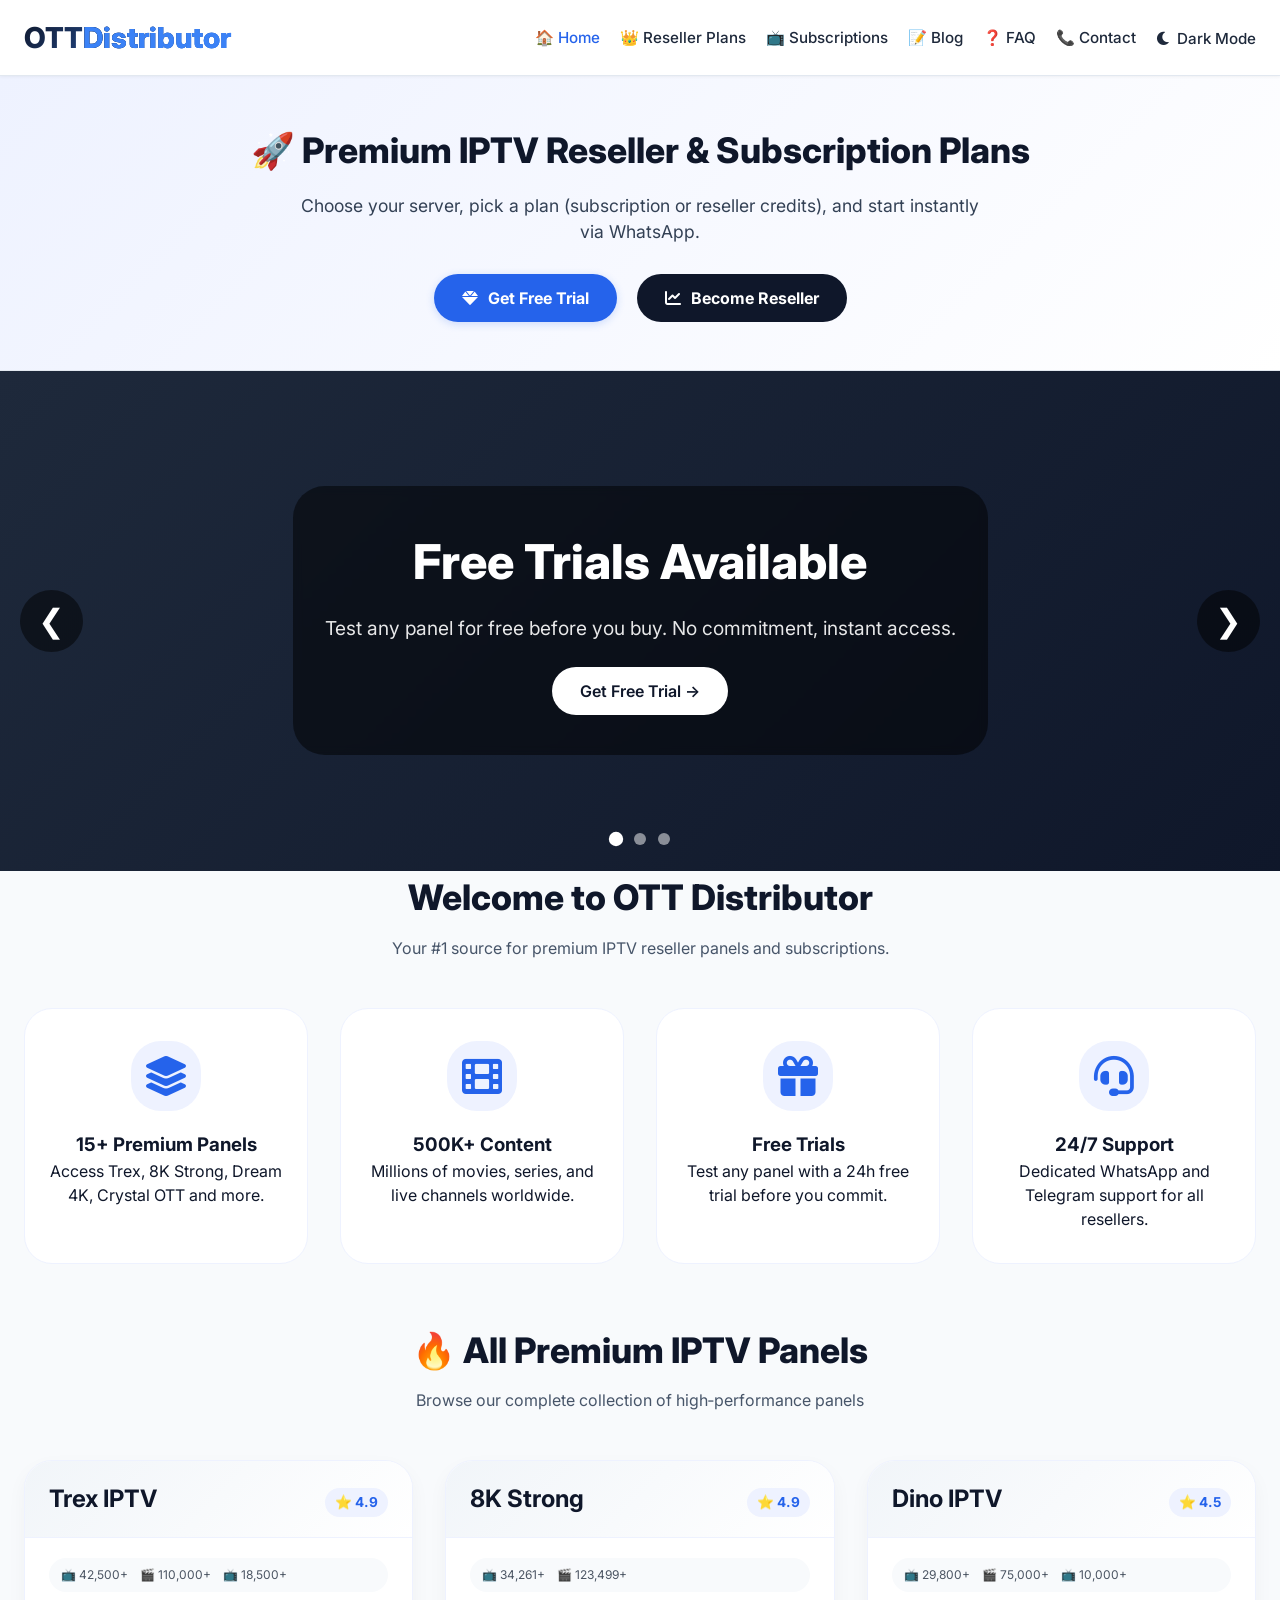
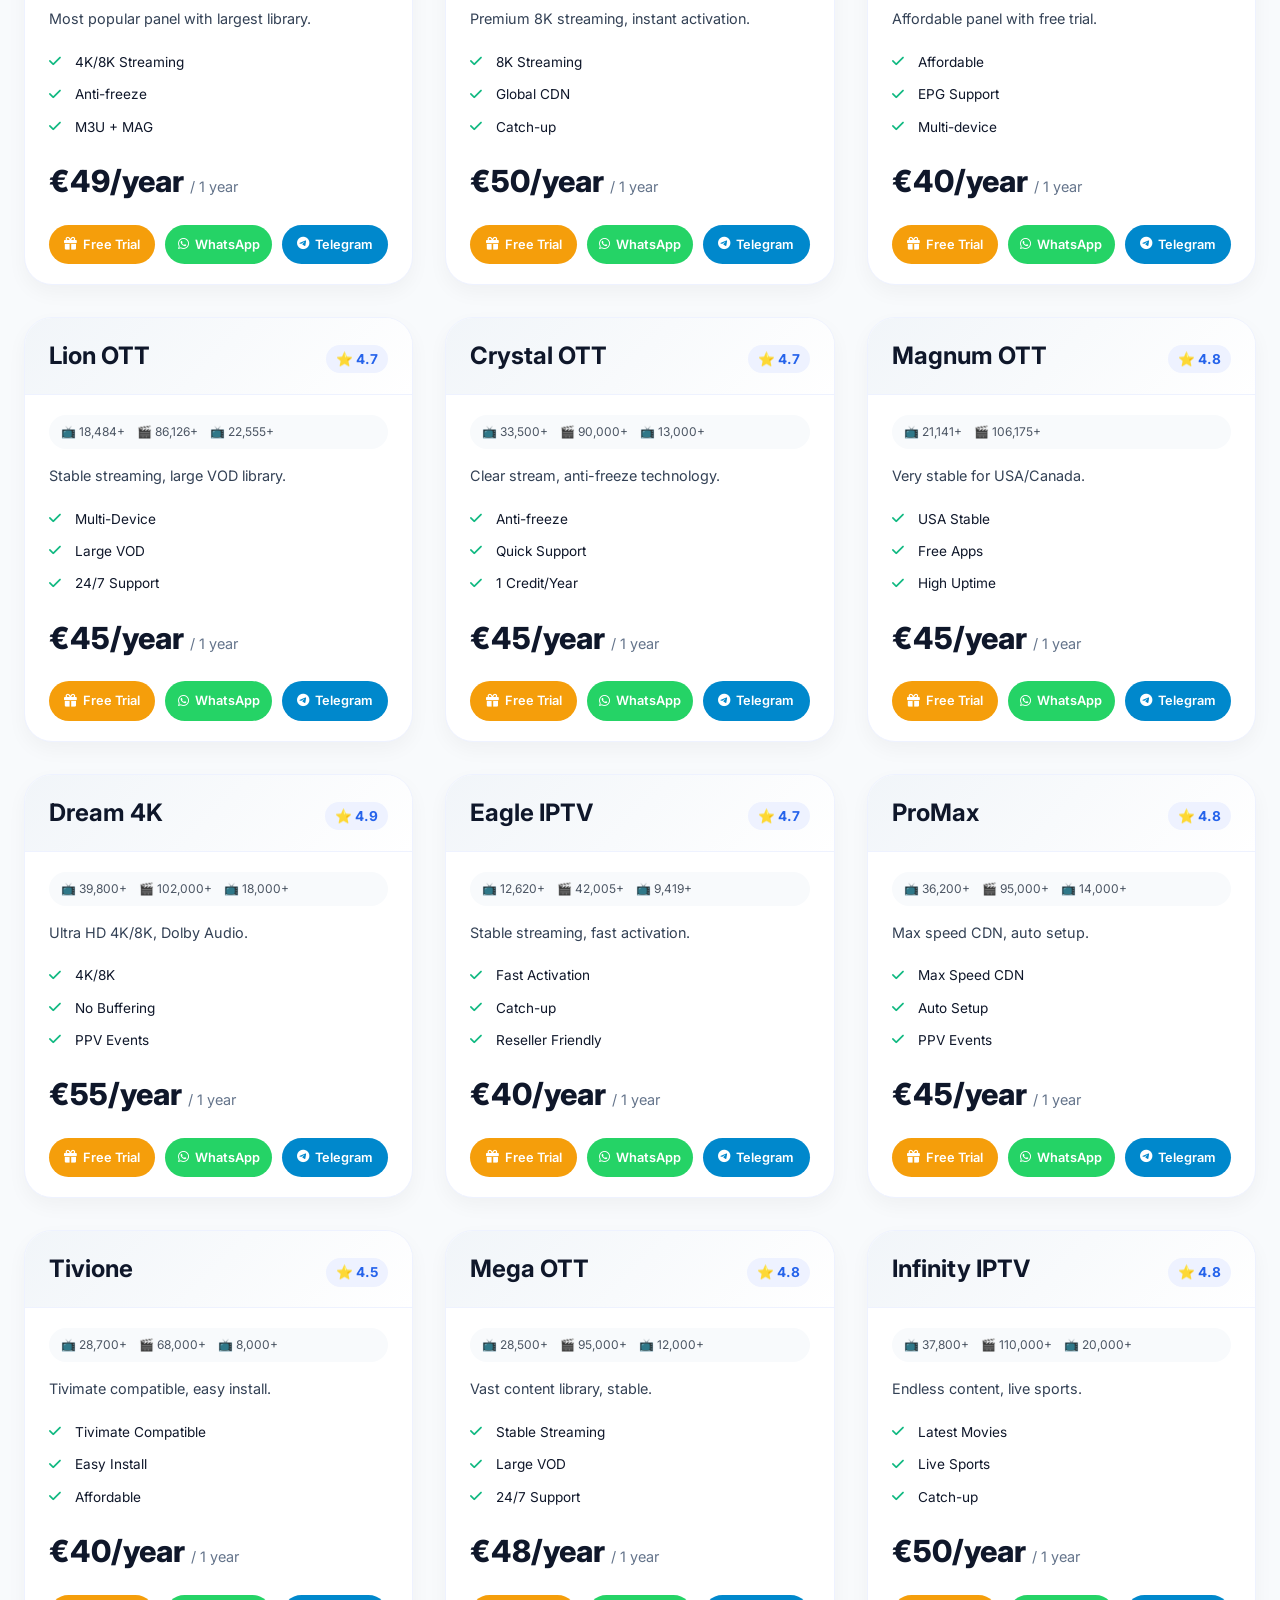
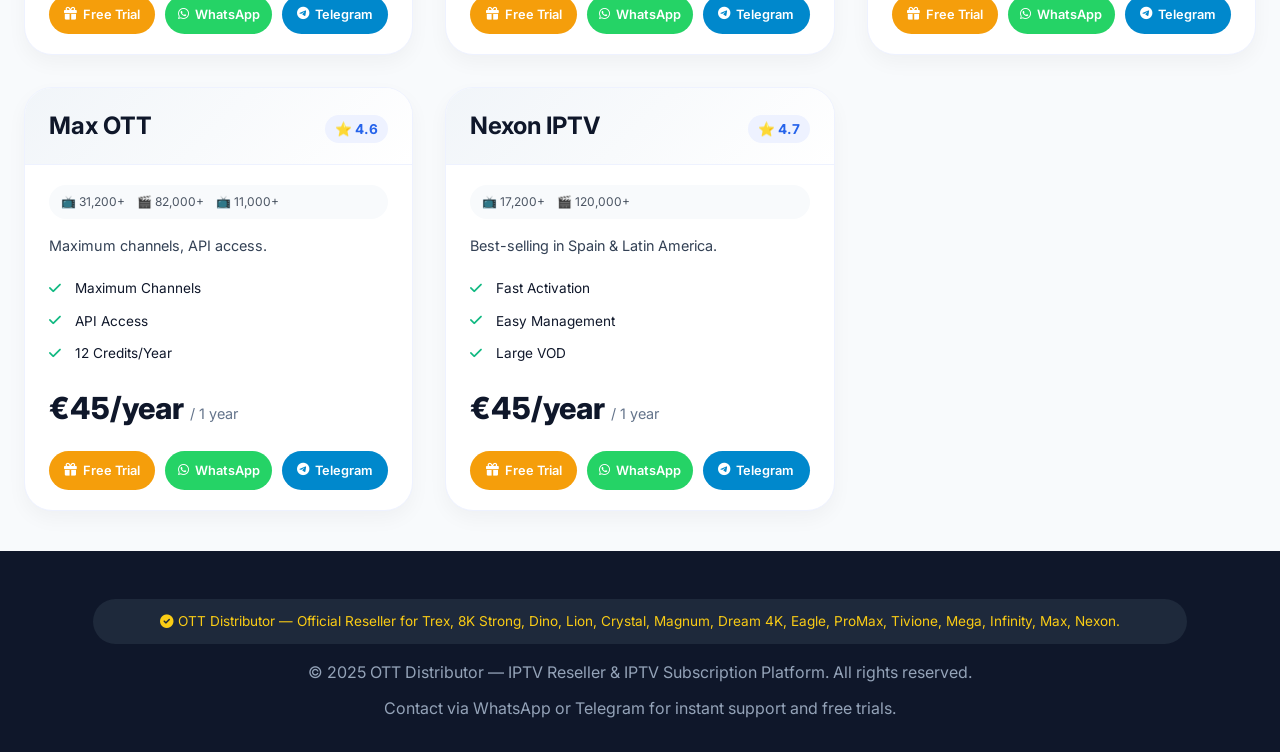
==== commit 4e817faa: "Update index.html" ====
--- a/index.html
+++ b/index.html
@@ -3,12 +3,14 @@
 <head>
   <meta charset="UTF-8">
   <meta name="viewport" content="width=device-width, initial-scale=1.0, viewport-fit=cover">
-  <title>OTT Distributor | Premium IPTV Reseller & Subscriptions</title>
-  <meta name="description" content="OTT Distributor: #1 IPTV Reseller Platform. Trex, 8K Strong, Dream 4K & more. Free trials, wholesale credits, 24/7 support.">
-  <meta name="keywords" content="OTT distributor, IPTV reseller, IPTV subscriptions, wholesale credits">
+  <title>OTT Distributor | #1 IPTV Reseller Platform – Trex, 8K Strong, Dream 4K</title>
+  <meta name="description" content="Start your IPTV reseller business with OTT Distributor. 15+ premium panels (Trex, 8K Strong, Dream 4K, Crystal OTT, Magnum OTT, Eagle, ProMax, Tivione, Mega, Infinity, Max, Nexon). Free trials, wholesale credits, 24/7 support. Profit up to 300%.">
+  <meta name="keywords" content="OTT distributor, IPTV reseller, IPTV subscriptions, wholesale credits, Trex IPTV, 8K Strong, Dream 4K, Crystal OTT, Magnum OTT, Eagle IPTV, ProMax, Tivione, Mega OTT, Infinity IPTV, Max OTT, Nexon IPTV">
+  <meta name="author" content="OTT Distributor">
+  <meta name="robots" content="index, follow">
   <link rel="canonical" href="https://ottdistributor.net/">
-  <meta property="og:title" content="OTT Distributor - IPTV Reseller & Subscriptions">
-  <meta property="og:description" content="Official Reseller for 15+ premium panels. Start your IPTV business today!">
+  <meta property="og:title" content="OTT Distributor | #1 IPTV Reseller Platform">
+  <meta property="og:description" content="Official Reseller for Trex, 8K Strong, Dino, Lion, Crystal, Magnum, Dream 4K, Eagle, ProMax, Tivione, Mega, Infinity, Max, Nexon. Free trials & wholesale credits.">
   <meta property="og:type" content="website">
   <meta property="og:url" content="https://ottdistributor.net/">
   <meta name="twitter:card" content="summary_large_image">
@@ -30,6 +32,7 @@
       transition: background 0.3s, color 0.3s;
     }
 
+    /* Dark mode: background dark, text light */
     body.dark-mode {
       background: #0f172a;
       color: #e2e8f0;
@@ -70,16 +73,24 @@
     }
 
     .logo {
+      display: flex;
+      align-items: center;
+      gap: 10px;
+      text-decoration: none;
+    }
+    .logo img {
+      height: 40px;
+      width: auto;
+    }
+    .logo span {
       font-size: 1.8rem;
       font-weight: 800;
       background: linear-gradient(135deg, #0f172a, #3b82f6);
       -webkit-background-clip: text;
       background-clip: text;
       color: transparent;
-      text-decoration: none;
-    }
-
-    body.dark-mode .logo {
+    }
+    body.dark-mode .logo span {
       background: linear-gradient(135deg, #e2e8f0, #60a5fa);
       -webkit-background-clip: text;
       background-clip: text;
@@ -222,7 +233,6 @@
     }
 
     /* ========== REST OF THE STYLES (info-banner, slideshow, panels, etc.) ========== */
-    /* (Keep all your existing styles for these sections – they are unchanged) */
     .info-banner {
       background: linear-gradient(135deg, #eef2ff, #ffffff, #e0e7ff);
       background-size: 200% 200%;
@@ -578,7 +588,10 @@
 
 <header class="header">
   <div class="nav">
-    <a href="index.html" class="logo">OTT<span style="color:#3b82f6;">Distributor</span></a>
+    <a href="index.html" class="logo">
+      <img src="logo.webp" alt="OTT Distributor Logo" onerror="this.style.display='none'; this.parentElement.innerHTML='<span>OTT<span style=\'color:#3b82f6;\'>Distributor</span></span>'">
+      <span>OTT<span style="color:#3b82f6;">Distributor</span></span>
+    </a>
     <button class="mobile-menu-btn" id="mobileMenuBtn"><i class="fas fa-bars"></i></button>
     <ul class="nav-menu" id="navMenu">
       <li><a href="index.html" class="active">🏠 Home</a></li>
@@ -587,12 +600,12 @@
       <li><a href="blog.html">📝 Blog</a></li>
       <li><a href="faq.html">❓ FAQ</a></li>
       <li><a href="contact.html">📞 Contact</a></li>
-      <!-- Dark mode toggle will be added by JavaScript as a list item -->
+      <!-- Dark mode toggle will be added by JavaScript -->
     </ul>
   </div>
 </header>
 
-<!-- Mobile menu overlay (populated by JS) -->
+<!-- Mobile menu overlay -->
 <div id="mobileMenuOverlay" class="mobile-menu-overlay"></div>
 <div id="menuBackdrop" class="menu-backdrop"></div>
 
@@ -645,10 +658,8 @@
 <script>
   // ========== CREATE SINGLE DARK MODE TOGGLE ==========
   function initDarkMode() {
-    // Avoid duplicate
     if (document.querySelector('.dark-mode-toggle')) return;
 
-    // Create the toggle button
     const toggleBtn = document.createElement('button');
     toggleBtn.className = 'dark-mode-toggle';
     const icon = document.createElement('i');
@@ -657,7 +668,6 @@
     toggleBtn.appendChild(icon);
     toggleBtn.appendChild(document.createTextNode(' Dark Mode'));
 
-    // Add to desktop nav menu
     const navMenu = document.querySelector('.nav-menu');
     if (navMenu) {
       const li = document.createElement('li');
@@ -665,35 +675,27 @@
       navMenu.appendChild(li);
     }
 
-    // Apply saved dark mode
-    if (isDark) {
-      document.body.classList.add('dark-mode');
-    }
-
-    // Toggle function
+    if (isDark) document.body.classList.add('dark-mode');
+
     function toggleDarkMode() {
       document.body.classList.toggle('dark-mode');
       const darkModeOn = document.body.classList.contains('dark-mode');
       localStorage.setItem('darkMode', darkModeOn);
       const newIcon = darkModeOn ? 'fas fa-sun' : 'fas fa-moon';
-      // Update both desktop and any cloned mobile toggle
       document.querySelectorAll('.dark-mode-toggle i').forEach(ic => ic.className = newIcon);
     }
-
     toggleBtn.addEventListener('click', toggleDarkMode);
     return toggleBtn;
   }
 
-  // ========== MOBILE MENU (clones the desktop menu including dark mode toggle) ==========
+  // ========== MOBILE MENU ==========
   function initMobileMenu() {
     const mobileBtn = document.getElementById('mobileMenuBtn');
     if (!mobileBtn) return;
-
     const overlay = document.getElementById('mobileMenuOverlay');
     const backdrop = document.getElementById('menuBackdrop');
     if (!overlay || !backdrop) return;
 
-    // Clone desktop nav menu items into mobile overlay
     function updateMobileMenu() {
       const desktopMenu = document.querySelector('.nav-menu');
       if (!desktopMenu) return;
@@ -703,11 +705,9 @@
         const clone = item.cloneNode(true);
         overlay.appendChild(clone);
       });
-      // Re-attach dark mode toggle event for the cloned button
       const mobileToggle = overlay.querySelector('.dark-mode-toggle');
       if (mobileToggle) {
         mobileToggle.addEventListener('click', () => {
-          // Trigger the same toggle logic as desktop
           document.body.classList.toggle('dark-mode');
           const darkModeOn = document.body.classList.contains('dark-mode');
           localStorage.setItem('darkMode', darkModeOn);
@@ -716,21 +716,16 @@
         });
       }
     }
-
     updateMobileMenu();
 
-    // Open/close menu
     mobileBtn.addEventListener('click', () => {
       overlay.classList.toggle('active');
       backdrop.classList.toggle('active');
     });
-
     backdrop.addEventListener('click', () => {
       overlay.classList.remove('active');
       backdrop.classList.remove('active');
     });
-
-    // Close when any link is clicked
     overlay.addEventListener('click', (e) => {
       if (e.target.tagName === 'A' || e.target.closest('.dark-mode-toggle')) {
         overlay.classList.remove('active');
@@ -744,10 +739,7 @@
     const slides = document.querySelectorAll('.slide-hero');
     const dotsContainer = document.getElementById('dotsHero');
     if (!slides.length || !dotsContainer) return;
-
-    let currentIndex = 0;
-    let autoInterval;
-
+    let currentIndex = 0, autoInterval;
     function createDots() {
       dotsContainer.innerHTML = '';
       slides.forEach((_, i) => {
@@ -758,10 +750,9 @@
         dotsContainer.appendChild(dot);
       });
     }
-
     function goToSlide(index) {
-      slides.forEach((slide, i) => {
-        slide.classList.remove('active');
+      slides.forEach((s, i) => {
+        s.classList.remove('active');
         if (dotsContainer.children[i]) dotsContainer.children[i].classList.remove('active');
       });
       currentIndex = (index + slides.length) % slides.length;
@@ -769,19 +760,16 @@
       if (dotsContainer.children[currentIndex]) dotsContainer.children[currentIndex].classList.add('active');
       resetAutoSlide();
     }
-
     function nextSlide() { goToSlide(currentIndex + 1); }
     function prevSlide() { goToSlide(currentIndex - 1); }
     function resetAutoSlide() {
       if (autoInterval) clearInterval(autoInterval);
       autoInterval = setInterval(() => nextSlide(), 6000);
     }
-
     const prevBtn = document.getElementById('prevSlide');
     const nextBtn = document.getElementById('nextSlide');
     if (prevBtn) prevBtn.addEventListener('click', () => { prevSlide(); resetAutoSlide(); });
     if (nextBtn) nextBtn.addEventListener('click', () => { nextSlide(); resetAutoSlide(); });
-
     createDots();
     goToSlide(0);
     resetAutoSlide();
@@ -793,12 +781,11 @@
     if (!grid || typeof panels === 'undefined') return;
     function createCard(p) {
       const trialMsg = `Hello, I would like to request a FREE TRIAL for ${p.name}. Please provide access. Thank you!`;
-      return `<div class="panel-card"><div class="card-header"><h3>${p.name} <span class="rating">⭐ ${p.rating}</span></h3></div><div class="card-body"><div class="stats"><span>📺 ${p.channels}</span><span>🎬 ${p.movies}</span>${p.series !== "0" ? `<span>📺 ${p.series}</span>` : ''}</div><div class="description">${p.description}</div><ul class="features">${p.features.map(f => `<li><i class="fas fa-check"></i> ${f}</li>`).join('')}</ul><div class="price">${p.subPrice} <small>/ 1 year</small></div><div class="btn-group"><a href="https://wa.me/212670969192?text=${encodeURIComponent(trialMsg)}" target="_blank" class="btn-trial"><i class="fas fa-gift"></i> Free Trial</a><a href="https://wa.me/212670969192?text=Hello%2C%20I%20want%20to%20subscribe%20to%20${encodeURIComponent(p.name)}%20for%20${encodeURIComponent(p.subPrice)}.%20Please%20send%20payment%20details." target="_blank" class="btn-wa"><i class="fab fa-whatsapp"></i> WhatsApp</a><a href="https://t.me/OTTDistributor?text=Hello%2C%20I%20want%20to%20subscribe%20to%20${encodeURIComponent(p.name)}%20for%20${encodeURIComponent(p.subPrice)}." target="_blank" class="btn-tg"><i class="fab fa-telegram"></i> Telegram</a></div></div></div>`;
+      return `<div class="panel-card"><div class="card-header"><h3>${p.name} <span class="rating">⭐ ${p.rating}</span></h3></div><div class="card-body"><div class="stats"><span>📺 ${p.channels}</span><span>🎬 ${p.movies}</span>${p.series !== "0" ? `<span>📺 ${p.series}</span>` : ''}</div><div class="description">${p.fullDescription || p.description}</div><ul class="features">${p.features.map(f => `<li><i class="fas fa-check"></i> ${f}</li>`).join('')}</ul><div class="price">${p.subPrice} <small>/ 1 year</small></div><div class="btn-group"><a href="https://wa.me/212670969192?text=${encodeURIComponent(trialMsg)}" target="_blank" class="btn-trial"><i class="fas fa-gift"></i> Free Trial</a><a href="https://wa.me/212670969192?text=Hello%2C%20I%20want%20to%20subscribe%20to%20${encodeURIComponent(p.name)}%20for%20${encodeURIComponent(p.subPrice)}.%20Please%20send%20payment%20details." target="_blank" class="btn-wa"><i class="fab fa-whatsapp"></i> WhatsApp</a><a href="https://t.me/OTTDistributor?text=Hello%2C%20I%20want%20to%20subscribe%20to%20${encodeURIComponent(p.name)}%20for%20${encodeURIComponent(p.subPrice)}." target="_blank" class="btn-tg"><i class="fab fa-telegram"></i> Telegram</a></div></div></div>`;
     }
     grid.innerHTML = panels.map(p => createCard(p)).join('');
   }
 
-  // Initialize everything after DOM
   document.addEventListener('DOMContentLoaded', () => {
     initDarkMode();
     initMobileMenu();
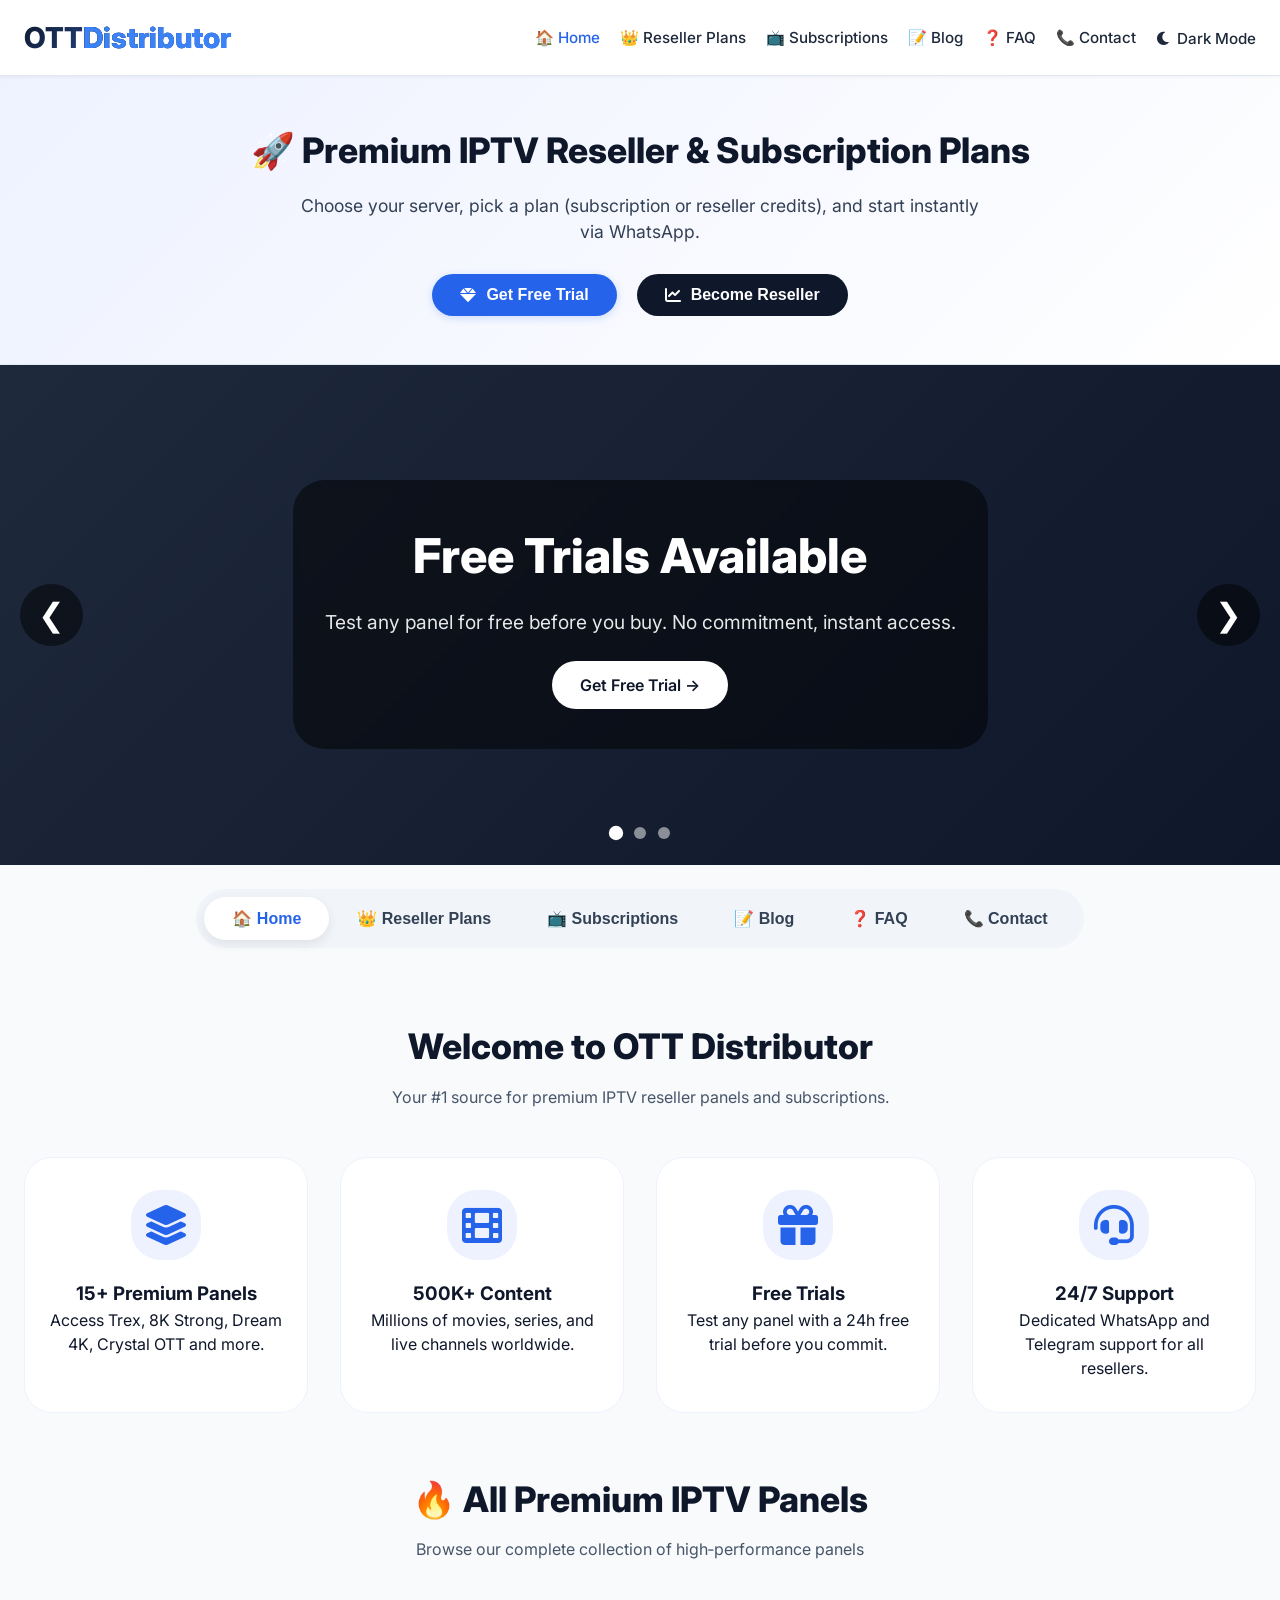
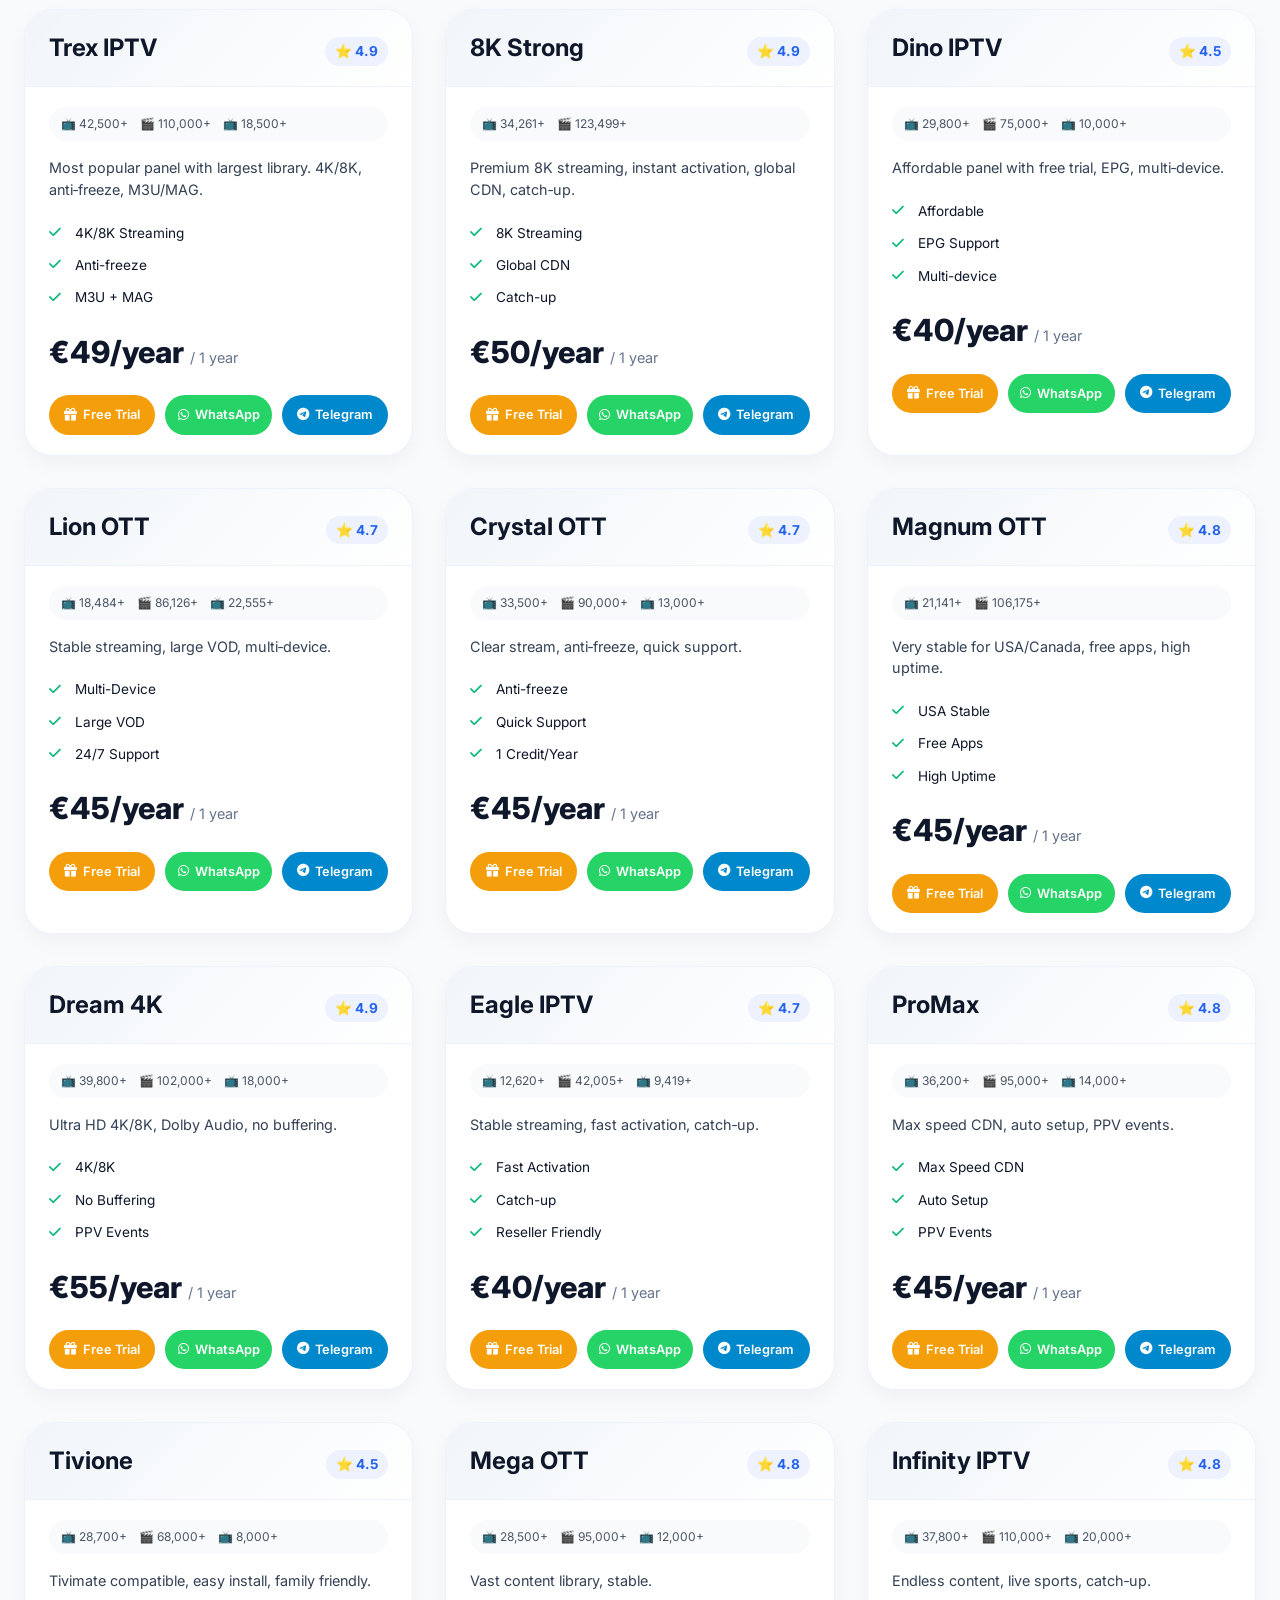
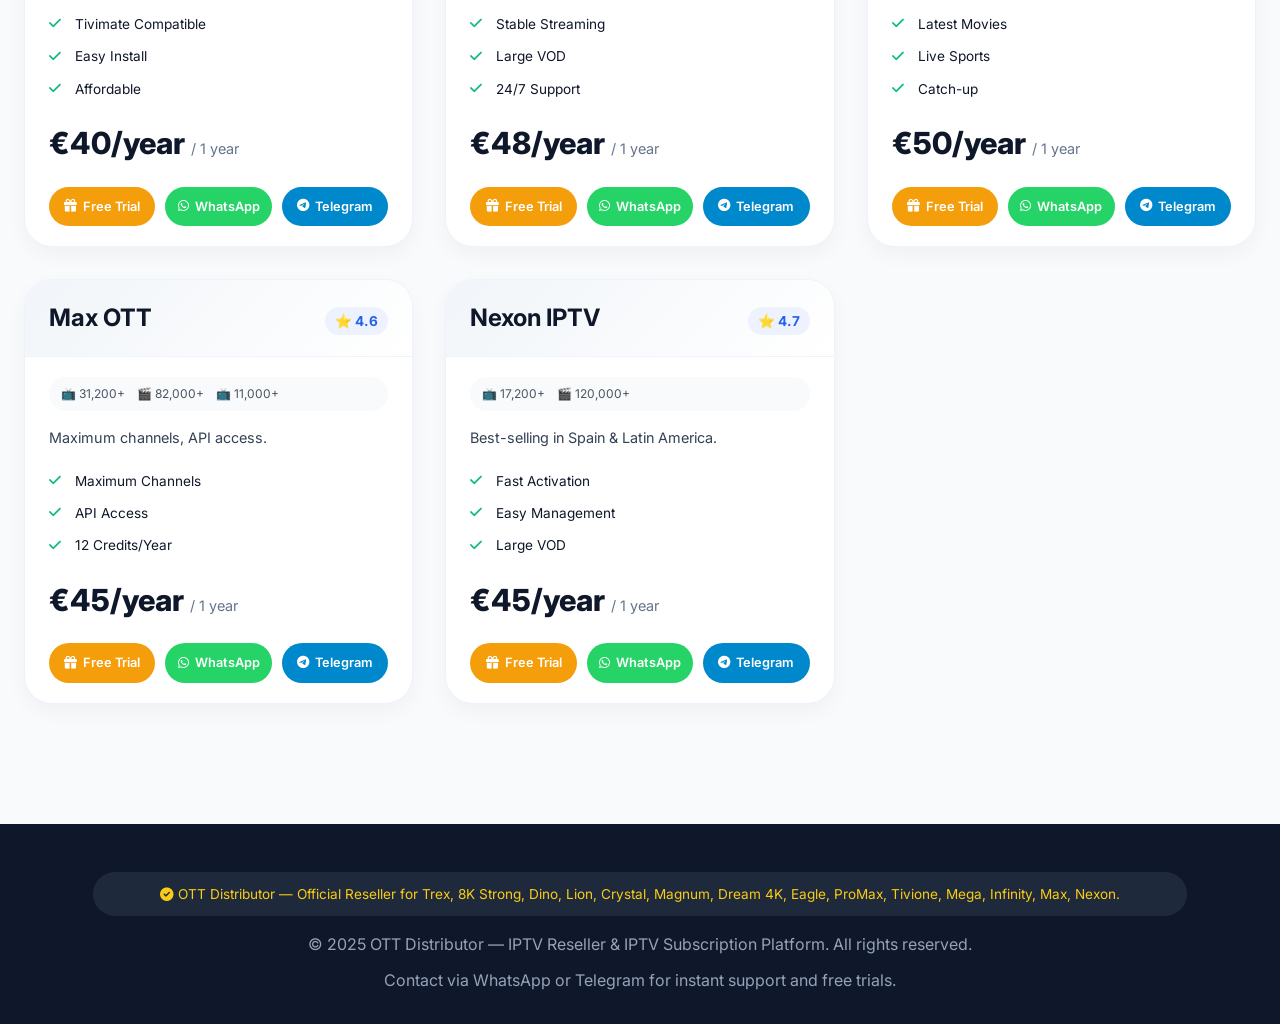
==== commit cb557b04: "Update index.html" ====
--- a/index.html
+++ b/index.html
@@ -3,27 +3,13 @@
 <head>
   <meta charset="UTF-8">
   <meta name="viewport" content="width=device-width, initial-scale=1.0, viewport-fit=cover">
-  <title>OTT Distributor | #1 IPTV Reseller Platform – Trex, 8K Strong, Dream 4K</title>
-  <meta name="description" content="Start your IPTV reseller business with OTT Distributor. 15+ premium panels (Trex, 8K Strong, Dream 4K, Crystal OTT, Magnum OTT, Eagle, ProMax, Tivione, Mega, Infinity, Max, Nexon). Free trials, wholesale credits, 24/7 support. Profit up to 300%.">
-  <meta name="keywords" content="OTT distributor, IPTV reseller, IPTV subscriptions, wholesale credits, Trex IPTV, 8K Strong, Dream 4K, Crystal OTT, Magnum OTT, Eagle IPTV, ProMax, Tivione, Mega OTT, Infinity IPTV, Max OTT, Nexon IPTV">
-  <meta name="author" content="OTT Distributor">
-  <meta name="robots" content="index, follow">
-  <link rel="canonical" href="https://ottdistributor.net/">
-  <meta property="og:title" content="OTT Distributor | #1 IPTV Reseller Platform">
-  <meta property="og:description" content="Official Reseller for Trex, 8K Strong, Dino, Lion, Crystal, Magnum, Dream 4K, Eagle, ProMax, Tivione, Mega, Infinity, Max, Nexon. Free trials & wholesale credits.">
-  <meta property="og:type" content="website">
-  <meta property="og:url" content="https://ottdistributor.net/">
-  <meta name="twitter:card" content="summary_large_image">
+  <title>OTT Distributor | #1 IPTV Reseller Platform</title>
+  <meta name="description" content="Start your IPTV reseller business with OTT Distributor. 15+ premium panels (Trex, 8K Strong, Dream 4K, Crystal, Magnum, Eagle, ProMax, Tivione, Mega, Infinity, Max, Nexon). Free trials, wholesale credits, 24/7 support. Profit up to 300%.">
+  <meta name="keywords" content="OTT distributor, IPTV reseller, IPTV subscriptions, wholesale credits, Trex IPTV, 8K Strong, Dream 4K">
   <link href="https://fonts.googleapis.com/css2?family=Inter:opsz,wght@14..32,300;400;500;600;700;800&display=swap" rel="stylesheet">
   <link rel="stylesheet" href="https://cdnjs.cloudflare.com/ajax/libs/font-awesome/6.0.0-beta3/css/all.min.css">
   <style>
-    /* ========== GLOBAL STYLES ========== */
-    * {
-      margin: 0;
-      padding: 0;
-      box-sizing: border-box;
-    }
-
+    * { margin: 0; padding: 0; box-sizing: border-box; }
     body {
       font-family: 'Inter', sans-serif;
       background: #f8fafc;
@@ -31,20 +17,11 @@
       line-height: 1.5;
       transition: background 0.3s, color 0.3s;
     }
-
-    /* Dark mode: background dark, text light */
     body.dark-mode {
       background: #0f172a;
       color: #e2e8f0;
     }
-
-    .container {
-      max-width: 1400px;
-      margin: 0 auto;
-      padding: 0 24px;
-    }
-
-    /* ========== HEADER & NAVIGATION ========== */
+    .container { max-width: 1400px; margin: 0 auto; padding: 0 24px; }
     .header {
       background: white;
       box-shadow: 0 1px 3px rgba(0,0,0,0.05);
@@ -54,12 +31,10 @@
       border-bottom: 1px solid #e2e8f0;
       transition: background 0.3s, border-color 0.3s;
     }
-
     body.dark-mode .header {
       background: #1e293b;
       border-bottom-color: #334155;
     }
-
     .nav {
       display: flex;
       justify-content: space-between;
@@ -69,18 +44,12 @@
       margin: 0 auto;
       flex-wrap: wrap;
       gap: 16px;
-      position: relative;
-    }
-
+    }
     .logo {
       display: flex;
       align-items: center;
       gap: 10px;
       text-decoration: none;
-    }
-    .logo img {
-      height: 40px;
-      width: auto;
     }
     .logo span {
       font-size: 1.8rem;
@@ -95,8 +64,6 @@
       -webkit-background-clip: text;
       background-clip: text;
     }
-
-    /* Desktop navigation menu */
     .nav-menu {
       display: flex;
       gap: 20px;
@@ -104,7 +71,6 @@
       flex-wrap: wrap;
       align-items: center;
     }
-
     .nav-menu a, .dark-mode-toggle {
       text-decoration: none;
       color: #1e293b;
@@ -115,27 +81,19 @@
       background: none;
       border: none;
     }
-
     body.dark-mode .nav-menu a,
     body.dark-mode .dark-mode-toggle {
       color: #cbd5e1;
     }
-
-    .nav-menu a:hover,
-    .nav-menu a.active,
-    .dark-mode-toggle:hover {
+    .nav-menu a:hover, .nav-menu a.active, .dark-mode-toggle:hover {
       color: #2563eb;
     }
-
-    /* Dark mode toggle button (same style as a link) */
     .dark-mode-toggle {
       display: inline-flex;
       align-items: center;
       gap: 6px;
       font-family: inherit;
     }
-
-    /* Mobile menu button */
     .mobile-menu-btn {
       display: none;
       background: none;
@@ -144,12 +102,7 @@
       cursor: pointer;
       color: #1e293b;
     }
-
-    body.dark-mode .mobile-menu-btn {
-      color: #cbd5e1;
-    }
-
-    /* Mobile slide-out menu */
+    body.dark-mode .mobile-menu-btn { color: #cbd5e1; }
     .mobile-menu-overlay {
       position: fixed;
       top: 0;
@@ -166,17 +119,9 @@
       flex-direction: column;
       gap: 24px;
     }
-
-    body.dark-mode .mobile-menu-overlay {
-      background: #1e293b;
-    }
-
-    .mobile-menu-overlay.active {
-      left: 0;
-    }
-
-    .mobile-menu-overlay a,
-    .mobile-menu-overlay .dark-mode-toggle {
+    body.dark-mode .mobile-menu-overlay { background: #1e293b; }
+    .mobile-menu-overlay.active { left: 0; }
+    .mobile-menu-overlay a, .mobile-menu-overlay .dark-mode-toggle {
       text-decoration: none;
       color: #1e293b;
       font-size: 1.1rem;
@@ -187,19 +132,9 @@
       border: none;
       text-align: left;
       cursor: pointer;
-      font-family: inherit;
-    }
-
+    }
     body.dark-mode .mobile-menu-overlay a,
-    body.dark-mode .mobile-menu-overlay .dark-mode-toggle {
-      color: #cbd5e1;
-    }
-
-    .mobile-menu-overlay a.active {
-      color: #2563eb;
-    }
-
-    /* Backdrop when menu is open */
+    body.dark-mode .mobile-menu-overlay .dark-mode-toggle { color: #cbd5e1; }
     .menu-backdrop {
       position: fixed;
       top: 0;
@@ -210,29 +145,14 @@
       z-index: 150;
       display: none;
     }
-
-    .menu-backdrop.active {
-      display: block;
-    }
-
-    /* Responsive */
+    .menu-backdrop.active { display: block; }
     @media (max-width: 768px) {
-      .mobile-menu-btn {
-        display: block;
-      }
-      .nav-menu {
-        display: none;
-      }
-    }
-
+      .mobile-menu-btn { display: block; }
+      .nav-menu { display: none; }
+    }
     @media (min-width: 769px) {
-      .mobile-menu-overlay,
-      .menu-backdrop {
-        display: none;
-      }
-    }
-
-    /* ========== REST OF THE STYLES (info-banner, slideshow, panels, etc.) ========== */
+      .mobile-menu-overlay, .menu-backdrop { display: none; }
+    }
     .info-banner {
       background: linear-gradient(135deg, #eef2ff, #ffffff, #e0e7ff);
       background-size: 200% 200%;
@@ -250,30 +170,11 @@
       50% { background-position: 100% 50%; }
       100% { background-position: 0% 50%; }
     }
-    .info-banner h2 {
-      font-size: 2.2rem;
-      font-weight: 800;
-      margin-bottom: 16px;
-      color: #0f172a;
-    }
-    body.dark-mode .info-banner h2 {
-      color: #f1f5f9;
-    }
-    .info-banner p {
-      font-size: 1.1rem;
-      color: #334155;
-      max-width: 700px;
-      margin: 0 auto 28px;
-    }
-    body.dark-mode .info-banner p {
-      color: #94a3b8;
-    }
-    .banner-buttons {
-      display: flex;
-      gap: 20px;
-      justify-content: center;
-      flex-wrap: wrap;
-    }
+    .info-banner h2 { font-size: 2.2rem; font-weight: 800; margin-bottom: 16px; color: #0f172a; }
+    body.dark-mode .info-banner h2 { color: #f1f5f9; }
+    .info-banner p { font-size: 1.1rem; color: #334155; max-width: 700px; margin: 0 auto 28px; }
+    body.dark-mode .info-banner p { color: #94a3b8; }
+    .banner-buttons { display: flex; gap: 20px; justify-content: center; flex-wrap: wrap; }
     .btn-primary, .btn-secondary, .btn-outline {
       padding: 12px 28px;
       border-radius: 40px;
@@ -287,31 +188,14 @@
       gap: 10px;
       text-decoration: none;
     }
-    .btn-primary {
-      background: #2563eb;
-      color: white;
-      box-shadow: 0 2px 8px rgba(37,99,235,0.2);
-    }
+    .btn-primary { background: #2563eb; color: white; box-shadow: 0 2px 8px rgba(37,99,235,0.2); }
     .btn-primary:hover { background: #1d4ed8; transform: translateY(-2px); }
-    .btn-secondary {
-      background: #0f172a;
-      color: white;
-    }
+    .btn-secondary { background: #0f172a; color: white; }
     .btn-secondary:hover { background: #1e293b; transform: translateY(-2px); }
-    .btn-outline {
-      background: transparent;
-      border: 1.5px solid #2563eb;
-      color: #2563eb;
-    }
+    .btn-outline { background: transparent; border: 1.5px solid #2563eb; color: #2563eb; }
     .btn-outline:hover { background: #2563eb; color: white; transform: translateY(-2px); }
-    body.dark-mode .btn-secondary {
-      background: #334155;
-      color: white;
-    }
-    body.dark-mode .btn-secondary:hover {
-      background: #475569;
-    }
-
+    body.dark-mode .btn-secondary { background: #334155; }
+    body.dark-mode .btn-secondary:hover { background: #475569; }
     .hero-slideshow {
       position: relative;
       width: 100%;
@@ -393,22 +277,9 @@
       transition: 0.2s;
     }
     .dot-hero.active { background: white; transform: scale(1.2); }
-
-    .section-title {
-      font-size: 2.2rem;
-      font-weight: 800;
-      margin-bottom: 12px;
-      text-align: center;
-    }
-    .section-sub {
-      text-align: center;
-      color: #475569;
-      margin-bottom: 48px;
-    }
-    body.dark-mode .section-sub {
-      color: #94a3b8;
-    }
-
+    .section-title { font-size: 2.2rem; font-weight: 800; margin-bottom: 12px; text-align: center; }
+    .section-sub { text-align: center; color: #475569; margin-bottom: 48px; }
+    body.dark-mode .section-sub { color: #94a3b8; }
     .features-grid {
       display: grid;
       grid-template-columns: repeat(auto-fit, minmax(240px, 1fr));
@@ -423,10 +294,7 @@
       border: 1px solid #eef2ff;
       transition: transform 0.2s;
     }
-    body.dark-mode .feature-card {
-      background: #1e293b;
-      border-color: #334155;
-    }
+    body.dark-mode .feature-card { background: #1e293b; border-color: #334155; }
     .feature-card:hover { transform: translateY(-5px); }
     .feature-icon {
       font-size: 2.5rem;
@@ -440,11 +308,7 @@
       margin: 0 auto 20px;
       color: #2563eb;
     }
-    body.dark-mode .feature-icon {
-      background: #334155;
-      color: #60a5fa;
-    }
-
+    body.dark-mode .feature-icon { background: #334155; color: #60a5fa; }
     .panels-grid {
       display: grid;
       grid-template-columns: repeat(auto-fill, minmax(320px, 1fr));
@@ -459,20 +323,14 @@
       transition: transform 0.2s, box-shadow 0.2s;
       border: 1px solid #eef2ff;
     }
-    body.dark-mode .panel-card {
-      background: #1e293b;
-      border-color: #334155;
-    }
+    body.dark-mode .panel-card { background: #1e293b; border-color: #334155; }
     .panel-card:hover { transform: translateY(-6px); box-shadow: 0 20px 30px -12px rgba(0,0,0,0.12); }
     .card-header {
       background: linear-gradient(135deg, #f1f5f9, #ffffff);
       padding: 20px 24px;
       border-bottom: 1px solid #eef2ff;
     }
-    body.dark-mode .card-header {
-      background: #2d3748;
-      border-bottom-color: #475569;
-    }
+    body.dark-mode .card-header { background: #2d3748; border-bottom-color: #475569; }
     .card-header h3 {
       font-size: 1.5rem;
       font-weight: 700;
@@ -488,10 +346,7 @@
       border-radius: 30px;
       color: #2563eb;
     }
-    body.dark-mode .rating {
-      background: #334155;
-      color: #60a5fa;
-    }
+    body.dark-mode .rating { background: #334155; color: #60a5fa; }
     .card-body { padding: 20px 24px; }
     .description { color: #334155; margin-bottom: 16px; font-size: 0.9rem; }
     body.dark-mode .description { color: #cbd5e1; }
@@ -506,10 +361,7 @@
       padding: 8px 12px;
       border-radius: 20px;
     }
-    body.dark-mode .stats {
-      background: #0f172a;
-      color: #94a3b8;
-    }
+    body.dark-mode .stats { background: #0f172a; color: #94a3b8; }
     .price {
       font-size: 1.9rem;
       font-weight: 800;
@@ -548,7 +400,84 @@
     .btn-tg { background: #0088cc; color: white; }
     .btn-trial { background: #f59e0b; color: white; }
     .btn-wa:hover, .btn-tg:hover, .btn-trial:hover { transform: translateY(-2px); opacity: 0.9; }
-
+    .tab-bar {
+      background: #f1f5f9;
+      padding: 8px;
+      border-radius: 60px;
+      display: inline-flex;
+      margin: 24px auto;
+    }
+    .tab-buttons {
+      display: flex;
+      justify-content: center;
+      flex-wrap: wrap;
+      gap: 8px;
+    }
+    .tab-btn {
+      padding: 12px 28px;
+      border: none;
+      background: transparent;
+      font-weight: 700;
+      font-size: 1rem;
+      border-radius: 40px;
+      cursor: pointer;
+      transition: all 0.2s;
+      color: #334155;
+    }
+    .tab-btn.active { background: white; color: #2563eb; box-shadow: 0 4px 12px rgba(0,0,0,0.08); }
+    body.dark-mode .tab-btn { color: #94a3b8; }
+    body.dark-mode .tab-btn.active { background: #1e293b; color: #60a5fa; }
+    .page { display: none; padding: 48px 0 40px; }
+    .page.active-page { display: block; }
+    .faq-grid { max-width: 900px; margin: 0 auto; }
+    .faq-item { border-bottom: 1px solid #e2e8f0; padding: 16px 0; }
+    body.dark-mode .faq-item { border-bottom-color: #334155; }
+    .faq-question {
+      font-weight: 700;
+      font-size: 1.1rem;
+      display: flex;
+      justify-content: space-between;
+      align-items: center;
+      cursor: pointer;
+      padding: 8px 0;
+    }
+    .faq-question i { transition: transform 0.3s; color: #3b82f6; }
+    .faq-answer {
+      max-height: 0;
+      overflow: hidden;
+      transition: max-height 0.3s ease;
+      color: #475569;
+      padding-right: 24px;
+    }
+    body.dark-mode .faq-answer { color: #94a3b8; }
+    .faq-answer.active { max-height: 300px; padding-bottom: 12px; }
+    .contact-card {
+      max-width: 800px;
+      margin: 0 auto;
+      background: white;
+      border-radius: 32px;
+      padding: 40px;
+      box-shadow: 0 8px 20px rgba(0,0,0,0.05);
+    }
+    body.dark-mode .contact-card { background: #1e293b; }
+    .contact-info { display: flex; flex-direction: column; gap: 24px; margin-bottom: 32px; }
+    .contact-item { display: flex; align-items: center; gap: 16px; }
+    .contact-item i { font-size: 2rem; }
+    .contact-item a { color: #2563eb; text-decoration: none; }
+    .contact-form { display: flex; flex-direction: column; gap: 16px; }
+    .contact-form input, .contact-form textarea {
+      padding: 14px;
+      border-radius: 40px;
+      border: 1px solid #e2e8f0;
+      font-family: inherit;
+    }
+    body.dark-mode .contact-form input,
+    body.dark-mode .contact-form textarea {
+      background: #0f172a;
+      border-color: #475569;
+      color: white;
+    }
+    .contact-form textarea { border-radius: 24px; }
     footer {
       background: #0f172a;
       color: #94a3b8;
@@ -556,9 +485,7 @@
       padding: 32px;
       margin-top: 40px;
     }
-    body.dark-mode footer {
-      background: #020617;
-    }
+    body.dark-mode footer { background: #020617; }
     .official-text {
       background: #1e293b;
       padding: 12px;
@@ -568,10 +495,7 @@
       font-size: 0.85rem;
       color: #facc15;
     }
-    body.dark-mode .official-text {
-      background: #334155;
-    }
-
+    body.dark-mode .official-text { background: #334155; }
     @media (max-width: 768px) {
       .info-banner h2 { font-size: 1.6rem; }
       .hero-slideshow { height: 450px; }
@@ -588,24 +512,20 @@
 
 <header class="header">
   <div class="nav">
-    <a href="index.html" class="logo">
-      <img src="logo.webp" alt="OTT Distributor Logo" onerror="this.style.display='none'; this.parentElement.innerHTML='<span>OTT<span style=\'color:#3b82f6;\'>Distributor</span></span>'">
-      <span>OTT<span style="color:#3b82f6;">Distributor</span></span>
-    </a>
+    <a href="#" class="logo" data-nav="home"><span>OTT<span style="color:#3b82f6;">Distributor</span></span></a>
     <button class="mobile-menu-btn" id="mobileMenuBtn"><i class="fas fa-bars"></i></button>
     <ul class="nav-menu" id="navMenu">
-      <li><a href="index.html" class="active">🏠 Home</a></li>
-      <li><a href="reseller.html">👑 Reseller Plans</a></li>
-      <li><a href="subscription.html">📺 Subscriptions</a></li>
-      <li><a href="blog.html">📝 Blog</a></li>
-      <li><a href="faq.html">❓ FAQ</a></li>
-      <li><a href="contact.html">📞 Contact</a></li>
-      <!-- Dark mode toggle will be added by JavaScript -->
+      <li><a href="#" data-nav="home" class="active">🏠 Home</a></li>
+      <li><a href="#" data-nav="reseller">👑 Reseller Plans</a></li>
+      <li><a href="#" data-nav="subscriptions">📺 Subscriptions</a></li>
+      <li><a href="#" data-nav="blog">📝 Blog</a></li>
+      <li><a href="#" data-nav="faq">❓ FAQ</a></li>
+      <li><a href="#" data-nav="contact">📞 Contact</a></li>
+      <!-- dark mode button will be added by JS -->
     </ul>
   </div>
 </header>
 
-<!-- Mobile menu overlay -->
 <div id="mobileMenuOverlay" class="mobile-menu-overlay"></div>
 <div id="menuBackdrop" class="menu-backdrop"></div>
 
@@ -613,40 +533,112 @@
   <h2>🚀 Premium IPTV Reseller & Subscription Plans</h2>
   <p>Choose your server, pick a plan (subscription or reseller credits), and start instantly via WhatsApp.</p>
   <div class="banner-buttons">
-    <a href="subscription.html" class="btn-primary"><i class="fas fa-gem"></i> Get Free Trial</a>
-    <a href="reseller.html" class="btn-secondary"><i class="fas fa-chart-line"></i> Become Reseller</a>
+    <button class="btn-primary" id="bannerSubsBtn"><i class="fas fa-gem"></i> Get Free Trial</button>
+    <button class="btn-secondary" id="bannerResellerBtn"><i class="fas fa-chart-line"></i> Become Reseller</button>
   </div>
 </div>
 
 <div class="hero-slideshow" id="heroSlideshow">
   <div class="slide-hero active" style="background-image: linear-gradient(135deg, #1e293b, #0f172a), url('https://picsum.photos/id/104/1920/600'); background-blend-mode: overlay;">
-    <div class="slide-content"><h2>Free Trials Available</h2><p>Test any panel for free before you buy. No commitment, instant access.</p><a href="subscription.html" class="btn-light">Get Free Trial →</a></div>
+    <div class="slide-content"><h2>Free Trials Available</h2><p>Test any panel for free before you buy. No commitment, instant access.</p><a href="#" class="btn-light" data-nav="subscriptions">Get Free Trial →</a></div>
   </div>
   <div class="slide-hero" style="background-image: linear-gradient(135deg, #1e293b, #0f172a), url('https://picsum.photos/id/106/1920/600'); background-blend-mode: overlay;">
-    <div class="slide-content"><h2>Reseller Wholesale Plans</h2><p>Buy credits in bulk and earn up to 300% profit. Free reseller dashboard included.</p><a href="reseller.html" class="btn-light">Become a Reseller →</a></div>
+    <div class="slide-content"><h2>Reseller Wholesale Plans</h2><p>Buy credits in bulk and earn up to 300% profit. Free reseller dashboard included.</p><a href="#" class="btn-light" data-nav="reseller">Become a Reseller →</a></div>
   </div>
   <div class="slide-hero" style="background-image: linear-gradient(135deg, #1e293b, #0f172a), url('https://picsum.photos/id/20/1920/600'); background-blend-mode: overlay;">
-    <div class="slide-content"><h2>Premium OTT Panels</h2><p>15+ panels, 500K+ content, 4K/8K streaming. Subscribe now and enjoy the best.</p><a href="subscription.html" class="btn-light">View Subscriptions →</a></div>
+    <div class="slide-content"><h2>Premium OTT Panels</h2><p>15+ panels, 500K+ content, 4K/8K streaming. Subscribe now and enjoy the best.</p><a href="#" class="btn-light" data-nav="subscriptions">View Subscriptions →</a></div>
   </div>
   <button class="prev-slide" id="prevSlide">❮</button>
   <button class="next-slide" id="nextSlide">❯</button>
   <div class="dots-hero" id="dotsHero"></div>
 </div>
 
-<div class="container">
-  <h2 class="section-title">Welcome to OTT Distributor</h2>
-  <p class="section-sub">Your #1 source for premium IPTV reseller panels and subscriptions.</p>
-  <div class="features-grid">
-    <div class="feature-card"><div class="feature-icon"><i class="fas fa-layer-group"></i></div><h3>15+ Premium Panels</h3><p>Access Trex, 8K Strong, Dream 4K, Crystal OTT and more.</p></div>
-    <div class="feature-card"><div class="feature-icon"><i class="fas fa-film"></i></div><h3>500K+ Content</h3><p>Millions of movies, series, and live channels worldwide.</p></div>
-    <div class="feature-card"><div class="feature-icon"><i class="fas fa-gift"></i></div><h3>Free Trials</h3><p>Test any panel with a 24h free trial before you commit.</p></div>
-    <div class="feature-card"><div class="feature-icon"><i class="fas fa-headset"></i></div><h3>24/7 Support</h3><p>Dedicated WhatsApp and Telegram support for all resellers.</p></div>
-  </div>
-
-  <h2 class="section-title">🔥 All Premium IPTV Panels</h2>
-  <p class="section-sub">Browse our complete collection of high‑performance panels</p>
-  <div class="panels-grid" id="allPanelsGrid"></div>
+<div class="tab-buttons container">
+  <div class="tab-bar">
+    <button class="tab-btn active" data-page="home">🏠 Home</button>
+    <button class="tab-btn" data-page="reseller">👑 Reseller Plans</button>
+    <button class="tab-btn" data-page="subscriptions">📺 Subscriptions</button>
+    <button class="tab-btn" data-page="blog">📝 Blog</button>
+    <button class="tab-btn" data-page="faq">❓ FAQ</button>
+    <button class="tab-btn" data-page="contact">📞 Contact</button>
+  </div>
 </div>
+
+<main>
+  <!-- HOME PAGE -->
+  <div id="homePage" class="page active-page">
+    <div class="container">
+      <h2 class="section-title">Welcome to OTT Distributor</h2>
+      <p class="section-sub">Your #1 source for premium IPTV reseller panels and subscriptions.</p>
+      <div class="features-grid">
+        <div class="feature-card"><div class="feature-icon"><i class="fas fa-layer-group"></i></div><h3>15+ Premium Panels</h3><p>Access Trex, 8K Strong, Dream 4K, Crystal OTT and more.</p></div>
+        <div class="feature-card"><div class="feature-icon"><i class="fas fa-film"></i></div><h3>500K+ Content</h3><p>Millions of movies, series, and live channels worldwide.</p></div>
+        <div class="feature-card"><div class="feature-icon"><i class="fas fa-gift"></i></div><h3>Free Trials</h3><p>Test any panel with a 24h free trial before you commit.</p></div>
+        <div class="feature-card"><div class="feature-icon"><i class="fas fa-headset"></i></div><h3>24/7 Support</h3><p>Dedicated WhatsApp and Telegram support for all resellers.</p></div>
+      </div>
+      <h2 class="section-title">🔥 All Premium IPTV Panels</h2>
+      <p class="section-sub">Browse our complete collection of high‑performance panels</p>
+      <div class="panels-grid" id="homePanelsGrid"></div>
+    </div>
+  </div>
+
+  <!-- RESELLER PAGE -->
+  <div id="resellerPage" class="page">
+    <div class="container">
+      <h2 class="section-title">👑 Wholesale Reseller Plans</h2>
+      <p class="section-sub">Buy credits in bulk and sell subscriptions at your own price. Profit margins up to 300%.</p>
+      <div class="panels-grid" id="resellerGrid"></div>
+    </div>
+  </div>
+
+  <!-- SUBSCRIPTIONS PAGE -->
+  <div id="subscriptionsPage" class="page">
+    <div class="container">
+      <h2 class="section-title">📺 Premium OTT Subscriptions</h2>
+      <p class="section-sub">1-year access with HD/4K streaming, EPG, and 24/7 support.</p>
+      <div class="panels-grid" id="subscriptionsGrid"></div>
+    </div>
+  </div>
+
+  <!-- BLOG PAGE -->
+  <div id="blogPage" class="page">
+    <div class="container">
+      <h2 class="section-title">📝 IPTV Blog - News & Guides</h2>
+      <p class="section-sub">Stay updated with the latest IPTV trends, reseller strategies, and panel reviews.</p>
+      <div class="panels-grid" id="blogGrid"></div>
+    </div>
+  </div>
+
+  <!-- FAQ PAGE -->
+  <div id="faqPage" class="page">
+    <div class="container">
+      <h2 class="section-title">❓ Frequently Asked Questions</h2>
+      <p class="section-sub">Everything you need to know about our panels, trials, and reseller plans.</p>
+      <div class="faq-grid" id="faqContainer"></div>
+    </div>
+  </div>
+
+  <!-- CONTACT PAGE -->
+  <div id="contactPage" class="page">
+    <div class="container">
+      <div class="contact-card">
+        <h2 class="section-title">📞 Contact Us</h2>
+        <div class="contact-info">
+          <div class="contact-item"><i class="fab fa-whatsapp fa-2x" style="color:#25D366;"></i><div><strong>WhatsApp Support</strong><br><a href="https://wa.me/212670969192" target="_blank">+212 670-969192</a></div></div>
+          <div class="contact-item"><i class="fab fa-telegram fa-2x" style="color:#0088cc;"></i><div><strong>Telegram Support</strong><br><a href="https://t.me/OTTDistributor" target="_blank">@OTTDistributor</a></div></div>
+          <div class="contact-item"><i class="fas fa-envelope fa-2x" style="color:#2563eb;"></i><div><strong>Email</strong><br>sales@ottdistributor.net</div></div>
+        </div>
+        <form class="contact-form" id="contactForm">
+          <input type="text" placeholder="Your Name" required>
+          <input type="email" placeholder="Your Email" required>
+          <textarea rows="4" placeholder="Your Message"></textarea>
+          <button type="submit" class="btn-primary" style="width:100%;">Send Message</button>
+        </form>
+        <div id="contactFormMessage" style="margin-top:16px; text-align:center;"></div>
+      </div>
+    </div>
+  </div>
+</main>
 
 <footer>
   <div class="official-text"><i class="fas fa-check-circle"></i> OTT Distributor — Official Reseller for Trex, 8K Strong, Dino, Lion, Crystal, Magnum, Dream 4K, Eagle, ProMax, Tivione, Mega, Infinity, Max, Nexon.</div>
@@ -654,12 +646,138 @@
   <p style="margin-top:12px;">Contact via WhatsApp or Telegram for instant support and free trials.</p>
 </footer>
 
-<script src="panels-data.js"></script>
 <script>
-  // ========== CREATE SINGLE DARK MODE TOGGLE ==========
+  // ======================== PANELS DATA (embedded) ========================
+  const panels = [
+    { name: "Trex IPTV", rating: 4.9, channels: "42,500+", movies: "110,000+", series: "18,500+", description: "Most popular panel with largest library. 4K/8K, anti‑freeze, M3U/MAG.", features: ["4K/8K Streaming", "Anti-freeze", "M3U + MAG"], subPrice: "€49/year", resellerCredits: "120 Credits", resellerPrice: "€185", creditRule: "12 credits = 1 year" },
+    { name: "8K Strong", rating: 4.9, channels: "34,261+", movies: "123,499+", series: "0", description: "Premium 8K streaming, instant activation, global CDN, catch‑up.", features: ["8K Streaming", "Global CDN", "Catch-up"], subPrice: "€50/year", resellerCredits: "120 Credits", resellerPrice: "€190", creditRule: "12 credits = 1 year" },
+    { name: "Dino IPTV", rating: 4.5, channels: "29,800+", movies: "75,000+", series: "10,000+", description: "Affordable panel with free trial, EPG, multi‑device.", features: ["Affordable", "EPG Support", "Multi-device"], subPrice: "€40/year", resellerCredits: "120 Credits", resellerPrice: "€100", creditRule: "12 credits = 1 year" },
+    { name: "Lion OTT", rating: 4.7, channels: "18,484+", movies: "86,126+", series: "22,555+", description: "Stable streaming, large VOD, multi‑device.", features: ["Multi-Device", "Large VOD", "24/7 Support"], subPrice: "€45/year", resellerCredits: "10 Credits", resellerPrice: "€85", creditRule: "1 credit = 1 year" },
+    { name: "Crystal OTT", rating: 4.7, channels: "33,500+", movies: "90,000+", series: "13,000+", description: "Clear stream, anti‑freeze, quick support.", features: ["Anti-freeze", "Quick Support", "1 Credit/Year"], subPrice: "€45/year", resellerCredits: "10 Credits", resellerPrice: "€110", creditRule: "1 credit = 1 year" },
+    { name: "Magnum OTT", rating: 4.8, channels: "21,141+", movies: "106,175+", series: "0", description: "Very stable for USA/Canada, free apps, high uptime.", features: ["USA Stable", "Free Apps", "High Uptime"], subPrice: "€45/year", resellerCredits: "10 Credits", resellerPrice: "€140", creditRule: "1 credit = 1 year" },
+    { name: "Dream 4K", rating: 4.9, channels: "39,800+", movies: "102,000+", series: "18,000+", description: "Ultra HD 4K/8K, Dolby Audio, no buffering.", features: ["4K/8K", "No Buffering", "PPV Events"], subPrice: "€55/year", resellerCredits: "120 Credits", resellerPrice: "€145", creditRule: "12 credits = 1 year" },
+    { name: "Eagle IPTV", rating: 4.7, channels: "12,620+", movies: "42,005+", series: "9,419+", description: "Stable streaming, fast activation, catch‑up.", features: ["Fast Activation", "Catch-up", "Reseller Friendly"], subPrice: "€40/year", resellerCredits: "120 Credits", resellerPrice: "€95", creditRule: "12 credits = 1 year" },
+    { name: "ProMax", rating: 4.8, channels: "36,200+", movies: "95,000+", series: "14,000+", description: "Max speed CDN, auto setup, PPV events.", features: ["Max Speed CDN", "Auto Setup", "PPV Events"], subPrice: "€45/year", resellerCredits: "120 Credits", resellerPrice: "€185", creditRule: "12 credits = 1 year" },
+    { name: "Tivione", rating: 4.5, channels: "28,700+", movies: "68,000+", series: "8,000+", description: "Tivimate compatible, easy install, family friendly.", features: ["Tivimate Compatible", "Easy Install", "Affordable"], subPrice: "€40/year", resellerCredits: "10 Credits", resellerPrice: "€199", creditRule: "1 credit = 1 year" },
+    { name: "Mega OTT", rating: 4.8, channels: "28,500+", movies: "95,000+", series: "12,000+", description: "Vast content library, stable.", features: ["Stable Streaming", "Large VOD", "24/7 Support"], subPrice: "€48/year", resellerCredits: "10 Credits", resellerPrice: "€95", creditRule: "1 credit = 1 year" },
+    { name: "Infinity IPTV", rating: 4.8, channels: "37,800+", movies: "110,000+", series: "20,000+", description: "Endless content, live sports, catch‑up.", features: ["Latest Movies", "Live Sports", "Catch-up"], subPrice: "€50/year", resellerCredits: "10 Credits", resellerPrice: "€200", creditRule: "1 credit = 1 year" },
+    { name: "Max OTT", rating: 4.6, channels: "31,200+", movies: "82,000+", series: "11,000+", description: "Maximum channels, API access.", features: ["Maximum Channels", "API Access", "12 Credits/Year"], subPrice: "€45/year", resellerCredits: "120 Credits", resellerPrice: "€130", creditRule: "12 credits = 1 year" },
+    { name: "Nexon IPTV", rating: 4.7, channels: "17,200+", movies: "120,000+", series: "0", description: "Best-selling in Spain & Latin America.", features: ["Fast Activation", "Easy Management", "Large VOD"], subPrice: "€45/year", resellerCredits: "120 Credits", resellerPrice: "€100", creditRule: "12 credits = 1 year" }
+  ];
+
+  // Helper functions for cards
+  function createSubscriptionCard(p) {
+    const trialMsg = `Hello, I would like to request a FREE TRIAL for ${p.name}. Please provide access. Thank you!`;
+    return `<div class="panel-card"><div class="card-header"><h3>${p.name} <span class="rating">⭐ ${p.rating}</span></h3></div><div class="card-body"><div class="stats"><span>📺 ${p.channels}</span><span>🎬 ${p.movies}</span>${p.series !== "0" ? `<span>📺 ${p.series}</span>` : ''}</div><div class="description">${p.description}</div><ul class="features">${p.features.map(f => `<li><i class="fas fa-check"></i> ${f}</li>`).join('')}</ul><div class="price">${p.subPrice} <small>/ 1 year</small></div><div class="btn-group"><a href="https://wa.me/212670969192?text=${encodeURIComponent(trialMsg)}" target="_blank" class="btn-trial"><i class="fas fa-gift"></i> Free Trial</a><a href="https://wa.me/212670969192?text=Hello%2C%20I%20want%20to%20subscribe%20to%20${encodeURIComponent(p.name)}%20for%20${encodeURIComponent(p.subPrice)}.%20Please%20send%20payment%20details." target="_blank" class="btn-wa"><i class="fab fa-whatsapp"></i> WhatsApp</a><a href="https://t.me/OTTDistributor?text=Hello%2C%20I%20want%20to%20subscribe%20to%20${encodeURIComponent(p.name)}%20for%20${encodeURIComponent(p.subPrice)}." target="_blank" class="btn-tg"><i class="fab fa-telegram"></i> Telegram</a></div></div></div>`;
+  }
+
+  function createResellerCard(p) {
+    let subsCount = p.creditRule.includes("1 credit") ? parseInt(p.resellerCredits) : parseInt(p.resellerCredits)/12;
+    const trialMsg = `Hello, I would like to request a FREE TRIAL / demo access for the reseller panel of ${p.name}. Please provide access. Thank you!`;
+    return `<div class="panel-card"><div class="card-header"><h3>${p.name} <span class="rating">⭐ ${p.rating}</span></h3></div><div class="card-body"><div class="stats"><span>📺 ${p.channels}</span><span>🎬 ${p.movies}</span>${p.series !== "0" ? `<span>📺 ${p.series}</span>` : ''}</div><div class="description">${p.description}</div><ul class="features"><li><i class="fas fa-check"></i> <strong>${p.resellerCredits}</strong> wholesale credits</li><li><i class="fas fa-check"></i> Creates <strong>${subsCount}</strong> x 1-year subscriptions</li><li><i class="fas fa-check"></i> Free reseller dashboard + API</li><li><i class="fas fa-check"></i> 24/7 priority support</li></ul><div class="price">${p.resellerPrice} <small>/ wholesale pack</small></div><div class="btn-group"><a href="https://wa.me/212670969192?text=${encodeURIComponent(trialMsg)}" target="_blank" class="btn-trial"><i class="fas fa-gift"></i> Free Trial</a><a href="https://wa.me/212670969192?text=Hello%2C%20I%20want%20to%20become%20a%20reseller%20for%20${encodeURIComponent(p.name)}.%20Reseller%20pack%3A%20${encodeURIComponent(p.resellerCredits)}%20for%20${encodeURIComponent(p.resellerPrice)}.%20Please%20send%20details." target="_blank" class="btn-wa"><i class="fab fa-whatsapp"></i> WhatsApp</a><a href="https://t.me/OTTDistributor?text=Hello%2C%20I%20want%20to%20become%20a%20reseller%20for%20${encodeURIComponent(p.name)}.%20Reseller%20pack%3A%20${encodeURIComponent(p.resellerCredits)}%20for%20${encodeURIComponent(p.resellerPrice)}." target="_blank" class="btn-tg"><i class="fab fa-telegram"></i> Telegram</a></div></div></div>`;
+  }
+
+  // Render all grids
+  function renderAll() {
+    const homeGrid = document.getElementById('homePanelsGrid');
+    const subsGrid = document.getElementById('subscriptionsGrid');
+    const resellerGridElem = document.getElementById('resellerGrid');
+    if (homeGrid) homeGrid.innerHTML = panels.map(p => createSubscriptionCard(p)).join('');
+    if (subsGrid) subsGrid.innerHTML = panels.map(p => createSubscriptionCard(p)).join('');
+    if (resellerGridElem) resellerGridElem.innerHTML = panels.map(p => createResellerCard(p)).join('');
+  }
+
+  // Blog posts (50)
+  const blogTitles = [
+    "How to Start an IPTV Reseller Business", "Top 10 IPTV Players for 2025", "Understanding IPTV Credit System",
+    "Best Panels for 4K Streaming", "IPTV vs Cable: Which is Better?", "How to Increase IPTV Reseller Profits",
+    "Beginner's Guide to IPTV", "Trex IPTV Full Review", "8K Strong Panel Features", "Crystal OTT vs Magnum OTT",
+    "Dream 4K IPTV Channel List", "Eagle IPTV Installation Guide", "ProMax Panel Reseller Tips", "Tivione Setup on Firestick",
+    "Mega OTT vs Infinity IPTV", "Max OTT Channel Categories", "Nexon IPTV for Latin America", "How to Get Free IPTV Trials",
+    "Best IPTV for Sports Fans", "IPTV for USA/Canada Users", "EPG and Catch-up Explained", "How to Use Tivimate with IPTV",
+    "Reseller Dashboard Walkthrough", "Wholesale Credits Strategy", "How to Sell IPTV Subscriptions", "IPTV Payment Methods Guide",
+    "Avoid IPTV Scams", "Best IPTV for Arabic Channels", "IPTV for European Channels", "How to Renew IPTV Subscription",
+    "IPTV on Smart TV", "IPTV on Android Box", "IPTV on iOS Devices", "IPTV on MAG Devices", "IPTV on Enigma2",
+    "How to Backup IPTV Playlist", "How to Add EPG to IPTV", "Best IPTV for PPV Events", "IPTV with VPN: Do You Need It?",
+    "How to Test IPTV Before Buying", "IPTV Reseller Success Stories", "How to Get IPTV Support 24/7", "IPTV Channel List Updates",
+    "How to Create IPTV M3U Link", "How to Use IPTV with VLC", "Best IPTV for Movies and Series", "IPTV for Kids Channels",
+    "How to Monetize IPTV Reselling", "IPTV Industry Trends 2025", "Why Choose OTT Distributor", "How to Get a Free Trial on Any Panel"
+  ];
+  const blogGrid = document.getElementById('blogGrid');
+  if (blogGrid) {
+    blogGrid.innerHTML = blogTitles.map(title => {
+      const date = new Date(2025, Math.floor(Math.random() * 12), Math.floor(Math.random() * 28) + 1).toLocaleDateString('en-US', { year: 'numeric', month: 'long', day: 'numeric' });
+      return `<div class="panel-card"><div class="card-header"><h3>${title}</h3></div><div class="card-body"><p style="color:#64748b; font-size:0.75rem; margin-bottom:8px;"><i class="far fa-calendar-alt"></i> ${date}</p><div class="description">Complete guide on ${title.toLowerCase()}.</div><button class="btn-outline read-more-trigger" style="margin-top:16px; display:inline-block;">Read More →</button></div></div>`;
+    }).join('');
+  }
+
+  // FAQ data
+  const faqData = [
+    { q: "How do I get a free trial?", a: "Click the 'Free Trial' button on any panel card. You'll be redirected to WhatsApp or Telegram — just send a message with your preferred panel name and we'll activate a 24h trial instantly." },
+    { q: "What payment methods do you accept?", a: "We accept Cryptocurrency (USDT, BTC), PayPal, Credit Card, Bank Transfer, and Western Union." },
+    { q: "How long does it take to get panel access after purchase?", a: "Within 24 hours after payment confirmation. Most subscriptions and reseller packs are delivered within 2-4 hours." },
+    { q: "Can I resell subscriptions from multiple panels?", a: "Yes! As a reseller, you can buy credits from any of our 15+ panels and sell subscriptions to your customers." },
+    { q: "What is the credit system?", a: "Credits create subscriptions. '1 credit = 1 year' means 1 credit per subscription. '12 credits = 1 year' means 12 credits per subscription." },
+    { q: "Do you offer a reseller dashboard?", a: "Yes, each panel comes with a dedicated reseller dashboard for managing customers and subscriptions." },
+    { q: "What devices are supported?", a: "MAG, Enigma, Smart TVs, Android/iOS, Firestick, PC, Tivimate, and more." },
+    { q: "Is there a money-back guarantee?", a: "No refunds due to digital goods, but free trials let you test before buying." },
+    { q: "Can I upgrade my reseller credits later?", a: "Absolutely. Purchase additional wholesale packs anytime via WhatsApp or Telegram." },
+    { q: "Do you provide EPG and catch-up?", a: "Most panels include EPG and catch-up TV for selected channels." },
+    { q: "How do I contact support?", a: "24/7 via WhatsApp (+212 670-969192) or Telegram (@OTTDistributor)." },
+    { q: "Are there any hidden fees?", a: "No hidden fees. The price you see is final — no setup or monthly fees." }
+  ];
+  const faqContainer = document.getElementById('faqContainer');
+  if (faqContainer) {
+    faqContainer.innerHTML = faqData.map((item, idx) => `
+      <div class="faq-item">
+        <div class="faq-question" data-idx="${idx}"><span>${item.q}</span><i class="fas fa-chevron-down"></i></div>
+        <div class="faq-answer" id="faqAns${idx}">${item.a}</div>
+      </div>
+    `).join('');
+  }
+
+  // ========== PAGE NAVIGATION ==========
+  const pages = {
+    home: document.getElementById('homePage'),
+    reseller: document.getElementById('resellerPage'),
+    subscriptions: document.getElementById('subscriptionsPage'),
+    blog: document.getElementById('blogPage'),
+    faq: document.getElementById('faqPage'),
+    contact: document.getElementById('contactPage')
+  };
+  const tabBtns = document.querySelectorAll('.tab-btn');
+  const navLinks = document.querySelectorAll('.nav-menu a, .btn-light[data-nav], .banner-buttons button');
+
+  function showPage(pageId) {
+    Object.keys(pages).forEach(id => pages[id].classList.remove('active-page'));
+    pages[pageId].classList.add('active-page');
+    tabBtns.forEach(btn => {
+      btn.classList.remove('active');
+      if (btn.getAttribute('data-page') === pageId) btn.classList.add('active');
+    });
+    window.scrollTo({ top: 0, behavior: 'smooth' });
+  }
+
+  tabBtns.forEach(btn => {
+    btn.addEventListener('click', () => {
+      const page = btn.getAttribute('data-page');
+      if (pages[page]) showPage(page);
+    });
+  });
+
+  document.querySelectorAll('[data-nav]').forEach(el => {
+    el.addEventListener('click', (e) => {
+      e.preventDefault();
+      const page = el.getAttribute('data-nav');
+      if (pages[page]) showPage(page);
+    });
+  });
+  document.getElementById('bannerSubsBtn').addEventListener('click', () => showPage('subscriptions'));
+  document.getElementById('bannerResellerBtn').addEventListener('click', () => showPage('reseller'));
+
+  // ========== DARK MODE (single button) ==========
   function initDarkMode() {
     if (document.querySelector('.dark-mode-toggle')) return;
-
     const toggleBtn = document.createElement('button');
     toggleBtn.className = 'dark-mode-toggle';
     const icon = document.createElement('i');
@@ -667,25 +785,21 @@
     icon.className = isDark ? 'fas fa-sun' : 'fas fa-moon';
     toggleBtn.appendChild(icon);
     toggleBtn.appendChild(document.createTextNode(' Dark Mode'));
-
     const navMenu = document.querySelector('.nav-menu');
     if (navMenu) {
       const li = document.createElement('li');
       li.appendChild(toggleBtn);
       navMenu.appendChild(li);
     }
-
     if (isDark) document.body.classList.add('dark-mode');
-
-    function toggleDarkMode() {
+    function toggleDark() {
       document.body.classList.toggle('dark-mode');
-      const darkModeOn = document.body.classList.contains('dark-mode');
-      localStorage.setItem('darkMode', darkModeOn);
-      const newIcon = darkModeOn ? 'fas fa-sun' : 'fas fa-moon';
+      const darkOn = document.body.classList.contains('dark-mode');
+      localStorage.setItem('darkMode', darkOn);
+      const newIcon = darkOn ? 'fas fa-sun' : 'fas fa-moon';
       document.querySelectorAll('.dark-mode-toggle i').forEach(ic => ic.className = newIcon);
     }
-    toggleBtn.addEventListener('click', toggleDarkMode);
-    return toggleBtn;
+    toggleBtn.addEventListener('click', toggleDark);
   }
 
   // ========== MOBILE MENU ==========
@@ -695,7 +809,6 @@
     const overlay = document.getElementById('mobileMenuOverlay');
     const backdrop = document.getElementById('menuBackdrop');
     if (!overlay || !backdrop) return;
-
     function updateMobileMenu() {
       const desktopMenu = document.querySelector('.nav-menu');
       if (!desktopMenu) return;
@@ -709,15 +822,14 @@
       if (mobileToggle) {
         mobileToggle.addEventListener('click', () => {
           document.body.classList.toggle('dark-mode');
-          const darkModeOn = document.body.classList.contains('dark-mode');
-          localStorage.setItem('darkMode', darkModeOn);
-          const newIcon = darkModeOn ? 'fas fa-sun' : 'fas fa-moon';
+          const darkOn = document.body.classList.contains('dark-mode');
+          localStorage.setItem('darkMode', darkOn);
+          const newIcon = darkOn ? 'fas fa-sun' : 'fas fa-moon';
           document.querySelectorAll('.dark-mode-toggle i').forEach(ic => ic.className = newIcon);
         });
       }
     }
     updateMobileMenu();
-
     mobileBtn.addEventListener('click', () => {
       overlay.classList.toggle('active');
       backdrop.classList.toggle('active');
@@ -775,22 +887,61 @@
     resetAutoSlide();
   }
 
-  // ========== RENDER PRODUCT GRID ==========
-  function renderProducts() {
-    const grid = document.getElementById('allPanelsGrid');
-    if (!grid || typeof panels === 'undefined') return;
-    function createCard(p) {
-      const trialMsg = `Hello, I would like to request a FREE TRIAL for ${p.name}. Please provide access. Thank you!`;
-      return `<div class="panel-card"><div class="card-header"><h3>${p.name} <span class="rating">⭐ ${p.rating}</span></h3></div><div class="card-body"><div class="stats"><span>📺 ${p.channels}</span><span>🎬 ${p.movies}</span>${p.series !== "0" ? `<span>📺 ${p.series}</span>` : ''}</div><div class="description">${p.fullDescription || p.description}</div><ul class="features">${p.features.map(f => `<li><i class="fas fa-check"></i> ${f}</li>`).join('')}</ul><div class="price">${p.subPrice} <small>/ 1 year</small></div><div class="btn-group"><a href="https://wa.me/212670969192?text=${encodeURIComponent(trialMsg)}" target="_blank" class="btn-trial"><i class="fas fa-gift"></i> Free Trial</a><a href="https://wa.me/212670969192?text=Hello%2C%20I%20want%20to%20subscribe%20to%20${encodeURIComponent(p.name)}%20for%20${encodeURIComponent(p.subPrice)}.%20Please%20send%20payment%20details." target="_blank" class="btn-wa"><i class="fab fa-whatsapp"></i> WhatsApp</a><a href="https://t.me/OTTDistributor?text=Hello%2C%20I%20want%20to%20subscribe%20to%20${encodeURIComponent(p.name)}%20for%20${encodeURIComponent(p.subPrice)}." target="_blank" class="btn-tg"><i class="fab fa-telegram"></i> Telegram</a></div></div></div>`;
-    }
-    grid.innerHTML = panels.map(p => createCard(p)).join('');
-  }
-
+  // ========== FAQ ACCORDION ==========
+  function initFaq() {
+    document.querySelectorAll('.faq-question').forEach(q => {
+      q.addEventListener('click', () => {
+        const answer = q.nextElementSibling;
+        const icon = q.querySelector('i');
+        if (answer.classList.contains('active')) {
+          answer.classList.remove('active');
+          answer.style.maxHeight = null;
+          if (icon) icon.style.transform = 'rotate(0deg)';
+        } else {
+          answer.classList.add('active');
+          answer.style.maxHeight = answer.scrollHeight + 'px';
+          if (icon) icon.style.transform = 'rotate(180deg)';
+        }
+      });
+    });
+  }
+
+  // ========== CONTACT FORM ==========
+  function initContactForm() {
+    const form = document.getElementById('contactForm');
+    const msg = document.getElementById('contactFormMessage');
+    if (!form) return;
+    form.addEventListener('submit', (e) => {
+      e.preventDefault();
+      if (msg) {
+        msg.innerHTML = '<span style="color:#10b981;">✅ Thank you! We will get back to you within 24 hours.</span>';
+        form.reset();
+        setTimeout(() => msg.innerHTML = '', 5000);
+      }
+    });
+  }
+
+  // ========== BLOG READ MORE MODAL ==========
+  function initBlogReadMore() {
+    document.addEventListener('click', (e) => {
+      if (e.target.classList.contains('read-more-trigger')) {
+        const card = e.target.closest('.panel-card');
+        const title = card.querySelector('.card-header h3')?.innerText || 'Blog Post';
+        alert(`Full article: ${title}\n\nThis is a demo. In a real site, you would see the complete article here. Contact us via WhatsApp for more details.`);
+      }
+    });
+  }
+
+  // Initialize everything
   document.addEventListener('DOMContentLoaded', () => {
+    renderAll();
     initDarkMode();
     initMobileMenu();
     initSlideshow();
-    renderProducts();
+    initFaq();
+    initContactForm();
+    initBlogReadMore();
+    showPage('home');
   });
 </script>
 </body>
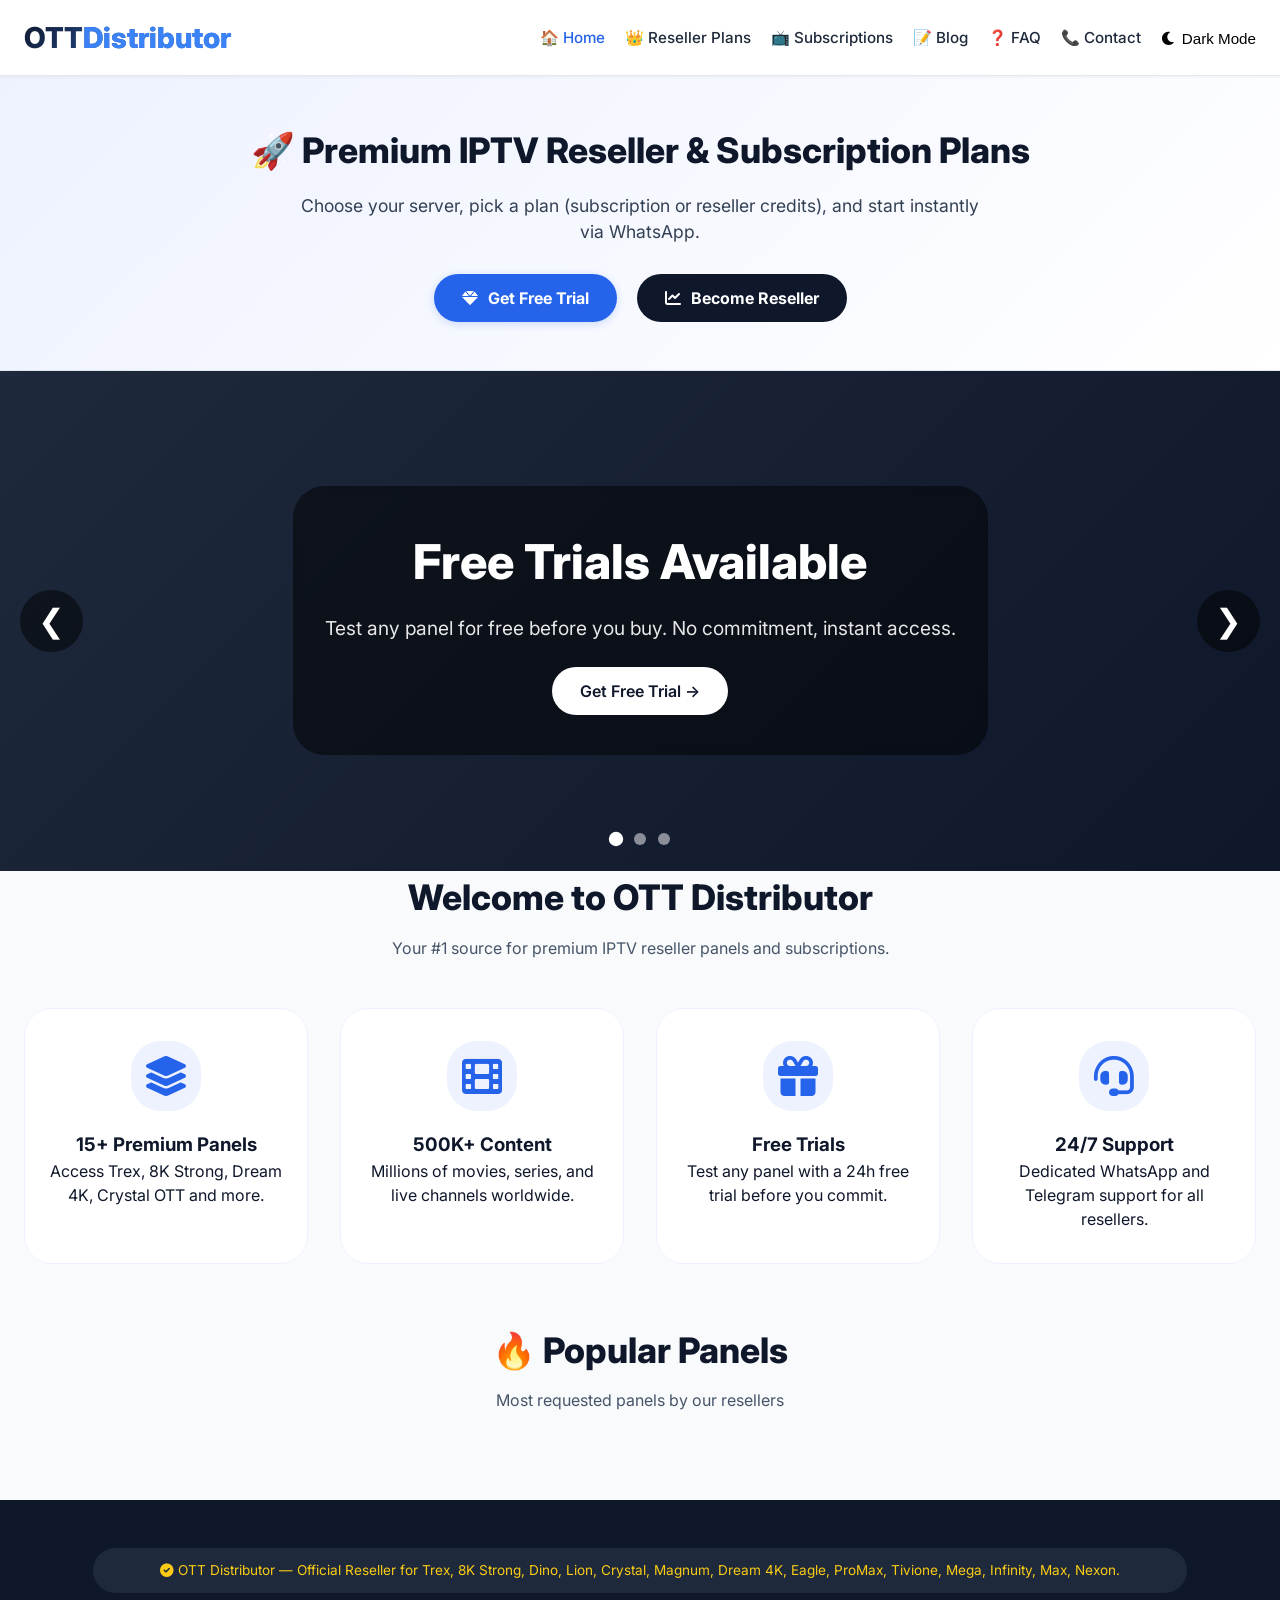
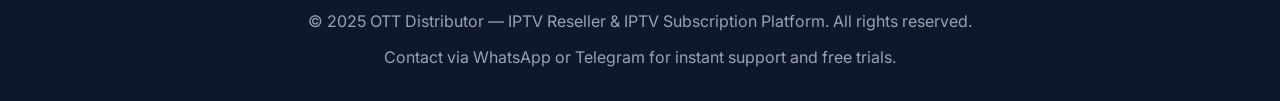
==== commit f1522ff5: "Update index.html" ====
--- a/index.html
+++ b/index.html
@@ -3,525 +3,25 @@
 <head>
   <meta charset="UTF-8">
   <meta name="viewport" content="width=device-width, initial-scale=1.0, viewport-fit=cover">
-  <title>OTT Distributor | #1 IPTV Reseller Platform</title>
-  <meta name="description" content="Start your IPTV reseller business with OTT Distributor. 15+ premium panels (Trex, 8K Strong, Dream 4K, Crystal, Magnum, Eagle, ProMax, Tivione, Mega, Infinity, Max, Nexon). Free trials, wholesale credits, 24/7 support. Profit up to 300%.">
-  <meta name="keywords" content="OTT distributor, IPTV reseller, IPTV subscriptions, wholesale credits, Trex IPTV, 8K Strong, Dream 4K">
+  <title>OTT Distributor | Home - Premium IPTV Reseller</title>
+  <meta name="description" content="OTT Distributor: #1 IPTV Reseller Platform. Trex, 8K Strong, Dream 4K & more. Free trials, wholesale credits, 24/7 support.">
   <link href="https://fonts.googleapis.com/css2?family=Inter:opsz,wght@14..32,300;400;500;600;700;800&display=swap" rel="stylesheet">
   <link rel="stylesheet" href="https://cdnjs.cloudflare.com/ajax/libs/font-awesome/6.0.0-beta3/css/all.min.css">
-  <style>
-    * { margin: 0; padding: 0; box-sizing: border-box; }
-    body {
-      font-family: 'Inter', sans-serif;
-      background: #f8fafc;
-      color: #0f172a;
-      line-height: 1.5;
-      transition: background 0.3s, color 0.3s;
-    }
-    body.dark-mode {
-      background: #0f172a;
-      color: #e2e8f0;
-    }
-    .container { max-width: 1400px; margin: 0 auto; padding: 0 24px; }
-    .header {
-      background: white;
-      box-shadow: 0 1px 3px rgba(0,0,0,0.05);
-      position: sticky;
-      top: 0;
-      z-index: 100;
-      border-bottom: 1px solid #e2e8f0;
-      transition: background 0.3s, border-color 0.3s;
-    }
-    body.dark-mode .header {
-      background: #1e293b;
-      border-bottom-color: #334155;
-    }
-    .nav {
-      display: flex;
-      justify-content: space-between;
-      align-items: center;
-      padding: 16px 24px;
-      max-width: 1400px;
-      margin: 0 auto;
-      flex-wrap: wrap;
-      gap: 16px;
-    }
-    .logo {
-      display: flex;
-      align-items: center;
-      gap: 10px;
-      text-decoration: none;
-    }
-    .logo span {
-      font-size: 1.8rem;
-      font-weight: 800;
-      background: linear-gradient(135deg, #0f172a, #3b82f6);
-      -webkit-background-clip: text;
-      background-clip: text;
-      color: transparent;
-    }
-    body.dark-mode .logo span {
-      background: linear-gradient(135deg, #e2e8f0, #60a5fa);
-      -webkit-background-clip: text;
-      background-clip: text;
-    }
-    .nav-menu {
-      display: flex;
-      gap: 20px;
-      list-style: none;
-      flex-wrap: wrap;
-      align-items: center;
-    }
-    .nav-menu a, .dark-mode-toggle {
-      text-decoration: none;
-      color: #1e293b;
-      font-weight: 500;
-      transition: color 0.2s;
-      font-size: 0.95rem;
-      cursor: pointer;
-      background: none;
-      border: none;
-    }
-    body.dark-mode .nav-menu a,
-    body.dark-mode .dark-mode-toggle {
-      color: #cbd5e1;
-    }
-    .nav-menu a:hover, .nav-menu a.active, .dark-mode-toggle:hover {
-      color: #2563eb;
-    }
-    .dark-mode-toggle {
-      display: inline-flex;
-      align-items: center;
-      gap: 6px;
-      font-family: inherit;
-    }
-    .mobile-menu-btn {
-      display: none;
-      background: none;
-      border: none;
-      font-size: 1.5rem;
-      cursor: pointer;
-      color: #1e293b;
-    }
-    body.dark-mode .mobile-menu-btn { color: #cbd5e1; }
-    .mobile-menu-overlay {
-      position: fixed;
-      top: 0;
-      left: -100%;
-      width: 80%;
-      max-width: 320px;
-      height: 100%;
-      background: white;
-      z-index: 200;
-      transition: left 0.3s ease;
-      box-shadow: 2px 0 10px rgba(0,0,0,0.1);
-      padding: 80px 24px 24px;
-      display: flex;
-      flex-direction: column;
-      gap: 24px;
-    }
-    body.dark-mode .mobile-menu-overlay { background: #1e293b; }
-    .mobile-menu-overlay.active { left: 0; }
-    .mobile-menu-overlay a, .mobile-menu-overlay .dark-mode-toggle {
-      text-decoration: none;
-      color: #1e293b;
-      font-size: 1.1rem;
-      font-weight: 500;
-      padding: 8px 0;
-      display: block;
-      background: none;
-      border: none;
-      text-align: left;
-      cursor: pointer;
-    }
-    body.dark-mode .mobile-menu-overlay a,
-    body.dark-mode .mobile-menu-overlay .dark-mode-toggle { color: #cbd5e1; }
-    .menu-backdrop {
-      position: fixed;
-      top: 0;
-      left: 0;
-      width: 100%;
-      height: 100%;
-      background: rgba(0,0,0,0.5);
-      z-index: 150;
-      display: none;
-    }
-    .menu-backdrop.active { display: block; }
-    @media (max-width: 768px) {
-      .mobile-menu-btn { display: block; }
-      .nav-menu { display: none; }
-    }
-    @media (min-width: 769px) {
-      .mobile-menu-overlay, .menu-backdrop { display: none; }
-    }
-    .info-banner {
-      background: linear-gradient(135deg, #eef2ff, #ffffff, #e0e7ff);
-      background-size: 200% 200%;
-      animation: gradientShift 8s ease infinite;
-      text-align: center;
-      padding: 48px 24px;
-      border-bottom: 1px solid #e2e8f0;
-    }
-    body.dark-mode .info-banner {
-      background: linear-gradient(135deg, #1e293b, #0f172a, #1e293b);
-      border-bottom-color: #334155;
-    }
-    @keyframes gradientShift {
-      0% { background-position: 0% 50%; }
-      50% { background-position: 100% 50%; }
-      100% { background-position: 0% 50%; }
-    }
-    .info-banner h2 { font-size: 2.2rem; font-weight: 800; margin-bottom: 16px; color: #0f172a; }
-    body.dark-mode .info-banner h2 { color: #f1f5f9; }
-    .info-banner p { font-size: 1.1rem; color: #334155; max-width: 700px; margin: 0 auto 28px; }
-    body.dark-mode .info-banner p { color: #94a3b8; }
-    .banner-buttons { display: flex; gap: 20px; justify-content: center; flex-wrap: wrap; }
-    .btn-primary, .btn-secondary, .btn-outline {
-      padding: 12px 28px;
-      border-radius: 40px;
-      font-weight: 700;
-      font-size: 1rem;
-      cursor: pointer;
-      transition: transform 0.2s, background 0.2s;
-      border: none;
-      display: inline-flex;
-      align-items: center;
-      gap: 10px;
-      text-decoration: none;
-    }
-    .btn-primary { background: #2563eb; color: white; box-shadow: 0 2px 8px rgba(37,99,235,0.2); }
-    .btn-primary:hover { background: #1d4ed8; transform: translateY(-2px); }
-    .btn-secondary { background: #0f172a; color: white; }
-    .btn-secondary:hover { background: #1e293b; transform: translateY(-2px); }
-    .btn-outline { background: transparent; border: 1.5px solid #2563eb; color: #2563eb; }
-    .btn-outline:hover { background: #2563eb; color: white; transform: translateY(-2px); }
-    body.dark-mode .btn-secondary { background: #334155; }
-    body.dark-mode .btn-secondary:hover { background: #475569; }
-    .hero-slideshow {
-      position: relative;
-      width: 100%;
-      height: 500px;
-      overflow: hidden;
-      background: #0f172a;
-    }
-    .slide-hero {
-      position: absolute;
-      top: 0;
-      left: 0;
-      width: 100%;
-      height: 100%;
-      opacity: 0;
-      transition: opacity 0.8s ease-in-out;
-      display: flex;
-      align-items: center;
-      justify-content: center;
-      text-align: center;
-      color: white;
-      background-size: cover;
-      background-position: center;
-    }
-    .slide-hero.active { opacity: 1; z-index: 2; }
-    .slide-content {
-      max-width: 800px;
-      padding: 0 24px;
-      background: rgba(0,0,0,0.5);
-      backdrop-filter: blur(4px);
-      border-radius: 32px;
-      padding: 40px 32px;
-    }
-    .slide-content h2 { font-size: 3rem; font-weight: 800; margin-bottom: 16px; }
-    .slide-content p { font-size: 1.2rem; margin-bottom: 24px; opacity: 0.9; }
-    .slide-content .btn-light {
-      background: white;
-      color: #0f172a;
-      padding: 12px 28px;
-      border-radius: 40px;
-      text-decoration: none;
-      font-weight: 600;
-      display: inline-block;
-      transition: transform 0.2s;
-    }
-    .slide-content .btn-light:hover { transform: translateY(-3px); background: #f1f5f9; }
-    .prev-slide, .next-slide {
-      position: absolute;
-      top: 50%;
-      transform: translateY(-50%);
-      background: rgba(0,0,0,0.5);
-      color: white;
-      border: none;
-      font-size: 2rem;
-      padding: 12px 18px;
-      cursor: pointer;
-      z-index: 10;
-      border-radius: 50%;
-      transition: 0.2s;
-    }
-    .prev-slide { left: 20px; }
-    .next-slide { right: 20px; }
-    .prev-slide:hover, .next-slide:hover { background: rgba(0,0,0,0.8); }
-    .dots-hero {
-      position: absolute;
-      bottom: 20px;
-      left: 0;
-      right: 0;
-      text-align: center;
-      z-index: 10;
-    }
-    .dot-hero {
-      display: inline-block;
-      width: 12px;
-      height: 12px;
-      margin: 0 6px;
-      background: rgba(255,255,255,0.5);
-      border-radius: 50%;
-      cursor: pointer;
-      transition: 0.2s;
-    }
-    .dot-hero.active { background: white; transform: scale(1.2); }
-    .section-title { font-size: 2.2rem; font-weight: 800; margin-bottom: 12px; text-align: center; }
-    .section-sub { text-align: center; color: #475569; margin-bottom: 48px; }
-    body.dark-mode .section-sub { color: #94a3b8; }
-    .features-grid {
-      display: grid;
-      grid-template-columns: repeat(auto-fit, minmax(240px, 1fr));
-      gap: 32px;
-      margin-bottom: 60px;
-    }
-    .feature-card {
-      background: white;
-      border-radius: 28px;
-      padding: 32px 24px;
-      text-align: center;
-      border: 1px solid #eef2ff;
-      transition: transform 0.2s;
-    }
-    body.dark-mode .feature-card { background: #1e293b; border-color: #334155; }
-    .feature-card:hover { transform: translateY(-5px); }
-    .feature-icon {
-      font-size: 2.5rem;
-      background: #eef2ff;
-      width: 70px;
-      height: 70px;
-      display: flex;
-      align-items: center;
-      justify-content: center;
-      border-radius: 30px;
-      margin: 0 auto 20px;
-      color: #2563eb;
-    }
-    body.dark-mode .feature-icon { background: #334155; color: #60a5fa; }
-    .panels-grid {
-      display: grid;
-      grid-template-columns: repeat(auto-fill, minmax(320px, 1fr));
-      gap: 32px;
-      margin: 40px 0;
-    }
-    .panel-card {
-      background: white;
-      border-radius: 28px;
-      overflow: hidden;
-      box-shadow: 0 8px 20px rgba(0,0,0,0.04);
-      transition: transform 0.2s, box-shadow 0.2s;
-      border: 1px solid #eef2ff;
-    }
-    body.dark-mode .panel-card { background: #1e293b; border-color: #334155; }
-    .panel-card:hover { transform: translateY(-6px); box-shadow: 0 20px 30px -12px rgba(0,0,0,0.12); }
-    .card-header {
-      background: linear-gradient(135deg, #f1f5f9, #ffffff);
-      padding: 20px 24px;
-      border-bottom: 1px solid #eef2ff;
-    }
-    body.dark-mode .card-header { background: #2d3748; border-bottom-color: #475569; }
-    .card-header h3 {
-      font-size: 1.5rem;
-      font-weight: 700;
-      display: flex;
-      justify-content: space-between;
-      align-items: baseline;
-      flex-wrap: wrap;
-    }
-    .rating {
-      font-size: 0.85rem;
-      background: #eef2ff;
-      padding: 4px 10px;
-      border-radius: 30px;
-      color: #2563eb;
-    }
-    body.dark-mode .rating { background: #334155; color: #60a5fa; }
-    .card-body { padding: 20px 24px; }
-    .description { color: #334155; margin-bottom: 16px; font-size: 0.9rem; }
-    body.dark-mode .description { color: #cbd5e1; }
-    .stats {
-      display: flex;
-      flex-wrap: wrap;
-      gap: 12px;
-      font-size: 0.75rem;
-      color: #4b5563;
-      margin-bottom: 16px;
-      background: #f8fafc;
-      padding: 8px 12px;
-      border-radius: 20px;
-    }
-    body.dark-mode .stats { background: #0f172a; color: #94a3b8; }
-    .price {
-      font-size: 1.9rem;
-      font-weight: 800;
-      color: #0f172a;
-      margin: 12px 0;
-    }
-    body.dark-mode .price { color: #facc15; }
-    .price small { font-size: 0.9rem; font-weight: 400; color: #64748b; }
-    .features { list-style: none; margin: 16px 0; }
-    .features li { padding: 6px 0; font-size: 0.85rem; display: flex; align-items: center; gap: 8px; }
-    .features li i.fa-check { color: #10b981; width: 18px; }
-    .btn-group {
-      display: flex;
-      flex-wrap: wrap;
-      gap: 10px;
-      margin-top: 20px;
-    }
-    .btn-wa, .btn-tg, .btn-trial {
-      flex: 1;
-      min-width: 90px;
-      padding: 10px 12px;
-      border-radius: 40px;
-      font-weight: 600;
-      font-size: 0.8rem;
-      text-align: center;
-      text-decoration: none;
-      display: inline-flex;
-      align-items: center;
-      justify-content: center;
-      gap: 6px;
-      transition: transform 0.2s;
-      cursor: pointer;
-      border: none;
-    }
-    .btn-wa { background: #25D366; color: white; }
-    .btn-tg { background: #0088cc; color: white; }
-    .btn-trial { background: #f59e0b; color: white; }
-    .btn-wa:hover, .btn-tg:hover, .btn-trial:hover { transform: translateY(-2px); opacity: 0.9; }
-    .tab-bar {
-      background: #f1f5f9;
-      padding: 8px;
-      border-radius: 60px;
-      display: inline-flex;
-      margin: 24px auto;
-    }
-    .tab-buttons {
-      display: flex;
-      justify-content: center;
-      flex-wrap: wrap;
-      gap: 8px;
-    }
-    .tab-btn {
-      padding: 12px 28px;
-      border: none;
-      background: transparent;
-      font-weight: 700;
-      font-size: 1rem;
-      border-radius: 40px;
-      cursor: pointer;
-      transition: all 0.2s;
-      color: #334155;
-    }
-    .tab-btn.active { background: white; color: #2563eb; box-shadow: 0 4px 12px rgba(0,0,0,0.08); }
-    body.dark-mode .tab-btn { color: #94a3b8; }
-    body.dark-mode .tab-btn.active { background: #1e293b; color: #60a5fa; }
-    .page { display: none; padding: 48px 0 40px; }
-    .page.active-page { display: block; }
-    .faq-grid { max-width: 900px; margin: 0 auto; }
-    .faq-item { border-bottom: 1px solid #e2e8f0; padding: 16px 0; }
-    body.dark-mode .faq-item { border-bottom-color: #334155; }
-    .faq-question {
-      font-weight: 700;
-      font-size: 1.1rem;
-      display: flex;
-      justify-content: space-between;
-      align-items: center;
-      cursor: pointer;
-      padding: 8px 0;
-    }
-    .faq-question i { transition: transform 0.3s; color: #3b82f6; }
-    .faq-answer {
-      max-height: 0;
-      overflow: hidden;
-      transition: max-height 0.3s ease;
-      color: #475569;
-      padding-right: 24px;
-    }
-    body.dark-mode .faq-answer { color: #94a3b8; }
-    .faq-answer.active { max-height: 300px; padding-bottom: 12px; }
-    .contact-card {
-      max-width: 800px;
-      margin: 0 auto;
-      background: white;
-      border-radius: 32px;
-      padding: 40px;
-      box-shadow: 0 8px 20px rgba(0,0,0,0.05);
-    }
-    body.dark-mode .contact-card { background: #1e293b; }
-    .contact-info { display: flex; flex-direction: column; gap: 24px; margin-bottom: 32px; }
-    .contact-item { display: flex; align-items: center; gap: 16px; }
-    .contact-item i { font-size: 2rem; }
-    .contact-item a { color: #2563eb; text-decoration: none; }
-    .contact-form { display: flex; flex-direction: column; gap: 16px; }
-    .contact-form input, .contact-form textarea {
-      padding: 14px;
-      border-radius: 40px;
-      border: 1px solid #e2e8f0;
-      font-family: inherit;
-    }
-    body.dark-mode .contact-form input,
-    body.dark-mode .contact-form textarea {
-      background: #0f172a;
-      border-color: #475569;
-      color: white;
-    }
-    .contact-form textarea { border-radius: 24px; }
-    footer {
-      background: #0f172a;
-      color: #94a3b8;
-      text-align: center;
-      padding: 32px;
-      margin-top: 40px;
-    }
-    body.dark-mode footer { background: #020617; }
-    .official-text {
-      background: #1e293b;
-      padding: 12px;
-      border-radius: 40px;
-      margin: 16px auto;
-      max-width: 90%;
-      font-size: 0.85rem;
-      color: #facc15;
-    }
-    body.dark-mode .official-text { background: #334155; }
-    @media (max-width: 768px) {
-      .info-banner h2 { font-size: 1.6rem; }
-      .hero-slideshow { height: 450px; }
-      .slide-content h2 { font-size: 1.8rem; }
-      .slide-content p { font-size: 1rem; }
-      .prev-slide, .next-slide { font-size: 1.5rem; padding: 8px 12px; }
-      .panels-grid { grid-template-columns: 1fr; }
-      .btn-group { flex-direction: column; }
-      .btn-wa, .btn-tg, .btn-trial { width: 100%; }
-    }
-  </style>
+  <link rel="stylesheet" href="style.css">
+  <script src="script.js" defer></script>
 </head>
 <body>
-
 <header class="header">
   <div class="nav">
-    <a href="#" class="logo" data-nav="home"><span>OTT<span style="color:#3b82f6;">Distributor</span></span></a>
+    <a href="index.html" class="logo"><span>OTT<span style="color:#3b82f6;">Distributor</span></span></a>
     <button class="mobile-menu-btn" id="mobileMenuBtn"><i class="fas fa-bars"></i></button>
     <ul class="nav-menu" id="navMenu">
-      <li><a href="#" data-nav="home" class="active">🏠 Home</a></li>
-      <li><a href="#" data-nav="reseller">👑 Reseller Plans</a></li>
-      <li><a href="#" data-nav="subscriptions">📺 Subscriptions</a></li>
-      <li><a href="#" data-nav="blog">📝 Blog</a></li>
-      <li><a href="#" data-nav="faq">❓ FAQ</a></li>
-      <li><a href="#" data-nav="contact">📞 Contact</a></li>
-      <!-- dark mode button will be added by JS -->
+      <li><a href="index.html" class="active">🏠 Home</a></li>
+      <li><a href="reseller.html">👑 Reseller Plans</a></li>
+      <li><a href="subscription.html">📺 Subscriptions</a></li>
+      <li><a href="blog.html">📝 Blog</a></li>
+      <li><a href="faq.html">❓ FAQ</a></li>
+      <li><a href="contact.html">📞 Contact</a></li>
     </ul>
   </div>
 </header>
@@ -533,112 +33,39 @@
   <h2>🚀 Premium IPTV Reseller & Subscription Plans</h2>
   <p>Choose your server, pick a plan (subscription or reseller credits), and start instantly via WhatsApp.</p>
   <div class="banner-buttons">
-    <button class="btn-primary" id="bannerSubsBtn"><i class="fas fa-gem"></i> Get Free Trial</button>
-    <button class="btn-secondary" id="bannerResellerBtn"><i class="fas fa-chart-line"></i> Become Reseller</button>
+    <a href="subscription.html" class="btn-primary"><i class="fas fa-gem"></i> Get Free Trial</a>
+    <a href="reseller.html" class="btn-secondary"><i class="fas fa-chart-line"></i> Become Reseller</a>
   </div>
 </div>
 
 <div class="hero-slideshow" id="heroSlideshow">
   <div class="slide-hero active" style="background-image: linear-gradient(135deg, #1e293b, #0f172a), url('https://picsum.photos/id/104/1920/600'); background-blend-mode: overlay;">
-    <div class="slide-content"><h2>Free Trials Available</h2><p>Test any panel for free before you buy. No commitment, instant access.</p><a href="#" class="btn-light" data-nav="subscriptions">Get Free Trial →</a></div>
+    <div class="slide-content"><h2>Free Trials Available</h2><p>Test any panel for free before you buy. No commitment, instant access.</p><a href="subscription.html" class="btn-light">Get Free Trial →</a></div>
   </div>
   <div class="slide-hero" style="background-image: linear-gradient(135deg, #1e293b, #0f172a), url('https://picsum.photos/id/106/1920/600'); background-blend-mode: overlay;">
-    <div class="slide-content"><h2>Reseller Wholesale Plans</h2><p>Buy credits in bulk and earn up to 300% profit. Free reseller dashboard included.</p><a href="#" class="btn-light" data-nav="reseller">Become a Reseller →</a></div>
+    <div class="slide-content"><h2>Reseller Wholesale Plans</h2><p>Buy credits in bulk and earn up to 300% profit. Free reseller dashboard included.</p><a href="reseller.html" class="btn-light">Become a Reseller →</a></div>
   </div>
   <div class="slide-hero" style="background-image: linear-gradient(135deg, #1e293b, #0f172a), url('https://picsum.photos/id/20/1920/600'); background-blend-mode: overlay;">
-    <div class="slide-content"><h2>Premium OTT Panels</h2><p>15+ panels, 500K+ content, 4K/8K streaming. Subscribe now and enjoy the best.</p><a href="#" class="btn-light" data-nav="subscriptions">View Subscriptions →</a></div>
+    <div class="slide-content"><h2>Premium OTT Panels</h2><p>15+ panels, 500K+ content, 4K/8K streaming. Subscribe now and enjoy the best.</p><a href="subscription.html" class="btn-light">View Subscriptions →</a></div>
   </div>
   <button class="prev-slide" id="prevSlide">❮</button>
   <button class="next-slide" id="nextSlide">❯</button>
   <div class="dots-hero" id="dotsHero"></div>
 </div>
 
-<div class="tab-buttons container">
-  <div class="tab-bar">
-    <button class="tab-btn active" data-page="home">🏠 Home</button>
-    <button class="tab-btn" data-page="reseller">👑 Reseller Plans</button>
-    <button class="tab-btn" data-page="subscriptions">📺 Subscriptions</button>
-    <button class="tab-btn" data-page="blog">📝 Blog</button>
-    <button class="tab-btn" data-page="faq">❓ FAQ</button>
-    <button class="tab-btn" data-page="contact">📞 Contact</button>
+<div class="container">
+  <h2 class="section-title">Welcome to OTT Distributor</h2>
+  <p class="section-sub">Your #1 source for premium IPTV reseller panels and subscriptions.</p>
+  <div class="features-grid">
+    <div class="feature-card"><div class="feature-icon"><i class="fas fa-layer-group"></i></div><h3>15+ Premium Panels</h3><p>Access Trex, 8K Strong, Dream 4K, Crystal OTT and more.</p></div>
+    <div class="feature-card"><div class="feature-icon"><i class="fas fa-film"></i></div><h3>500K+ Content</h3><p>Millions of movies, series, and live channels worldwide.</p></div>
+    <div class="feature-card"><div class="feature-icon"><i class="fas fa-gift"></i></div><h3>Free Trials</h3><p>Test any panel with a 24h free trial before you commit.</p></div>
+    <div class="feature-card"><div class="feature-icon"><i class="fas fa-headset"></i></div><h3>24/7 Support</h3><p>Dedicated WhatsApp and Telegram support for all resellers.</p></div>
   </div>
+  <h2 class="section-title">🔥 Popular Panels</h2>
+  <p class="section-sub">Most requested panels by our resellers</p>
+  <div class="panels-grid" id="featuredPanelsGrid"></div>
 </div>
-
-<main>
-  <!-- HOME PAGE -->
-  <div id="homePage" class="page active-page">
-    <div class="container">
-      <h2 class="section-title">Welcome to OTT Distributor</h2>
-      <p class="section-sub">Your #1 source for premium IPTV reseller panels and subscriptions.</p>
-      <div class="features-grid">
-        <div class="feature-card"><div class="feature-icon"><i class="fas fa-layer-group"></i></div><h3>15+ Premium Panels</h3><p>Access Trex, 8K Strong, Dream 4K, Crystal OTT and more.</p></div>
-        <div class="feature-card"><div class="feature-icon"><i class="fas fa-film"></i></div><h3>500K+ Content</h3><p>Millions of movies, series, and live channels worldwide.</p></div>
-        <div class="feature-card"><div class="feature-icon"><i class="fas fa-gift"></i></div><h3>Free Trials</h3><p>Test any panel with a 24h free trial before you commit.</p></div>
-        <div class="feature-card"><div class="feature-icon"><i class="fas fa-headset"></i></div><h3>24/7 Support</h3><p>Dedicated WhatsApp and Telegram support for all resellers.</p></div>
-      </div>
-      <h2 class="section-title">🔥 All Premium IPTV Panels</h2>
-      <p class="section-sub">Browse our complete collection of high‑performance panels</p>
-      <div class="panels-grid" id="homePanelsGrid"></div>
-    </div>
-  </div>
-
-  <!-- RESELLER PAGE -->
-  <div id="resellerPage" class="page">
-    <div class="container">
-      <h2 class="section-title">👑 Wholesale Reseller Plans</h2>
-      <p class="section-sub">Buy credits in bulk and sell subscriptions at your own price. Profit margins up to 300%.</p>
-      <div class="panels-grid" id="resellerGrid"></div>
-    </div>
-  </div>
-
-  <!-- SUBSCRIPTIONS PAGE -->
-  <div id="subscriptionsPage" class="page">
-    <div class="container">
-      <h2 class="section-title">📺 Premium OTT Subscriptions</h2>
-      <p class="section-sub">1-year access with HD/4K streaming, EPG, and 24/7 support.</p>
-      <div class="panels-grid" id="subscriptionsGrid"></div>
-    </div>
-  </div>
-
-  <!-- BLOG PAGE -->
-  <div id="blogPage" class="page">
-    <div class="container">
-      <h2 class="section-title">📝 IPTV Blog - News & Guides</h2>
-      <p class="section-sub">Stay updated with the latest IPTV trends, reseller strategies, and panel reviews.</p>
-      <div class="panels-grid" id="blogGrid"></div>
-    </div>
-  </div>
-
-  <!-- FAQ PAGE -->
-  <div id="faqPage" class="page">
-    <div class="container">
-      <h2 class="section-title">❓ Frequently Asked Questions</h2>
-      <p class="section-sub">Everything you need to know about our panels, trials, and reseller plans.</p>
-      <div class="faq-grid" id="faqContainer"></div>
-    </div>
-  </div>
-
-  <!-- CONTACT PAGE -->
-  <div id="contactPage" class="page">
-    <div class="container">
-      <div class="contact-card">
-        <h2 class="section-title">📞 Contact Us</h2>
-        <div class="contact-info">
-          <div class="contact-item"><i class="fab fa-whatsapp fa-2x" style="color:#25D366;"></i><div><strong>WhatsApp Support</strong><br><a href="https://wa.me/212670969192" target="_blank">+212 670-969192</a></div></div>
-          <div class="contact-item"><i class="fab fa-telegram fa-2x" style="color:#0088cc;"></i><div><strong>Telegram Support</strong><br><a href="https://t.me/OTTDistributor" target="_blank">@OTTDistributor</a></div></div>
-          <div class="contact-item"><i class="fas fa-envelope fa-2x" style="color:#2563eb;"></i><div><strong>Email</strong><br>sales@ottdistributor.net</div></div>
-        </div>
-        <form class="contact-form" id="contactForm">
-          <input type="text" placeholder="Your Name" required>
-          <input type="email" placeholder="Your Email" required>
-          <textarea rows="4" placeholder="Your Message"></textarea>
-          <button type="submit" class="btn-primary" style="width:100%;">Send Message</button>
-        </form>
-        <div id="contactFormMessage" style="margin-top:16px; text-align:center;"></div>
-      </div>
-    </div>
-  </div>
-</main>
 
 <footer>
   <div class="official-text"><i class="fas fa-check-circle"></i> OTT Distributor — Official Reseller for Trex, 8K Strong, Dino, Lion, Crystal, Magnum, Dream 4K, Eagle, ProMax, Tivione, Mega, Infinity, Max, Nexon.</div>
@@ -646,303 +73,16 @@
   <p style="margin-top:12px;">Contact via WhatsApp or Telegram for instant support and free trials.</p>
 </footer>
 
+<script src="panels-data.js"></script>
 <script>
-  // ======================== PANELS DATA (embedded) ========================
-  const panels = [
-    { name: "Trex IPTV", rating: 4.9, channels: "42,500+", movies: "110,000+", series: "18,500+", description: "Most popular panel with largest library. 4K/8K, anti‑freeze, M3U/MAG.", features: ["4K/8K Streaming", "Anti-freeze", "M3U + MAG"], subPrice: "€49/year", resellerCredits: "120 Credits", resellerPrice: "€185", creditRule: "12 credits = 1 year" },
-    { name: "8K Strong", rating: 4.9, channels: "34,261+", movies: "123,499+", series: "0", description: "Premium 8K streaming, instant activation, global CDN, catch‑up.", features: ["8K Streaming", "Global CDN", "Catch-up"], subPrice: "€50/year", resellerCredits: "120 Credits", resellerPrice: "€190", creditRule: "12 credits = 1 year" },
-    { name: "Dino IPTV", rating: 4.5, channels: "29,800+", movies: "75,000+", series: "10,000+", description: "Affordable panel with free trial, EPG, multi‑device.", features: ["Affordable", "EPG Support", "Multi-device"], subPrice: "€40/year", resellerCredits: "120 Credits", resellerPrice: "€100", creditRule: "12 credits = 1 year" },
-    { name: "Lion OTT", rating: 4.7, channels: "18,484+", movies: "86,126+", series: "22,555+", description: "Stable streaming, large VOD, multi‑device.", features: ["Multi-Device", "Large VOD", "24/7 Support"], subPrice: "€45/year", resellerCredits: "10 Credits", resellerPrice: "€85", creditRule: "1 credit = 1 year" },
-    { name: "Crystal OTT", rating: 4.7, channels: "33,500+", movies: "90,000+", series: "13,000+", description: "Clear stream, anti‑freeze, quick support.", features: ["Anti-freeze", "Quick Support", "1 Credit/Year"], subPrice: "€45/year", resellerCredits: "10 Credits", resellerPrice: "€110", creditRule: "1 credit = 1 year" },
-    { name: "Magnum OTT", rating: 4.8, channels: "21,141+", movies: "106,175+", series: "0", description: "Very stable for USA/Canada, free apps, high uptime.", features: ["USA Stable", "Free Apps", "High Uptime"], subPrice: "€45/year", resellerCredits: "10 Credits", resellerPrice: "€140", creditRule: "1 credit = 1 year" },
-    { name: "Dream 4K", rating: 4.9, channels: "39,800+", movies: "102,000+", series: "18,000+", description: "Ultra HD 4K/8K, Dolby Audio, no buffering.", features: ["4K/8K", "No Buffering", "PPV Events"], subPrice: "€55/year", resellerCredits: "120 Credits", resellerPrice: "€145", creditRule: "12 credits = 1 year" },
-    { name: "Eagle IPTV", rating: 4.7, channels: "12,620+", movies: "42,005+", series: "9,419+", description: "Stable streaming, fast activation, catch‑up.", features: ["Fast Activation", "Catch-up", "Reseller Friendly"], subPrice: "€40/year", resellerCredits: "120 Credits", resellerPrice: "€95", creditRule: "12 credits = 1 year" },
-    { name: "ProMax", rating: 4.8, channels: "36,200+", movies: "95,000+", series: "14,000+", description: "Max speed CDN, auto setup, PPV events.", features: ["Max Speed CDN", "Auto Setup", "PPV Events"], subPrice: "€45/year", resellerCredits: "120 Credits", resellerPrice: "€185", creditRule: "12 credits = 1 year" },
-    { name: "Tivione", rating: 4.5, channels: "28,700+", movies: "68,000+", series: "8,000+", description: "Tivimate compatible, easy install, family friendly.", features: ["Tivimate Compatible", "Easy Install", "Affordable"], subPrice: "€40/year", resellerCredits: "10 Credits", resellerPrice: "€199", creditRule: "1 credit = 1 year" },
-    { name: "Mega OTT", rating: 4.8, channels: "28,500+", movies: "95,000+", series: "12,000+", description: "Vast content library, stable.", features: ["Stable Streaming", "Large VOD", "24/7 Support"], subPrice: "€48/year", resellerCredits: "10 Credits", resellerPrice: "€95", creditRule: "1 credit = 1 year" },
-    { name: "Infinity IPTV", rating: 4.8, channels: "37,800+", movies: "110,000+", series: "20,000+", description: "Endless content, live sports, catch‑up.", features: ["Latest Movies", "Live Sports", "Catch-up"], subPrice: "€50/year", resellerCredits: "10 Credits", resellerPrice: "€200", creditRule: "1 credit = 1 year" },
-    { name: "Max OTT", rating: 4.6, channels: "31,200+", movies: "82,000+", series: "11,000+", description: "Maximum channels, API access.", features: ["Maximum Channels", "API Access", "12 Credits/Year"], subPrice: "€45/year", resellerCredits: "120 Credits", resellerPrice: "€130", creditRule: "12 credits = 1 year" },
-    { name: "Nexon IPTV", rating: 4.7, channels: "17,200+", movies: "120,000+", series: "0", description: "Best-selling in Spain & Latin America.", features: ["Fast Activation", "Easy Management", "Large VOD"], subPrice: "€45/year", resellerCredits: "120 Credits", resellerPrice: "€100", creditRule: "12 credits = 1 year" }
-  ];
-
-  // Helper functions for cards
   function createSubscriptionCard(p) {
     const trialMsg = `Hello, I would like to request a FREE TRIAL for ${p.name}. Please provide access. Thank you!`;
     return `<div class="panel-card"><div class="card-header"><h3>${p.name} <span class="rating">⭐ ${p.rating}</span></h3></div><div class="card-body"><div class="stats"><span>📺 ${p.channels}</span><span>🎬 ${p.movies}</span>${p.series !== "0" ? `<span>📺 ${p.series}</span>` : ''}</div><div class="description">${p.description}</div><ul class="features">${p.features.map(f => `<li><i class="fas fa-check"></i> ${f}</li>`).join('')}</ul><div class="price">${p.subPrice} <small>/ 1 year</small></div><div class="btn-group"><a href="https://wa.me/212670969192?text=${encodeURIComponent(trialMsg)}" target="_blank" class="btn-trial"><i class="fas fa-gift"></i> Free Trial</a><a href="https://wa.me/212670969192?text=Hello%2C%20I%20want%20to%20subscribe%20to%20${encodeURIComponent(p.name)}%20for%20${encodeURIComponent(p.subPrice)}.%20Please%20send%20payment%20details." target="_blank" class="btn-wa"><i class="fab fa-whatsapp"></i> WhatsApp</a><a href="https://t.me/OTTDistributor?text=Hello%2C%20I%20want%20to%20subscribe%20to%20${encodeURIComponent(p.name)}%20for%20${encodeURIComponent(p.subPrice)}." target="_blank" class="btn-tg"><i class="fab fa-telegram"></i> Telegram</a></div></div></div>`;
   }
-
-  function createResellerCard(p) {
-    let subsCount = p.creditRule.includes("1 credit") ? parseInt(p.resellerCredits) : parseInt(p.resellerCredits)/12;
-    const trialMsg = `Hello, I would like to request a FREE TRIAL / demo access for the reseller panel of ${p.name}. Please provide access. Thank you!`;
-    return `<div class="panel-card"><div class="card-header"><h3>${p.name} <span class="rating">⭐ ${p.rating}</span></h3></div><div class="card-body"><div class="stats"><span>📺 ${p.channels}</span><span>🎬 ${p.movies}</span>${p.series !== "0" ? `<span>📺 ${p.series}</span>` : ''}</div><div class="description">${p.description}</div><ul class="features"><li><i class="fas fa-check"></i> <strong>${p.resellerCredits}</strong> wholesale credits</li><li><i class="fas fa-check"></i> Creates <strong>${subsCount}</strong> x 1-year subscriptions</li><li><i class="fas fa-check"></i> Free reseller dashboard + API</li><li><i class="fas fa-check"></i> 24/7 priority support</li></ul><div class="price">${p.resellerPrice} <small>/ wholesale pack</small></div><div class="btn-group"><a href="https://wa.me/212670969192?text=${encodeURIComponent(trialMsg)}" target="_blank" class="btn-trial"><i class="fas fa-gift"></i> Free Trial</a><a href="https://wa.me/212670969192?text=Hello%2C%20I%20want%20to%20become%20a%20reseller%20for%20${encodeURIComponent(p.name)}.%20Reseller%20pack%3A%20${encodeURIComponent(p.resellerCredits)}%20for%20${encodeURIComponent(p.resellerPrice)}.%20Please%20send%20details." target="_blank" class="btn-wa"><i class="fab fa-whatsapp"></i> WhatsApp</a><a href="https://t.me/OTTDistributor?text=Hello%2C%20I%20want%20to%20become%20a%20reseller%20for%20${encodeURIComponent(p.name)}.%20Reseller%20pack%3A%20${encodeURIComponent(p.resellerCredits)}%20for%20${encodeURIComponent(p.resellerPrice)}." target="_blank" class="btn-tg"><i class="fab fa-telegram"></i> Telegram</a></div></div></div>`;
+  const featuredGrid = document.getElementById('featuredPanelsGrid');
+  if (featuredGrid && typeof panels !== 'undefined') {
+    featuredGrid.innerHTML = panels.slice(0, 4).map(p => createSubscriptionCard(p)).join('');
   }
-
-  // Render all grids
-  function renderAll() {
-    const homeGrid = document.getElementById('homePanelsGrid');
-    const subsGrid = document.getElementById('subscriptionsGrid');
-    const resellerGridElem = document.getElementById('resellerGrid');
-    if (homeGrid) homeGrid.innerHTML = panels.map(p => createSubscriptionCard(p)).join('');
-    if (subsGrid) subsGrid.innerHTML = panels.map(p => createSubscriptionCard(p)).join('');
-    if (resellerGridElem) resellerGridElem.innerHTML = panels.map(p => createResellerCard(p)).join('');
-  }
-
-  // Blog posts (50)
-  const blogTitles = [
-    "How to Start an IPTV Reseller Business", "Top 10 IPTV Players for 2025", "Understanding IPTV Credit System",
-    "Best Panels for 4K Streaming", "IPTV vs Cable: Which is Better?", "How to Increase IPTV Reseller Profits",
-    "Beginner's Guide to IPTV", "Trex IPTV Full Review", "8K Strong Panel Features", "Crystal OTT vs Magnum OTT",
-    "Dream 4K IPTV Channel List", "Eagle IPTV Installation Guide", "ProMax Panel Reseller Tips", "Tivione Setup on Firestick",
-    "Mega OTT vs Infinity IPTV", "Max OTT Channel Categories", "Nexon IPTV for Latin America", "How to Get Free IPTV Trials",
-    "Best IPTV for Sports Fans", "IPTV for USA/Canada Users", "EPG and Catch-up Explained", "How to Use Tivimate with IPTV",
-    "Reseller Dashboard Walkthrough", "Wholesale Credits Strategy", "How to Sell IPTV Subscriptions", "IPTV Payment Methods Guide",
-    "Avoid IPTV Scams", "Best IPTV for Arabic Channels", "IPTV for European Channels", "How to Renew IPTV Subscription",
-    "IPTV on Smart TV", "IPTV on Android Box", "IPTV on iOS Devices", "IPTV on MAG Devices", "IPTV on Enigma2",
-    "How to Backup IPTV Playlist", "How to Add EPG to IPTV", "Best IPTV for PPV Events", "IPTV with VPN: Do You Need It?",
-    "How to Test IPTV Before Buying", "IPTV Reseller Success Stories", "How to Get IPTV Support 24/7", "IPTV Channel List Updates",
-    "How to Create IPTV M3U Link", "How to Use IPTV with VLC", "Best IPTV for Movies and Series", "IPTV for Kids Channels",
-    "How to Monetize IPTV Reselling", "IPTV Industry Trends 2025", "Why Choose OTT Distributor", "How to Get a Free Trial on Any Panel"
-  ];
-  const blogGrid = document.getElementById('blogGrid');
-  if (blogGrid) {
-    blogGrid.innerHTML = blogTitles.map(title => {
-      const date = new Date(2025, Math.floor(Math.random() * 12), Math.floor(Math.random() * 28) + 1).toLocaleDateString('en-US', { year: 'numeric', month: 'long', day: 'numeric' });
-      return `<div class="panel-card"><div class="card-header"><h3>${title}</h3></div><div class="card-body"><p style="color:#64748b; font-size:0.75rem; margin-bottom:8px;"><i class="far fa-calendar-alt"></i> ${date}</p><div class="description">Complete guide on ${title.toLowerCase()}.</div><button class="btn-outline read-more-trigger" style="margin-top:16px; display:inline-block;">Read More →</button></div></div>`;
-    }).join('');
-  }
-
-  // FAQ data
-  const faqData = [
-    { q: "How do I get a free trial?", a: "Click the 'Free Trial' button on any panel card. You'll be redirected to WhatsApp or Telegram — just send a message with your preferred panel name and we'll activate a 24h trial instantly." },
-    { q: "What payment methods do you accept?", a: "We accept Cryptocurrency (USDT, BTC), PayPal, Credit Card, Bank Transfer, and Western Union." },
-    { q: "How long does it take to get panel access after purchase?", a: "Within 24 hours after payment confirmation. Most subscriptions and reseller packs are delivered within 2-4 hours." },
-    { q: "Can I resell subscriptions from multiple panels?", a: "Yes! As a reseller, you can buy credits from any of our 15+ panels and sell subscriptions to your customers." },
-    { q: "What is the credit system?", a: "Credits create subscriptions. '1 credit = 1 year' means 1 credit per subscription. '12 credits = 1 year' means 12 credits per subscription." },
-    { q: "Do you offer a reseller dashboard?", a: "Yes, each panel comes with a dedicated reseller dashboard for managing customers and subscriptions." },
-    { q: "What devices are supported?", a: "MAG, Enigma, Smart TVs, Android/iOS, Firestick, PC, Tivimate, and more." },
-    { q: "Is there a money-back guarantee?", a: "No refunds due to digital goods, but free trials let you test before buying." },
-    { q: "Can I upgrade my reseller credits later?", a: "Absolutely. Purchase additional wholesale packs anytime via WhatsApp or Telegram." },
-    { q: "Do you provide EPG and catch-up?", a: "Most panels include EPG and catch-up TV for selected channels." },
-    { q: "How do I contact support?", a: "24/7 via WhatsApp (+212 670-969192) or Telegram (@OTTDistributor)." },
-    { q: "Are there any hidden fees?", a: "No hidden fees. The price you see is final — no setup or monthly fees." }
-  ];
-  const faqContainer = document.getElementById('faqContainer');
-  if (faqContainer) {
-    faqContainer.innerHTML = faqData.map((item, idx) => `
-      <div class="faq-item">
-        <div class="faq-question" data-idx="${idx}"><span>${item.q}</span><i class="fas fa-chevron-down"></i></div>
-        <div class="faq-answer" id="faqAns${idx}">${item.a}</div>
-      </div>
-    `).join('');
-  }
-
-  // ========== PAGE NAVIGATION ==========
-  const pages = {
-    home: document.getElementById('homePage'),
-    reseller: document.getElementById('resellerPage'),
-    subscriptions: document.getElementById('subscriptionsPage'),
-    blog: document.getElementById('blogPage'),
-    faq: document.getElementById('faqPage'),
-    contact: document.getElementById('contactPage')
-  };
-  const tabBtns = document.querySelectorAll('.tab-btn');
-  const navLinks = document.querySelectorAll('.nav-menu a, .btn-light[data-nav], .banner-buttons button');
-
-  function showPage(pageId) {
-    Object.keys(pages).forEach(id => pages[id].classList.remove('active-page'));
-    pages[pageId].classList.add('active-page');
-    tabBtns.forEach(btn => {
-      btn.classList.remove('active');
-      if (btn.getAttribute('data-page') === pageId) btn.classList.add('active');
-    });
-    window.scrollTo({ top: 0, behavior: 'smooth' });
-  }
-
-  tabBtns.forEach(btn => {
-    btn.addEventListener('click', () => {
-      const page = btn.getAttribute('data-page');
-      if (pages[page]) showPage(page);
-    });
-  });
-
-  document.querySelectorAll('[data-nav]').forEach(el => {
-    el.addEventListener('click', (e) => {
-      e.preventDefault();
-      const page = el.getAttribute('data-nav');
-      if (pages[page]) showPage(page);
-    });
-  });
-  document.getElementById('bannerSubsBtn').addEventListener('click', () => showPage('subscriptions'));
-  document.getElementById('bannerResellerBtn').addEventListener('click', () => showPage('reseller'));
-
-  // ========== DARK MODE (single button) ==========
-  function initDarkMode() {
-    if (document.querySelector('.dark-mode-toggle')) return;
-    const toggleBtn = document.createElement('button');
-    toggleBtn.className = 'dark-mode-toggle';
-    const icon = document.createElement('i');
-    const isDark = localStorage.getItem('darkMode') === 'true';
-    icon.className = isDark ? 'fas fa-sun' : 'fas fa-moon';
-    toggleBtn.appendChild(icon);
-    toggleBtn.appendChild(document.createTextNode(' Dark Mode'));
-    const navMenu = document.querySelector('.nav-menu');
-    if (navMenu) {
-      const li = document.createElement('li');
-      li.appendChild(toggleBtn);
-      navMenu.appendChild(li);
-    }
-    if (isDark) document.body.classList.add('dark-mode');
-    function toggleDark() {
-      document.body.classList.toggle('dark-mode');
-      const darkOn = document.body.classList.contains('dark-mode');
-      localStorage.setItem('darkMode', darkOn);
-      const newIcon = darkOn ? 'fas fa-sun' : 'fas fa-moon';
-      document.querySelectorAll('.dark-mode-toggle i').forEach(ic => ic.className = newIcon);
-    }
-    toggleBtn.addEventListener('click', toggleDark);
-  }
-
-  // ========== MOBILE MENU ==========
-  function initMobileMenu() {
-    const mobileBtn = document.getElementById('mobileMenuBtn');
-    if (!mobileBtn) return;
-    const overlay = document.getElementById('mobileMenuOverlay');
-    const backdrop = document.getElementById('menuBackdrop');
-    if (!overlay || !backdrop) return;
-    function updateMobileMenu() {
-      const desktopMenu = document.querySelector('.nav-menu');
-      if (!desktopMenu) return;
-      overlay.innerHTML = '';
-      const items = desktopMenu.querySelectorAll('li');
-      items.forEach(item => {
-        const clone = item.cloneNode(true);
-        overlay.appendChild(clone);
-      });
-      const mobileToggle = overlay.querySelector('.dark-mode-toggle');
-      if (mobileToggle) {
-        mobileToggle.addEventListener('click', () => {
-          document.body.classList.toggle('dark-mode');
-          const darkOn = document.body.classList.contains('dark-mode');
-          localStorage.setItem('darkMode', darkOn);
-          const newIcon = darkOn ? 'fas fa-sun' : 'fas fa-moon';
-          document.querySelectorAll('.dark-mode-toggle i').forEach(ic => ic.className = newIcon);
-        });
-      }
-    }
-    updateMobileMenu();
-    mobileBtn.addEventListener('click', () => {
-      overlay.classList.toggle('active');
-      backdrop.classList.toggle('active');
-    });
-    backdrop.addEventListener('click', () => {
-      overlay.classList.remove('active');
-      backdrop.classList.remove('active');
-    });
-    overlay.addEventListener('click', (e) => {
-      if (e.target.tagName === 'A' || e.target.closest('.dark-mode-toggle')) {
-        overlay.classList.remove('active');
-        backdrop.classList.remove('active');
-      }
-    });
-  }
-
-  // ========== HERO SLIDESHOW ==========
-  function initSlideshow() {
-    const slides = document.querySelectorAll('.slide-hero');
-    const dotsContainer = document.getElementById('dotsHero');
-    if (!slides.length || !dotsContainer) return;
-    let currentIndex = 0, autoInterval;
-    function createDots() {
-      dotsContainer.innerHTML = '';
-      slides.forEach((_, i) => {
-        const dot = document.createElement('span');
-        dot.classList.add('dot-hero');
-        if (i === currentIndex) dot.classList.add('active');
-        dot.addEventListener('click', () => goToSlide(i));
-        dotsContainer.appendChild(dot);
-      });
-    }
-    function goToSlide(index) {
-      slides.forEach((s, i) => {
-        s.classList.remove('active');
-        if (dotsContainer.children[i]) dotsContainer.children[i].classList.remove('active');
-      });
-      currentIndex = (index + slides.length) % slides.length;
-      slides[currentIndex].classList.add('active');
-      if (dotsContainer.children[currentIndex]) dotsContainer.children[currentIndex].classList.add('active');
-      resetAutoSlide();
-    }
-    function nextSlide() { goToSlide(currentIndex + 1); }
-    function prevSlide() { goToSlide(currentIndex - 1); }
-    function resetAutoSlide() {
-      if (autoInterval) clearInterval(autoInterval);
-      autoInterval = setInterval(() => nextSlide(), 6000);
-    }
-    const prevBtn = document.getElementById('prevSlide');
-    const nextBtn = document.getElementById('nextSlide');
-    if (prevBtn) prevBtn.addEventListener('click', () => { prevSlide(); resetAutoSlide(); });
-    if (nextBtn) nextBtn.addEventListener('click', () => { nextSlide(); resetAutoSlide(); });
-    createDots();
-    goToSlide(0);
-    resetAutoSlide();
-  }
-
-  // ========== FAQ ACCORDION ==========
-  function initFaq() {
-    document.querySelectorAll('.faq-question').forEach(q => {
-      q.addEventListener('click', () => {
-        const answer = q.nextElementSibling;
-        const icon = q.querySelector('i');
-        if (answer.classList.contains('active')) {
-          answer.classList.remove('active');
-          answer.style.maxHeight = null;
-          if (icon) icon.style.transform = 'rotate(0deg)';
-        } else {
-          answer.classList.add('active');
-          answer.style.maxHeight = answer.scrollHeight + 'px';
-          if (icon) icon.style.transform = 'rotate(180deg)';
-        }
-      });
-    });
-  }
-
-  // ========== CONTACT FORM ==========
-  function initContactForm() {
-    const form = document.getElementById('contactForm');
-    const msg = document.getElementById('contactFormMessage');
-    if (!form) return;
-    form.addEventListener('submit', (e) => {
-      e.preventDefault();
-      if (msg) {
-        msg.innerHTML = '<span style="color:#10b981;">✅ Thank you! We will get back to you within 24 hours.</span>';
-        form.reset();
-        setTimeout(() => msg.innerHTML = '', 5000);
-      }
-    });
-  }
-
-  // ========== BLOG READ MORE MODAL ==========
-  function initBlogReadMore() {
-    document.addEventListener('click', (e) => {
-      if (e.target.classList.contains('read-more-trigger')) {
-        const card = e.target.closest('.panel-card');
-        const title = card.querySelector('.card-header h3')?.innerText || 'Blog Post';
-        alert(`Full article: ${title}\n\nThis is a demo. In a real site, you would see the complete article here. Contact us via WhatsApp for more details.`);
-      }
-    });
-  }
-
-  // Initialize everything
-  document.addEventListener('DOMContentLoaded', () => {
-    renderAll();
-    initDarkMode();
-    initMobileMenu();
-    initSlideshow();
-    initFaq();
-    initContactForm();
-    initBlogReadMore();
-    showPage('home');
-  });
 </script>
 </body>
 </html>
--- a/style.css
+++ b/style.css
@@ -0,0 +1,677 @@
+* {
+  margin: 0;
+  padding: 0;
+  box-sizing: border-box;
+}
+
+body {
+  font-family: 'Inter', sans-serif;
+  background: #f8fafc;
+  color: #0f172a;
+  line-height: 1.5;
+  transition: background 0.3s, color 0.3s;
+}
+
+body.dark-mode {
+  background: #0f172a;
+  color: #e2e8f0;
+}
+
+.container {
+  max-width: 1400px;
+  margin: 0 auto;
+  padding: 0 24px;
+}
+
+/* ========== HEADER & NAVIGATION ========== */
+.header {
+  background: white;
+  box-shadow: 0 1px 3px rgba(0,0,0,0.05);
+  position: sticky;
+  top: 0;
+  z-index: 100;
+  border-bottom: 1px solid #e2e8f0;
+  transition: background 0.3s, border-color 0.3s;
+}
+
+body.dark-mode .header {
+  background: #1e293b;
+  border-bottom-color: #334155;
+}
+
+.nav {
+  display: flex;
+  justify-content: space-between;
+  align-items: center;
+  padding: 16px 24px;
+  max-width: 1400px;
+  margin: 0 auto;
+  flex-wrap: wrap;
+  gap: 16px;
+  position: relative;
+}
+
+.logo {
+  font-size: 1.8rem;
+  font-weight: 800;
+  background: linear-gradient(135deg, #0f172a, #3b82f6);
+  -webkit-background-clip: text;
+  background-clip: text;
+  color: transparent;
+  text-decoration: none;
+}
+
+body.dark-mode .logo {
+  background: linear-gradient(135deg, #e2e8f0, #60a5fa);
+  -webkit-background-clip: text;
+  background-clip: text;
+}
+
+.nav-menu {
+  display: flex;
+  gap: 20px;
+  list-style: none;
+  flex-wrap: wrap;
+  align-items: center;
+}
+
+.nav-menu a {
+  text-decoration: none;
+  color: #1e293b;
+  font-weight: 500;
+  transition: color 0.2s;
+  font-size: 0.95rem;
+  cursor: pointer;
+}
+
+body.dark-mode .nav-menu a {
+  color: #cbd5e1;
+}
+
+.nav-menu a:hover,
+.nav-menu a.active {
+  color: #2563eb;
+}
+
+/* Dark mode toggle as a menu item */
+.dark-mode-toggle-link {
+  background: none;
+  border: none;
+  font-size: 0.95rem;
+  cursor: pointer;
+  display: inline-flex;
+  align-items: center;
+  gap: 6px;
+  padding: 0;
+}
+
+/* Mobile menu button */
+.mobile-menu-btn {
+  display: none;
+  background: none;
+  border: none;
+  font-size: 1.5rem;
+  cursor: pointer;
+  color: #1e293b;
+}
+
+body.dark-mode .mobile-menu-btn {
+  color: #cbd5e1;
+}
+
+/* Mobile slide-out menu */
+.mobile-menu-overlay {
+  position: fixed;
+  top: 0;
+  left: -100%;
+  width: 80%;
+  max-width: 320px;
+  height: 100%;
+  background: white;
+  z-index: 200;
+  transition: left 0.3s ease;
+  box-shadow: 2px 0 10px rgba(0,0,0,0.1);
+  padding: 80px 24px 24px;
+  display: flex;
+  flex-direction: column;
+  gap: 24px;
+}
+
+body.dark-mode .mobile-menu-overlay {
+  background: #1e293b;
+}
+
+.mobile-menu-overlay.active {
+  left: 0;
+}
+
+.mobile-menu-overlay a {
+  text-decoration: none;
+  color: #1e293b;
+  font-size: 1.1rem;
+  font-weight: 500;
+  padding: 8px 0;
+  display: block;
+}
+
+body.dark-mode .mobile-menu-overlay a {
+  color: #cbd5e1;
+}
+
+.mobile-menu-overlay a.active {
+  color: #2563eb;
+}
+
+.mobile-menu-overlay .dark-mode-toggle-link {
+  background: none;
+  border: none;
+  font-size: 1.1rem;
+  padding: 8px 0;
+  width: 100%;
+  text-align: left;
+  display: flex;
+  align-items: center;
+  gap: 10px;
+  cursor: pointer;
+}
+
+/* Backdrop when menu is open */
+.menu-backdrop {
+  position: fixed;
+  top: 0;
+  left: 0;
+  width: 100%;
+  height: 100%;
+  background: rgba(0,0,0,0.5);
+  z-index: 150;
+  display: none;
+}
+
+.menu-backdrop.active {
+  display: block;
+}
+
+/* ========== RESPONSIVE ========== */
+@media (max-width: 768px) {
+  .mobile-menu-btn {
+    display: block;
+  }
+  .nav-menu {
+    display: none;
+  }
+}
+
+@media (min-width: 769px) {
+  .mobile-menu-overlay,
+  .menu-backdrop {
+    display: none;
+  }
+}
+
+/* ========== INFO BANNER ========== */
+.info-banner {
+  background: linear-gradient(135deg, #eef2ff, #ffffff, #e0e7ff);
+  background-size: 200% 200%;
+  animation: gradientShift 8s ease infinite;
+  text-align: center;
+  padding: 48px 24px;
+  border-bottom: 1px solid #e2e8f0;
+}
+
+body.dark-mode .info-banner {
+  background: linear-gradient(135deg, #1e293b, #0f172a, #1e293b);
+  border-bottom-color: #334155;
+}
+
+@keyframes gradientShift {
+  0% { background-position: 0% 50%; }
+  50% { background-position: 100% 50%; }
+  100% { background-position: 0% 50%; }
+}
+
+.info-banner h2 {
+  font-size: 2.2rem;
+  font-weight: 800;
+  margin-bottom: 16px;
+  color: #0f172a;
+}
+
+body.dark-mode .info-banner h2 {
+  color: #f1f5f9;
+}
+
+.info-banner p {
+  font-size: 1.1rem;
+  color: #334155;
+  max-width: 700px;
+  margin: 0 auto 28px;
+}
+
+body.dark-mode .info-banner p {
+  color: #94a3b8;
+}
+
+.search-bar {
+  max-width: 400px;
+  margin: 24px auto 0;
+}
+
+.search-bar input {
+  width: 100%;
+  padding: 12px 20px;
+  border-radius: 40px;
+  border: 1px solid #cbd5e1;
+  font-size: 1rem;
+}
+
+body.dark-mode .search-bar input {
+  background: #1e293b;
+  border-color: #475569;
+  color: white;
+}
+
+/* ========== BUTTONS ========== */
+.banner-buttons {
+  display: flex;
+  gap: 20px;
+  justify-content: center;
+  flex-wrap: wrap;
+}
+
+.btn-primary, .btn-secondary, .btn-outline {
+  padding: 12px 28px;
+  border-radius: 40px;
+  font-weight: 700;
+  font-size: 1rem;
+  cursor: pointer;
+  transition: transform 0.2s, background 0.2s;
+  border: none;
+  display: inline-flex;
+  align-items: center;
+  gap: 10px;
+  text-decoration: none;
+}
+
+.btn-primary {
+  background: #2563eb;
+  color: white;
+  box-shadow: 0 2px 8px rgba(37,99,235,0.2);
+}
+.btn-primary:hover { background: #1d4ed8; transform: translateY(-2px); }
+
+.btn-secondary {
+  background: #0f172a;
+  color: white;
+}
+.btn-secondary:hover { background: #1e293b; transform: translateY(-2px); }
+
+.btn-outline {
+  background: transparent;
+  border: 1.5px solid #2563eb;
+  color: #2563eb;
+}
+.btn-outline:hover { background: #2563eb; color: white; transform: translateY(-2px); }
+
+body.dark-mode .btn-secondary {
+  background: #334155;
+  color: white;
+}
+body.dark-mode .btn-secondary:hover {
+  background: #475569;
+}
+
+/* ========== HERO SLIDESHOW ========== */
+.hero-slideshow {
+  position: relative;
+  width: 100%;
+  height: 500px;
+  overflow: hidden;
+  background: #0f172a;
+}
+
+.slide-hero {
+  position: absolute;
+  top: 0;
+  left: 0;
+  width: 100%;
+  height: 100%;
+  opacity: 0;
+  transition: opacity 0.8s ease-in-out;
+  display: flex;
+  align-items: center;
+  justify-content: center;
+  text-align: center;
+  color: white;
+  background-size: cover;
+  background-position: center;
+}
+
+.slide-hero.active { opacity: 1; z-index: 2; }
+
+.slide-content {
+  max-width: 800px;
+  padding: 0 24px;
+  background: rgba(0,0,0,0.5);
+  backdrop-filter: blur(4px);
+  border-radius: 32px;
+  padding: 40px 32px;
+}
+
+.slide-content h2 { font-size: 3rem; font-weight: 800; margin-bottom: 16px; }
+.slide-content p { font-size: 1.2rem; margin-bottom: 24px; opacity: 0.9; }
+.slide-content .btn-light {
+  background: white;
+  color: #0f172a;
+  padding: 12px 28px;
+  border-radius: 40px;
+  text-decoration: none;
+  font-weight: 600;
+  display: inline-block;
+  transition: transform 0.2s;
+}
+.slide-content .btn-light:hover { transform: translateY(-3px); background: #f1f5f9; }
+
+.prev-slide, .next-slide {
+  position: absolute;
+  top: 50%;
+  transform: translateY(-50%);
+  background: rgba(0,0,0,0.5);
+  color: white;
+  border: none;
+  font-size: 2rem;
+  padding: 12px 18px;
+  cursor: pointer;
+  z-index: 10;
+  border-radius: 50%;
+  transition: 0.2s;
+}
+.prev-slide { left: 20px; }
+.next-slide { right: 20px; }
+.prev-slide:hover, .next-slide:hover { background: rgba(0,0,0,0.8); }
+
+.dots-hero {
+  position: absolute;
+  bottom: 20px;
+  left: 0;
+  right: 0;
+  text-align: center;
+  z-index: 10;
+}
+.dot-hero {
+  display: inline-block;
+  width: 12px;
+  height: 12px;
+  margin: 0 6px;
+  background: rgba(255,255,255,0.5);
+  border-radius: 50%;
+  cursor: pointer;
+  transition: 0.2s;
+}
+.dot-hero.active { background: white; transform: scale(1.2); }
+
+/* ========== SECTION TITLES ========== */
+.section-title {
+  font-size: 2.2rem;
+  font-weight: 800;
+  margin-bottom: 12px;
+  text-align: center;
+}
+.section-sub {
+  text-align: center;
+  color: #475569;
+  margin-bottom: 48px;
+}
+body.dark-mode .section-sub {
+  color: #94a3b8;
+}
+
+/* ========== FEATURES GRID ========== */
+.features-grid {
+  display: grid;
+  grid-template-columns: repeat(auto-fit, minmax(240px, 1fr));
+  gap: 32px;
+  margin-bottom: 60px;
+}
+.feature-card {
+  background: white;
+  border-radius: 28px;
+  padding: 32px 24px;
+  text-align: center;
+  border: 1px solid #eef2ff;
+  transition: transform 0.2s;
+}
+body.dark-mode .feature-card {
+  background: #1e293b;
+  border-color: #334155;
+}
+.feature-card:hover { transform: translateY(-5px); }
+.feature-icon {
+  font-size: 2.5rem;
+  background: #eef2ff;
+  width: 70px;
+  height: 70px;
+  display: flex;
+  align-items: center;
+  justify-content: center;
+  border-radius: 30px;
+  margin: 0 auto 20px;
+  color: #2563eb;
+}
+body.dark-mode .feature-icon {
+  background: #334155;
+  color: #60a5fa;
+}
+
+/* ========== PANELS GRID & CARDS ========== */
+.panels-grid {
+  display: grid;
+  grid-template-columns: repeat(auto-fill, minmax(320px, 1fr));
+  gap: 32px;
+  margin: 40px 0;
+}
+
+.panel-card {
+  background: white;
+  border-radius: 28px;
+  overflow: hidden;
+  box-shadow: 0 8px 20px rgba(0,0,0,0.04);
+  transition: transform 0.2s, box-shadow 0.2s;
+  border: 1px solid #eef2ff;
+}
+body.dark-mode .panel-card {
+  background: #1e293b;
+  border-color: #334155;
+}
+.panel-card:hover { transform: translateY(-6px); box-shadow: 0 20px 30px -12px rgba(0,0,0,0.12); }
+
+.card-header {
+  background: linear-gradient(135deg, #f1f5f9, #ffffff);
+  padding: 20px 24px;
+  border-bottom: 1px solid #eef2ff;
+}
+body.dark-mode .card-header {
+  background: #2d3748;
+  border-bottom-color: #475569;
+}
+.card-header h3 {
+  font-size: 1.5rem;
+  font-weight: 700;
+  display: flex;
+  justify-content: space-between;
+  align-items: baseline;
+  flex-wrap: wrap;
+}
+.rating {
+  font-size: 0.85rem;
+  background: #eef2ff;
+  padding: 4px 10px;
+  border-radius: 30px;
+  color: #2563eb;
+}
+body.dark-mode .rating {
+  background: #334155;
+  color: #60a5fa;
+}
+.card-body { padding: 20px 24px; }
+.description { color: #334155; margin-bottom: 16px; font-size: 0.9rem; }
+body.dark-mode .description { color: #cbd5e1; }
+.stats {
+  display: flex;
+  flex-wrap: wrap;
+  gap: 12px;
+  font-size: 0.75rem;
+  color: #4b5563;
+  margin-bottom: 16px;
+  background: #f8fafc;
+  padding: 8px 12px;
+  border-radius: 20px;
+}
+body.dark-mode .stats {
+  background: #0f172a;
+  color: #94a3b8;
+}
+.price {
+  font-size: 1.9rem;
+  font-weight: 800;
+  color: #0f172a;
+  margin: 12px 0;
+}
+body.dark-mode .price { color: #facc15; }
+.price small { font-size: 0.9rem; font-weight: 400; color: #64748b; }
+.features { list-style: none; margin: 16px 0; }
+.features li { padding: 6px 0; font-size: 0.85rem; display: flex; align-items: center; gap: 8px; }
+.features li i.fa-check { color: #10b981; width: 18px; }
+
+/* Button group */
+.btn-group {
+  display: flex;
+  flex-wrap: wrap;
+  gap: 10px;
+  margin-top: 20px;
+}
+.btn-wa, .btn-tg, .btn-trial {
+  flex: 1;
+  min-width: 90px;
+  padding: 10px 12px;
+  border-radius: 40px;
+  font-weight: 600;
+  font-size: 0.8rem;
+  text-align: center;
+  text-decoration: none;
+  display: inline-flex;
+  align-items: center;
+  justify-content: center;
+  gap: 6px;
+  transition: transform 0.2s;
+  cursor: pointer;
+  border: none;
+}
+.btn-wa { background: #25D366; color: white; }
+.btn-tg { background: #0088cc; color: white; }
+.btn-trial { background: #f59e0b; color: white; }
+.btn-wa:hover, .btn-tg:hover, .btn-trial:hover { transform: translateY(-2px); opacity: 0.9; }
+
+/* ========== FAQ ========== */
+.faq-grid { max-width: 900px; margin: 0 auto; }
+.faq-item {
+  border-bottom: 1px solid #e2e8f0;
+  padding: 16px 0;
+}
+body.dark-mode .faq-item {
+  border-bottom-color: #334155;
+}
+.faq-question {
+  font-weight: 700;
+  font-size: 1.1rem;
+  display: flex;
+  justify-content: space-between;
+  align-items: center;
+  cursor: pointer;
+  padding: 8px 0;
+}
+.faq-question i { transition: transform 0.3s; color: #3b82f6; }
+.faq-answer {
+  max-height: 0;
+  overflow: hidden;
+  transition: max-height 0.3s ease;
+  color: #475569;
+  padding-right: 24px;
+}
+body.dark-mode .faq-answer { color: #94a3b8; }
+.faq-answer.active { max-height: 300px; padding-bottom: 12px; }
+
+/* ========== CONTACT ========== */
+.contact-card {
+  max-width: 800px;
+  margin: 0 auto;
+  background: white;
+  border-radius: 32px;
+  padding: 40px;
+  box-shadow: 0 8px 20px rgba(0,0,0,0.05);
+}
+body.dark-mode .contact-card {
+  background: #1e293b;
+}
+.contact-info {
+  display: flex;
+  flex-direction: column;
+  gap: 24px;
+  margin-bottom: 32px;
+}
+.contact-item {
+  display: flex;
+  align-items: center;
+  gap: 16px;
+}
+.contact-item i { font-size: 2rem; }
+.contact-item a { color: #2563eb; text-decoration: none; }
+.contact-form { display: flex; flex-direction: column; gap: 16px; }
+.contact-form input, .contact-form textarea {
+  padding: 14px;
+  border-radius: 40px;
+  border: 1px solid #e2e8f0;
+  font-family: inherit;
+}
+body.dark-mode .contact-form input,
+body.dark-mode .contact-form textarea {
+  background: #0f172a;
+  border-color: #475569;
+  color: white;
+}
+.contact-form textarea { border-radius: 24px; }
+
+/* ========== FOOTER ========== */
+footer {
+  background: #0f172a;
+  color: #94a3b8;
+  text-align: center;
+  padding: 32px;
+  margin-top: 40px;
+}
+body.dark-mode footer {
+  background: #020617;
+}
+.official-text {
+  background: #1e293b;
+  padding: 12px;
+  border-radius: 40px;
+  margin: 16px auto;
+  max-width: 90%;
+  font-size: 0.85rem;
+  color: #facc15;
+}
+body.dark-mode .official-text {
+  background: #334155;
+}
+
+/* ========== RESPONSIVE EXTRA ========== */
+@media (max-width: 768px) {
+  .info-banner h2 { font-size: 1.6rem; }
+  .hero-slideshow { height: 450px; }
+  .slide-content h2 { font-size: 1.8rem; }
+  .slide-content p { font-size: 1rem; }
+  .prev-slide, .next-slide { font-size: 1.5rem; padding: 8px 12px; }
+  .panels-grid { grid-template-columns: 1fr; }
+  .btn-group { flex-direction: column; }
+  .btn-wa, .btn-tg, .btn-trial { width: 100%; }
+}
